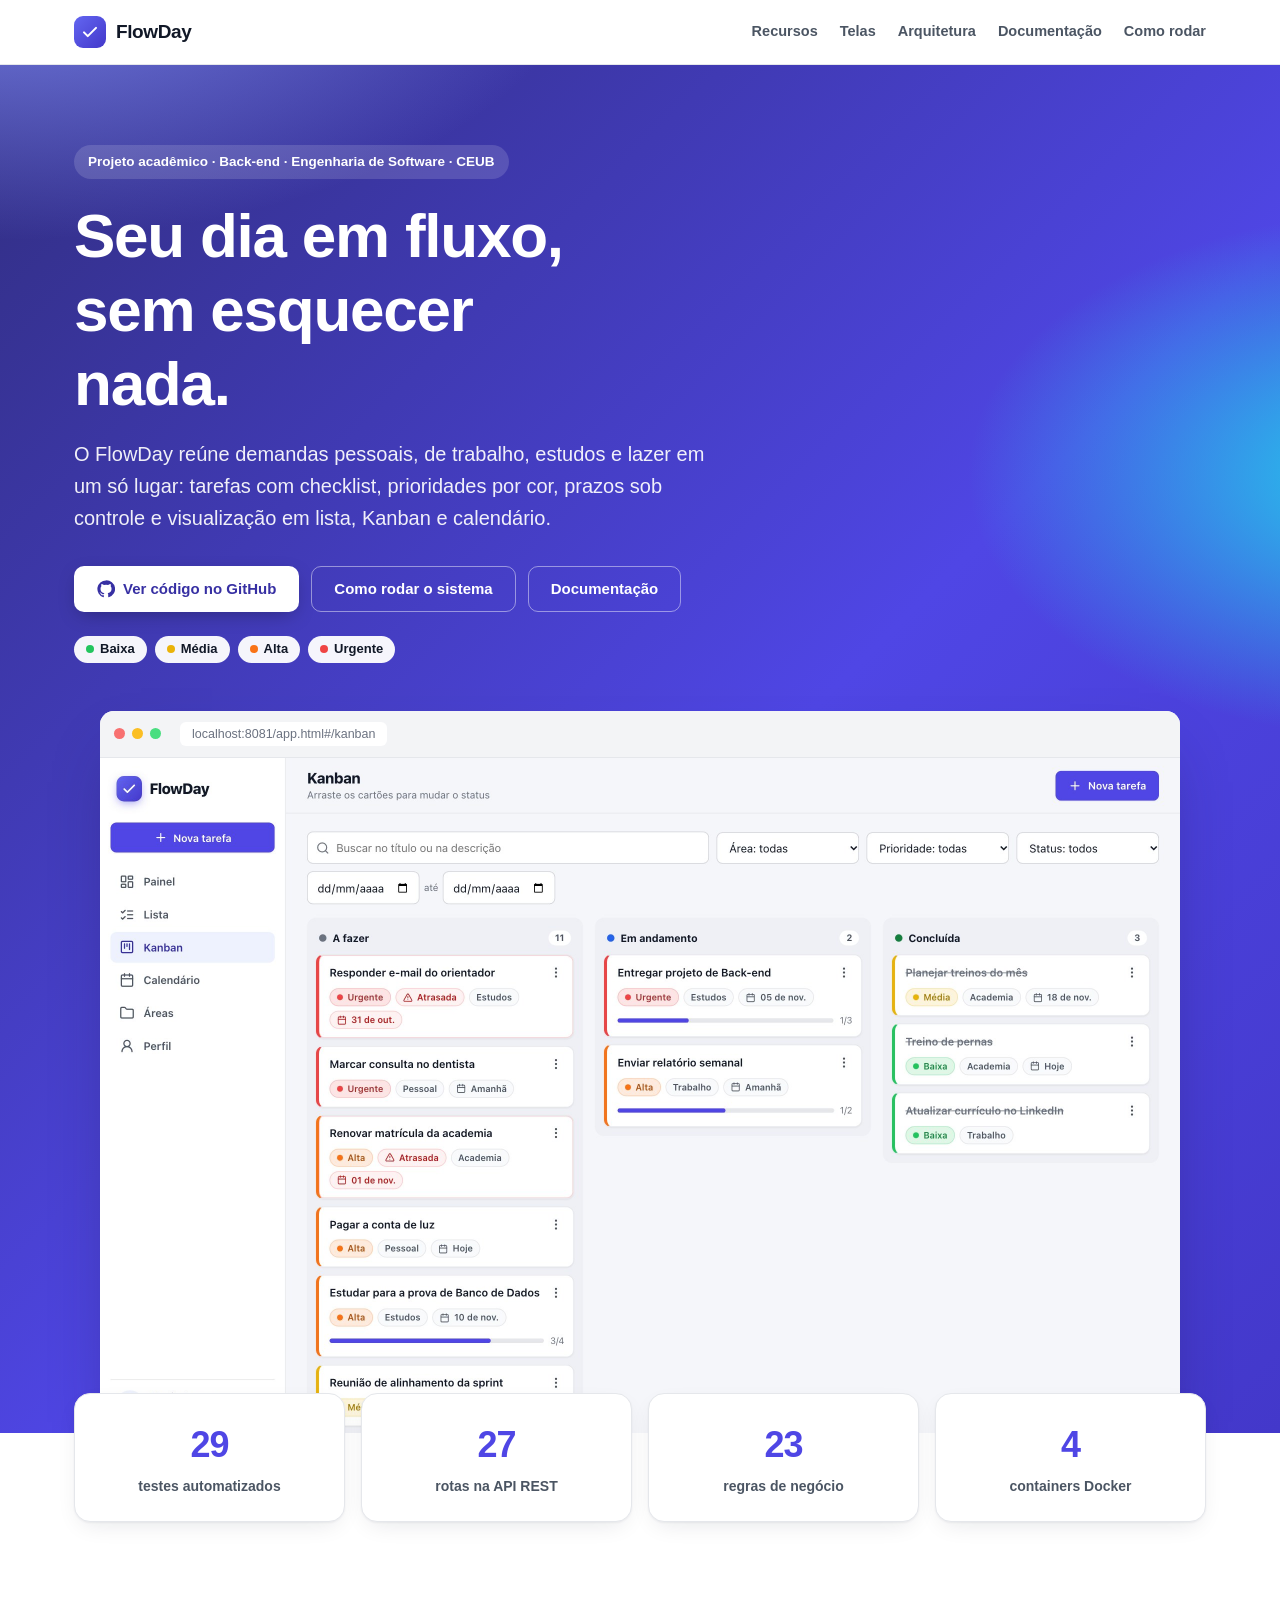
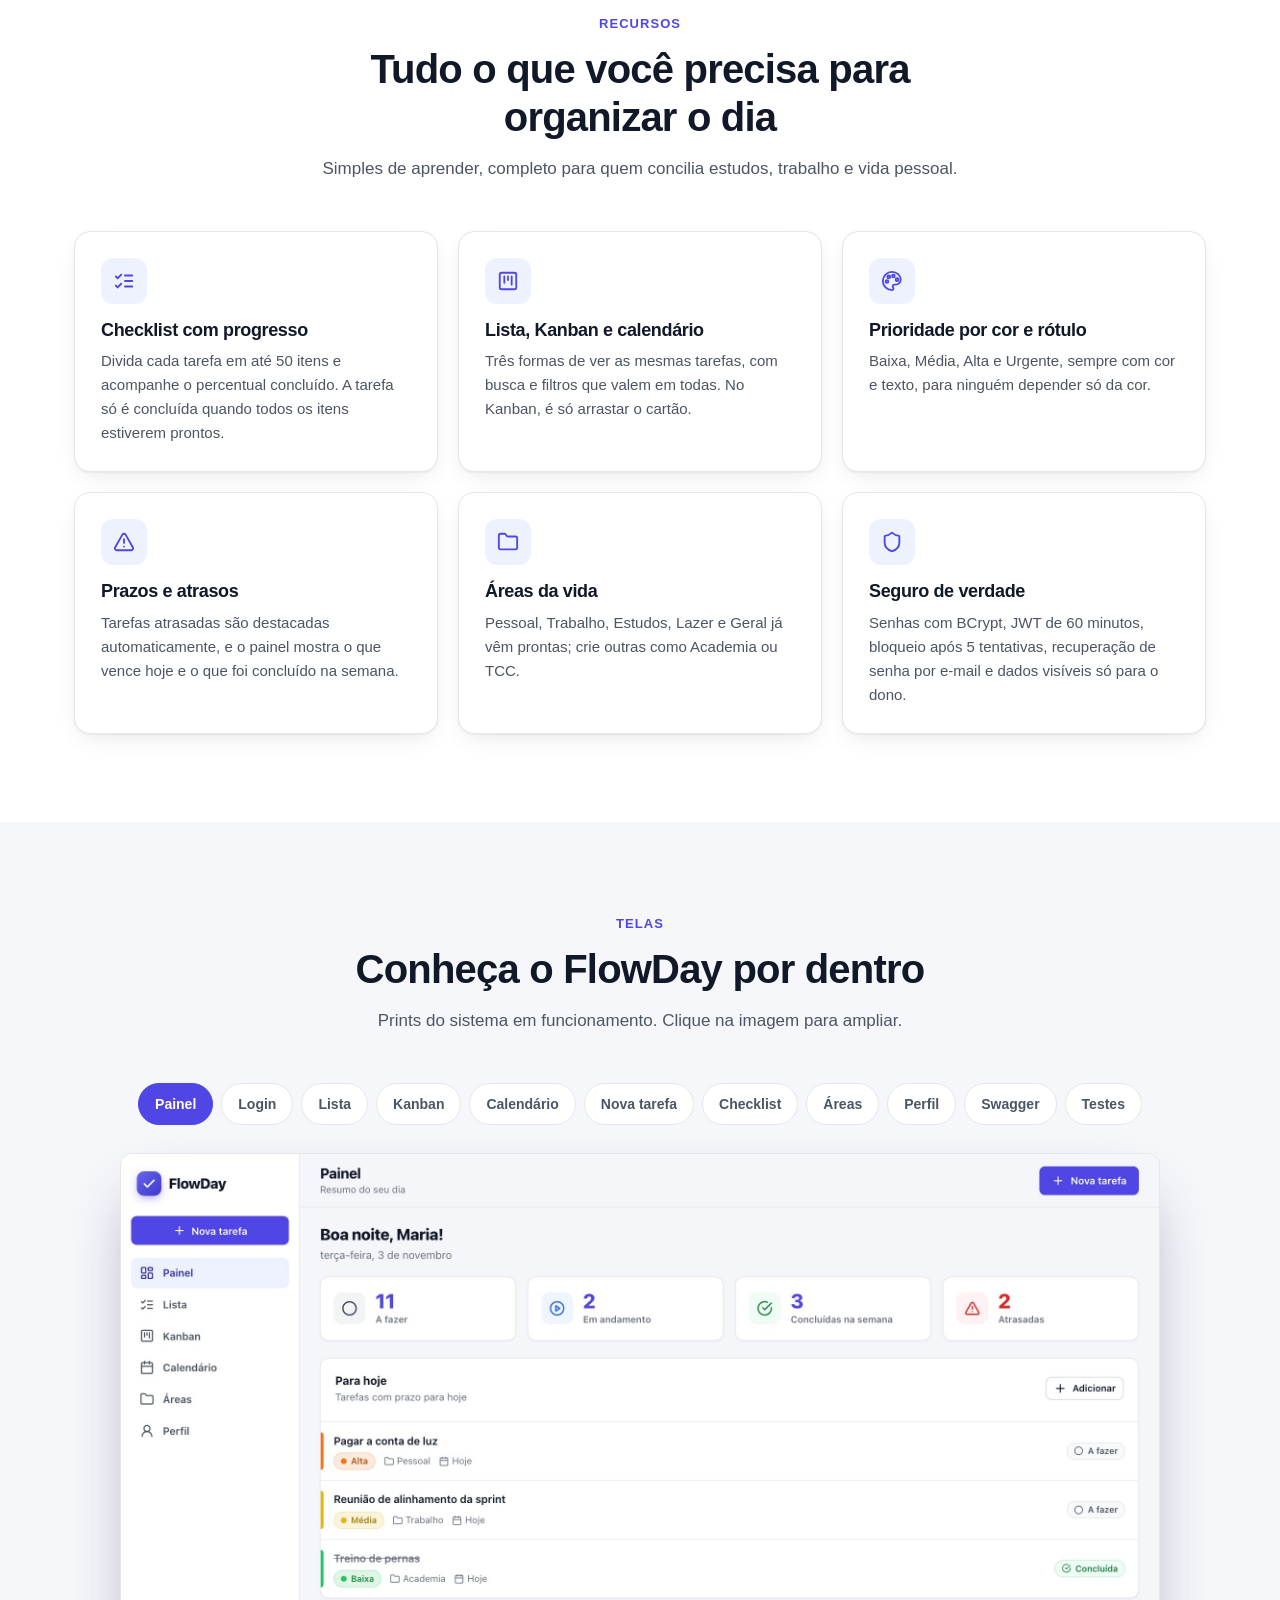
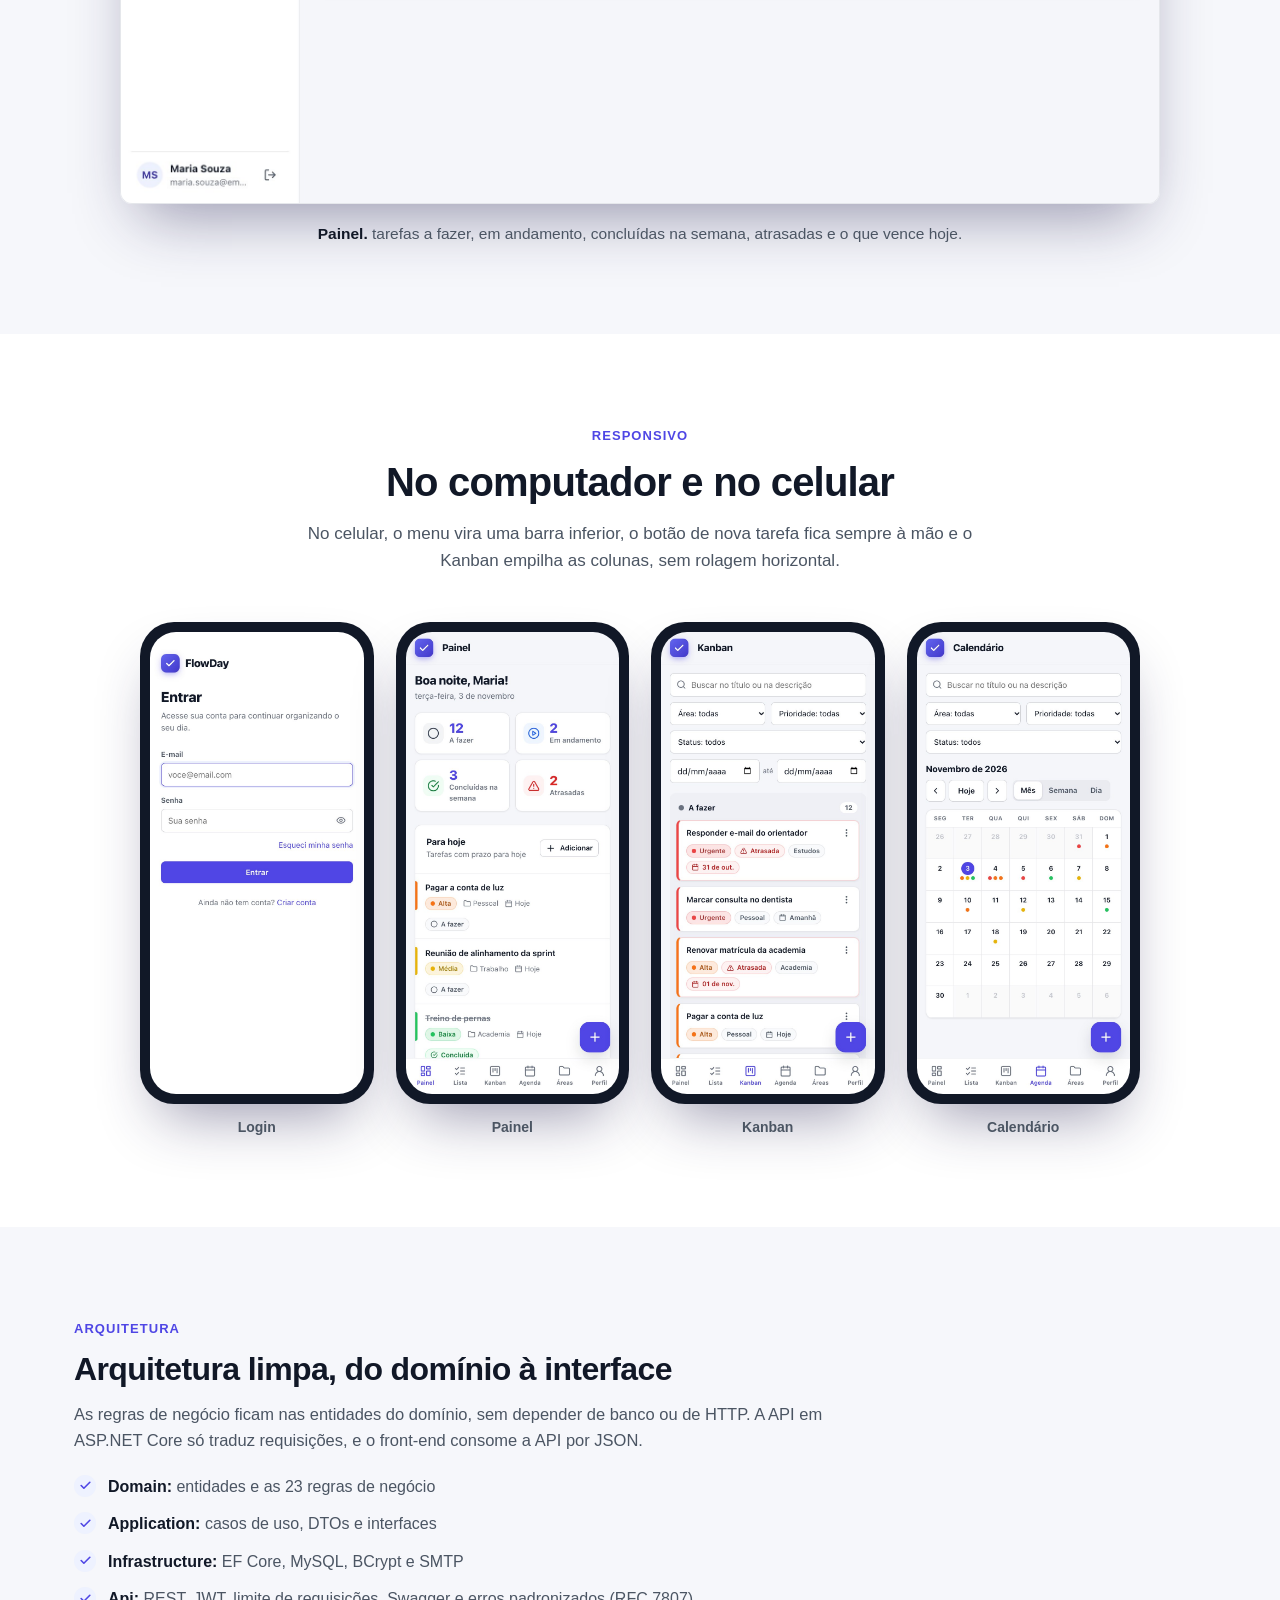
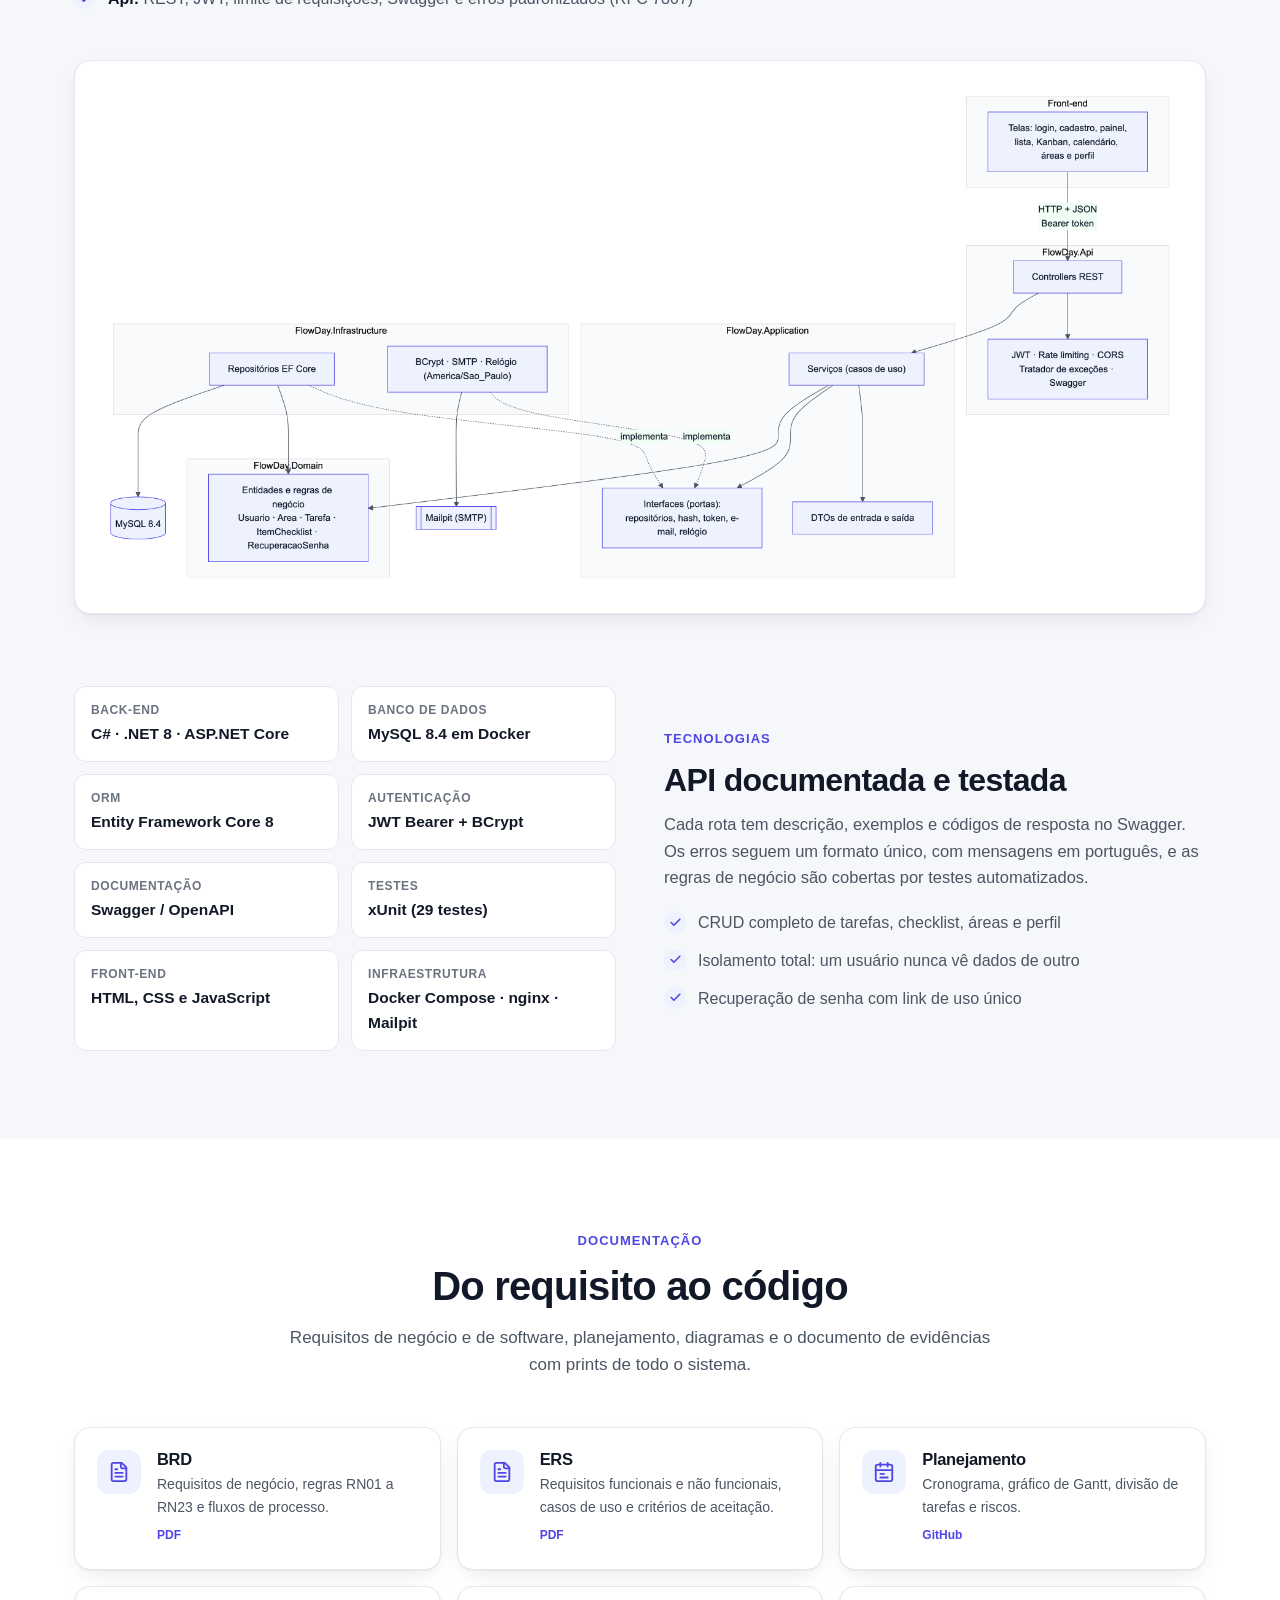
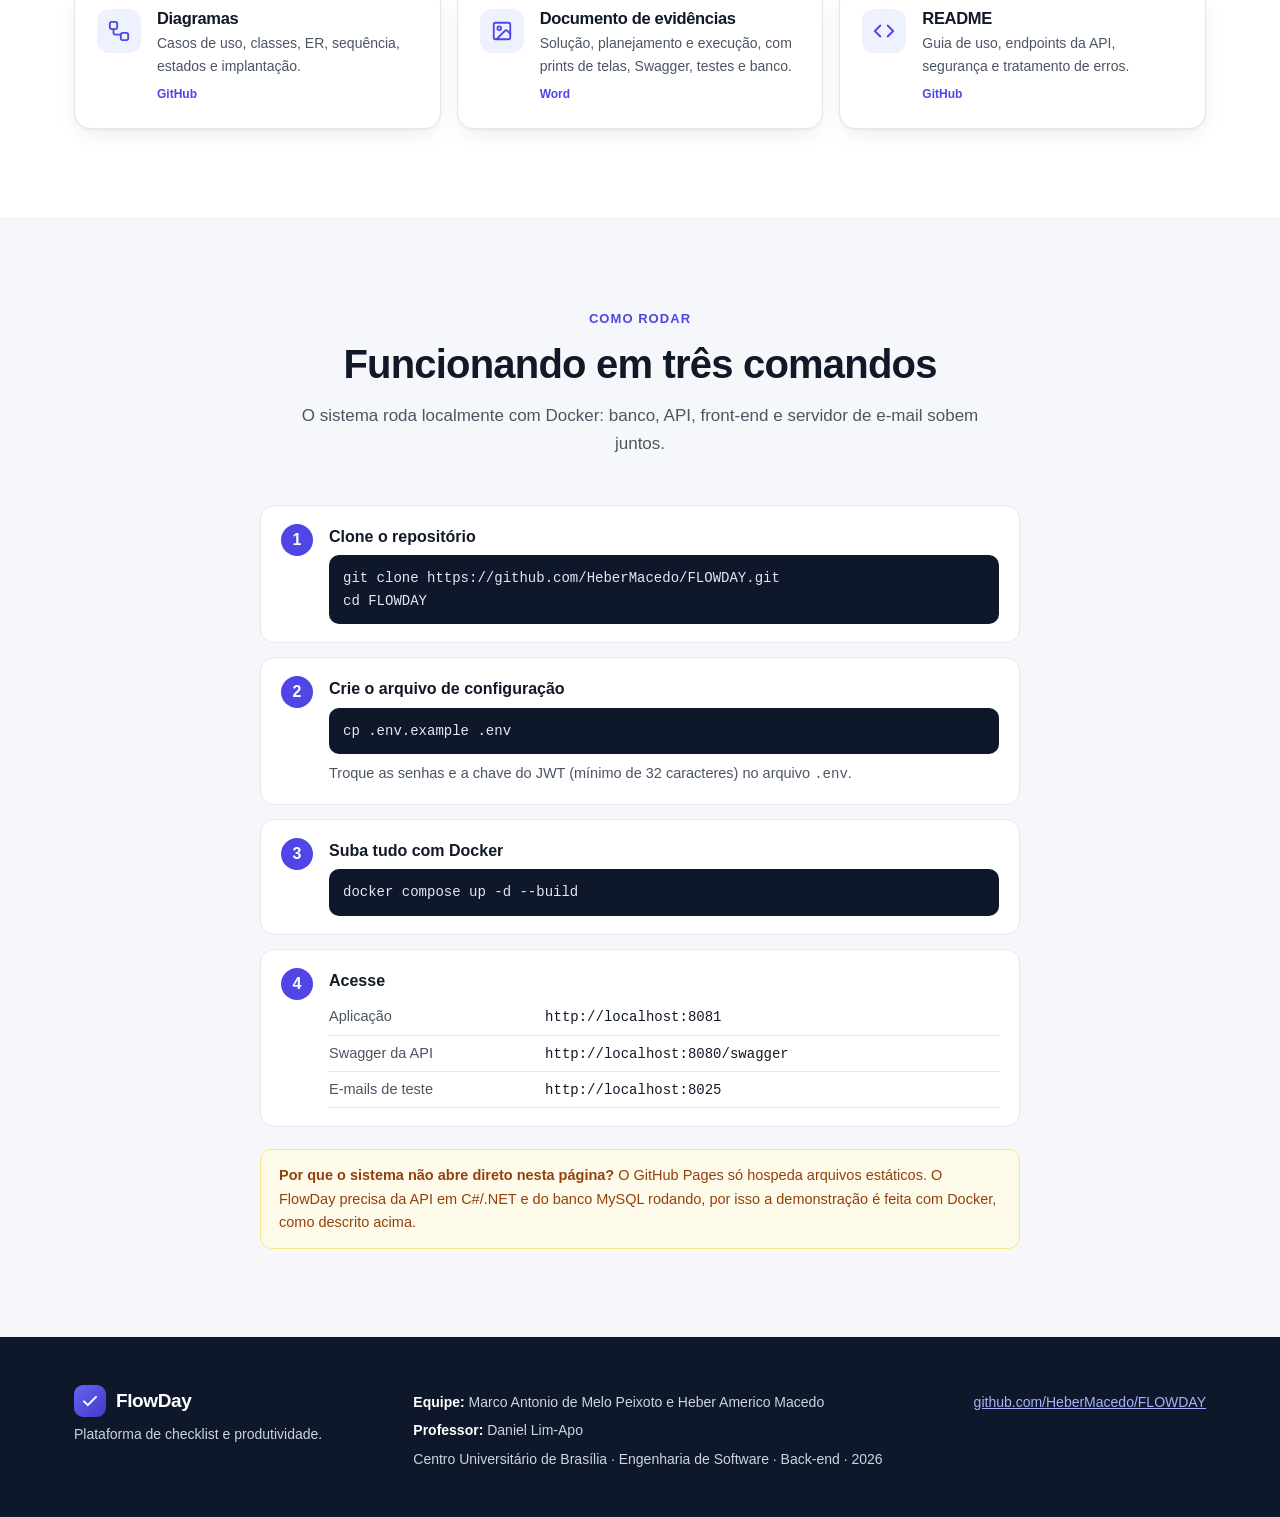
==== index.html @ db38f955 "Adiciona página de apresentação no GitHub Pages - index.html na raiz com a vitrine do projeto: recur" ====
<!doctype html>
<html lang="pt-BR">
<head>
  <meta charset="utf-8">
  <meta name="viewport" content="width=device-width, initial-scale=1">
  <title>FlowDay · Plataforma de checklist e produtividade</title>
  <meta name="description" content="FlowDay: plataforma de checklist e produtividade com API REST em C#/.NET 8, front-end responsivo, MySQL em Docker e testes automatizados. Projeto acadêmico de Back-end do CEUB.">
  <meta property="og:title" content="FlowDay · Plataforma de checklist e produtividade">
  <meta property="og:description" content="Tarefas com checklist, prioridades por cor, prazos e visualização em lista, Kanban e calendário.">
  <meta property="og:image" content="docs/imagens/tela-04-painel.jpg">
  <link rel="icon" href="frontend/img/favicon.svg" type="image/svg+xml">
  <style>
    :root {
      --primaria: #4f46e5; --primaria-escura: #4338ca; --primaria-clara: #eef2ff; --primaria-texto: #3730a3;
      --fundo: #ffffff; --fundo-2: #f6f7fb; --borda: #e5e7eb; --texto: #111827; --texto-2: #4b5563; --texto-3: #6b7280;
      --sucesso: #15803d; --raio: 16px;
      --sombra: 0 1px 2px rgba(16,24,40,.05), 0 8px 24px -8px rgba(16,24,40,.12);
      --sombra-forte: 0 30px 60px -20px rgba(30,27,75,.45);
      --fonte: -apple-system, BlinkMacSystemFont, "Segoe UI", Inter, Roboto, "Helvetica Neue", Arial, sans-serif;
      --mono: ui-monospace, SFMono-Regular, Menlo, Consolas, monospace;
    }
    *, *::before, *::after { box-sizing: border-box; }
    html { scroll-behavior: smooth; -webkit-text-size-adjust: 100%; }
    body { margin: 0; font-family: var(--fonte); color: var(--texto); background: var(--fundo); line-height: 1.6; -webkit-font-smoothing: antialiased; }
    img { max-width: 100%; height: auto; display: block; }
    a { color: var(--primaria); }
    h1, h2, h3 { line-height: 1.2; margin: 0; letter-spacing: -.02em; }
    p { margin: 0; }
    .container { width: 100%; max-width: 1180px; margin: 0 auto; padding: 0 24px; }
    .icone { width: 22px; height: 22px; flex: none; }

    /* Topo */
    .topo { position: sticky; top: 0; z-index: 20; background: rgba(255,255,255,.85); backdrop-filter: blur(10px); border-bottom: 1px solid var(--borda); }
    .topo .container { display: flex; align-items: center; gap: 24px; height: 64px; }
    .logo { display: inline-flex; align-items: center; gap: 10px; font-weight: 800; font-size: 19px; color: var(--texto); text-decoration: none; letter-spacing: -.02em; }
    .logo .marca { width: 32px; height: 32px; border-radius: 9px; display: grid; place-items: center; background: linear-gradient(135deg, #6366f1, #4338ca); color: #fff; }
    .topo nav { display: flex; gap: 22px; margin-left: auto; }
    .topo nav a { color: var(--texto-2); text-decoration: none; font-weight: 600; font-size: 14.5px; }
    .topo nav a:hover { color: var(--primaria); }

    .btn { display: inline-flex; align-items: center; justify-content: center; gap: 8px; min-height: 46px; padding: 0 22px; border-radius: 10px; font-weight: 700; font-size: 15px; text-decoration: none; border: 1px solid transparent; transition: transform .15s, background .15s, box-shadow .15s; }
    .btn:hover { transform: translateY(-1px); }
    .btn-primario { background: #fff; color: var(--primaria-texto); box-shadow: 0 6px 20px -6px rgba(0,0,0,.35); }
    .btn-contorno { color: #fff; border-color: rgba(255,255,255,.45); }
    .btn-contorno:hover { background: rgba(255,255,255,.1); }
    .btn-escuro { background: var(--primaria); color: #fff; }
    .btn-escuro:hover { background: var(--primaria-escura); }
    .btn .icone { width: 18px; height: 18px; }

    /* Hero */
    .hero { position: relative; overflow: hidden; color: #fff; padding: 80px 0 0;
      background: radial-gradient(1000px 520px at 0% -10%, #818cf8 0%, transparent 60%),
                  radial-gradient(800px 480px at 110% 30%, #22d3ee 0%, transparent 55%),
                  linear-gradient(135deg, #312e81 0%, #4f46e5 55%, #4338ca 100%); }
    .hero .selo-topo { display: inline-flex; align-items: center; gap: 8px; padding: 6px 14px; border-radius: 99px; background: rgba(255,255,255,.14); font-size: 13.5px; font-weight: 600; }
    .hero h1 { font-size: clamp(36px, 6vw, 62px); font-weight: 850; margin: 20px 0 16px; max-width: 16ch; }
    .hero .lema { font-size: clamp(17px, 2.2vw, 20px); opacity: .92; max-width: 58ch; }
    .hero .acoes { display: flex; flex-wrap: wrap; gap: 12px; margin: 32px 0 48px; }
    .prioridades { display: flex; flex-wrap: wrap; gap: 8px; margin-top: -24px; margin-bottom: 48px; }
    .prioridade { display: inline-flex; align-items: center; gap: 6px; padding: 3px 12px; border-radius: 99px; background: rgba(255,255,255,.95); color: #111827; font-size: 13px; font-weight: 700; }
    .prioridade::before { content: ""; width: 8px; height: 8px; border-radius: 50%; background: var(--cor); }
    .janela { border-radius: 14px 14px 0 0; overflow: hidden; box-shadow: var(--sombra-forte); background: #fff; max-width: 1080px; margin: 0 auto; }
    .janela .barra { display: flex; align-items: center; gap: 7px; padding: 11px 14px; background: #f3f4f6; border-bottom: 1px solid var(--borda); }
    .janela .barra i { width: 11px; height: 11px; border-radius: 50%; background: #d1d5db; }
    .janela .barra i:nth-child(1) { background: #f87171; } .janela .barra i:nth-child(2) { background: #fbbf24; } .janela .barra i:nth-child(3) { background: #4ade80; }
    .janela .barra span { margin-left: 12px; font-size: 12.5px; color: var(--texto-3); background: #fff; border-radius: 6px; padding: 2px 12px; }

    /* Seções */
    section { padding: 88px 0; }
    .secao-cinza { background: var(--fundo-2); }
    .titulo-secao { text-align: center; max-width: 720px; margin: 0 auto 48px; }
    .titulo-secao .sobre { color: var(--primaria); font-weight: 800; font-size: 13px; text-transform: uppercase; letter-spacing: .08em; }
    .titulo-secao h2 { font-size: clamp(28px, 4vw, 40px); font-weight: 800; margin: 10px 0 14px; }
    .titulo-secao p { color: var(--texto-2); font-size: 17px; }

    .numeros { display: grid; grid-template-columns: repeat(4, minmax(0, 1fr)); gap: 16px; margin-top: -40px; position: relative; z-index: 2; }
    .numero { background: #fff; border: 1px solid var(--borda); border-radius: var(--raio); padding: 22px; box-shadow: var(--sombra); text-align: center; }
    .numero strong { display: block; font-size: 36px; font-weight: 850; color: var(--primaria); letter-spacing: -.03em; }
    .numero span { color: var(--texto-2); font-size: 14px; font-weight: 600; }

    .grade-recursos { display: grid; grid-template-columns: repeat(3, minmax(0, 1fr)); gap: 20px; }
    .recurso { background: #fff; border: 1px solid var(--borda); border-radius: var(--raio); padding: 26px; box-shadow: var(--sombra); }
    .recurso .ic { width: 46px; height: 46px; border-radius: 12px; display: grid; place-items: center; background: var(--primaria-clara); color: var(--primaria); margin-bottom: 16px; }
    .recurso h3 { font-size: 18px; margin-bottom: 8px; }
    .recurso p { color: var(--texto-2); font-size: 15px; }

    /* Galeria */
    .abas { display: flex; flex-wrap: wrap; justify-content: center; gap: 8px; margin-bottom: 28px; }
    .abas button { border: 1px solid var(--borda); background: #fff; color: var(--texto-2); font: inherit; font-weight: 700; font-size: 14px; padding: 9px 16px; border-radius: 99px; cursor: pointer; }
    .abas button[aria-selected="true"] { background: var(--primaria); border-color: var(--primaria); color: #fff; }
    .vitrine { max-width: 1040px; margin: 0 auto; }
    .vitrine figure { margin: 0; }
    .vitrine img { border-radius: 12px; border: 1px solid var(--borda); box-shadow: var(--sombra-forte); cursor: zoom-in; width: 100%; }
    .vitrine figcaption { text-align: center; color: var(--texto-2); margin-top: 18px; font-size: 15.5px; }
    .vitrine figcaption strong { color: var(--texto); }

    .celulares { display: grid; grid-template-columns: repeat(4, minmax(0, 1fr)); gap: 22px; max-width: 1000px; margin: 0 auto; }
    .celular { background: #111827; border-radius: 34px; padding: 10px; box-shadow: var(--sombra-forte); }
    .celular img { border-radius: 26px; cursor: zoom-in; }
    .celular-legenda { text-align: center; color: var(--texto-2); font-weight: 600; font-size: 14px; margin-top: 12px; }

    /* Tecnologias e arquitetura */
    .duas-colunas { display: grid; grid-template-columns: minmax(0, 1fr) minmax(0, 1fr); gap: 48px; align-items: center; }
    .lista-check { list-style: none; padding: 0; margin: 20px 0 0; display: grid; gap: 12px; }
    .lista-check li { display: flex; gap: 12px; color: var(--texto-2); }
    .lista-check li::before { content: ""; flex: none; width: 22px; height: 22px; margin-top: 1px; border-radius: 50%; background: var(--primaria-clara) url("data:image/svg+xml,%3Csvg xmlns='http://www.w3.org/2000/svg' viewBox='0 0 24 24' fill='none' stroke='%234f46e5' stroke-width='3' stroke-linecap='round' stroke-linejoin='round'%3E%3Cpath d='M20 6 9 17l-5-5'/%3E%3C/svg%3E") center/13px no-repeat; }
    .lista-check strong { color: var(--texto); }
    .tecnologias { display: grid; grid-template-columns: repeat(2, minmax(0, 1fr)); gap: 12px; }
    .tec { display: flex; flex-direction: column; gap: 2px; padding: 14px 16px; border: 1px solid var(--borda); border-radius: 12px; background: #fff; }
    .tec span { font-size: 12px; font-weight: 700; color: var(--texto-3); text-transform: uppercase; letter-spacing: .05em; }
    .tec strong { font-size: 15.5px; }
    .diagrama { background: #fff; border: 1px solid var(--borda); border-radius: var(--raio); padding: 16px; box-shadow: var(--sombra); }
    .diagrama img { cursor: zoom-in; margin: 0 auto; }
    .h3-esq { font-size: clamp(24px, 3vw, 32px); font-weight: 800; }
    .texto-esq { color: var(--texto-2); margin-top: 12px; font-size: 16.5px; }

    /* Documentação */
    .grade-docs { display: grid; grid-template-columns: repeat(3, minmax(0, 1fr)); gap: 16px; }
    .doc { display: flex; gap: 16px; align-items: flex-start; padding: 22px; border: 1px solid var(--borda); border-radius: var(--raio); background: #fff; text-decoration: none; color: inherit; box-shadow: var(--sombra); transition: transform .15s, border-color .15s; }
    .doc:hover { transform: translateY(-2px); border-color: var(--primaria); }
    .doc .ic { width: 44px; height: 44px; border-radius: 12px; display: grid; place-items: center; background: var(--primaria-clara); color: var(--primaria); flex: none; }
    .doc h3 { font-size: 16.5px; margin-bottom: 4px; }
    .doc p { color: var(--texto-2); font-size: 14px; }
    .doc .tipo { display: inline-block; margin-top: 8px; font-size: 12px; font-weight: 700; color: var(--primaria); }

    /* Como rodar */
    .passos { display: grid; gap: 14px; max-width: 760px; margin: 0 auto; counter-reset: passo; }
    .passo { min-width: 0; display: flex; gap: 16px; align-items: flex-start; background: #fff; border: 1px solid var(--borda); border-radius: 14px; padding: 18px 20px; }
    .passo::before { counter-increment: passo; content: counter(passo); flex: none; width: 32px; height: 32px; border-radius: 50%; display: grid; place-items: center; background: var(--primaria); color: #fff; font-weight: 800; }
    .passo div { min-width: 0; flex: 1; }
    .passo strong { display: block; margin-bottom: 6px; }
    code, pre { font-family: var(--mono); font-size: 14px; }
    pre { margin: 0; background: #0f172a; color: #e2e8f0; padding: 12px 14px; border-radius: 10px; overflow-x: auto; }
    .tabela-urls { width: 100%; border-collapse: collapse; font-size: 14.5px; }
    .tabela-urls td { padding: 6px 0; border-bottom: 1px solid var(--borda); vertical-align: top; }
    .tabela-urls code { word-break: break-all; }
    @media (max-width: 600px) { .tabela-urls td { display: block; padding: 2px 0; } .tabela-urls td:first-child { border-bottom: 0; padding-top: 8px; font-weight: 600; } }
    .tabela-urls td:first-child { color: var(--texto-2); padding-right: 12px; }
    .aviso { max-width: 760px; margin: 22px auto 0; padding: 14px 18px; border-radius: 12px; background: #fffbeb; border: 1px solid #fde68a; color: #92400e; font-size: 14.5px; }

    /* Rodapé */
    footer { background: #0f172a; color: #cbd5e1; padding: 48px 0; }
    footer .container { display: flex; flex-wrap: wrap; gap: 24px 48px; justify-content: space-between; align-items: flex-start; }
    footer .logo { color: #fff; }
    footer p { font-size: 14px; margin-top: 6px; }
    footer a { color: #a5b4fc; }

    /* Ampliar imagem */
    dialog { border: 0; padding: 0; background: transparent; max-width: 96vw; max-height: 94vh; }
    dialog::backdrop { background: rgba(15, 23, 42, .85); }
    dialog img { max-width: 96vw; max-height: 90vh; border-radius: 10px; margin: 0 auto; }
    dialog button { position: fixed; top: 16px; right: 16px; width: 44px; height: 44px; border-radius: 50%; border: 0; background: #fff; font-size: 22px; cursor: pointer; }

    @media (max-width: 960px) {
      .grade-recursos, .grade-docs { grid-template-columns: repeat(2, minmax(0, 1fr)); }
      .duas-colunas { grid-template-columns: minmax(0, 1fr); gap: 32px; }
      .celulares { grid-template-columns: repeat(2, minmax(0, 1fr)); }
      .numeros { grid-template-columns: repeat(2, minmax(0, 1fr)); }
      .topo nav { display: none; }
    }
    @media (max-width: 600px) {
      .container { padding: 0 16px; }
      section { padding: 64px 0; }
      .hero { padding-top: 56px; }
      .grade-recursos, .grade-docs, .tecnologias { grid-template-columns: minmax(0, 1fr); }
      .celulares { gap: 14px; }
      .celular { border-radius: 24px; padding: 6px; }
      .celular img { border-radius: 19px; }
      .numero { padding: 16px; }
      .numero strong { font-size: 28px; }
      .hero .acoes .btn { flex: 1 1 100%; }
    }
  </style>
</head>
<body>
  <svg width="0" height="0" style="position:absolute" aria-hidden="true">
    <symbol id="i-check" viewBox="0 0 24 24" fill="none" stroke="currentColor" stroke-width="2.8" stroke-linecap="round" stroke-linejoin="round"><path d="M4 12.5 9 17.5 20 6.5"/></symbol>
    <symbol id="i-github" viewBox="0 0 24 24" fill="currentColor"><path d="M12 .5a11.5 11.5 0 0 0-3.64 22.41c.58.1.79-.25.79-.56v-2c-3.2.7-3.88-1.37-3.88-1.37-.52-1.33-1.28-1.69-1.28-1.69-1.05-.71.08-.7.08-.7 1.16.08 1.77 1.19 1.77 1.19 1.03 1.77 2.7 1.26 3.36.96.1-.75.4-1.26.73-1.55-2.55-.29-5.24-1.28-5.24-5.68 0-1.26.45-2.28 1.19-3.09-.12-.29-.52-1.46.11-3.04 0 0 .97-.31 3.17 1.18a11 11 0 0 1 5.77 0c2.2-1.49 3.17-1.18 3.17-1.18.63 1.58.23 2.75.11 3.04.74.81 1.19 1.83 1.19 3.09 0 4.41-2.69 5.38-5.25 5.67.41.36.78 1.06.78 2.14v3.17c0 .31.21.67.8.56A11.5 11.5 0 0 0 12 .5Z"/></symbol>
    <symbol id="i-lista" viewBox="0 0 24 24" fill="none" stroke="currentColor" stroke-width="2" stroke-linecap="round" stroke-linejoin="round"><path d="m3 17 2 2 4-4"/><path d="m3 7 2 2 4-4"/><path d="M13 6h8"/><path d="M13 12h8"/><path d="M13 18h8"/></symbol>
    <symbol id="i-kanban" viewBox="0 0 24 24" fill="none" stroke="currentColor" stroke-width="2" stroke-linecap="round" stroke-linejoin="round"><rect width="18" height="18" x="3" y="3" rx="2"/><path d="M8 7v7"/><path d="M12 7v4"/><path d="M16 7v9"/></symbol>
    <symbol id="i-cor" viewBox="0 0 24 24" fill="none" stroke="currentColor" stroke-width="2" stroke-linecap="round" stroke-linejoin="round"><circle cx="13.5" cy="6.5" r="1.5"/><circle cx="17.5" cy="10.5" r="1.5"/><circle cx="8.5" cy="7.5" r="1.5"/><circle cx="6.5" cy="12.5" r="1.5"/><path d="M12 2C6.5 2 2 6.5 2 12s4.5 10 10 10c.93 0 1.65-.75 1.65-1.69 0-.44-.18-.83-.44-1.12-.29-.29-.44-.65-.44-1.13A1.64 1.64 0 0 1 14.44 16H16c3.05 0 5.56-2.5 5.56-5.56C21.56 6.01 17.06 2 12 2Z"/></symbol>
    <symbol id="i-alerta" viewBox="0 0 24 24" fill="none" stroke="currentColor" stroke-width="2" stroke-linecap="round" stroke-linejoin="round"><path d="m21.73 18-8-14a2 2 0 0 0-3.48 0l-8 14A2 2 0 0 0 4 21h16a2 2 0 0 0 1.73-3Z"/><path d="M12 9v4"/><path d="M12 17h.01"/></symbol>
    <symbol id="i-pasta" viewBox="0 0 24 24" fill="none" stroke="currentColor" stroke-width="2" stroke-linecap="round" stroke-linejoin="round"><path d="M20 20a2 2 0 0 0 2-2V8a2 2 0 0 0-2-2h-7.9a2 2 0 0 1-1.69-.9L9.6 3.9A2 2 0 0 0 7.93 3H4a2 2 0 0 0-2 2v13a2 2 0 0 0 2 2Z"/></symbol>
    <symbol id="i-escudo" viewBox="0 0 24 24" fill="none" stroke="currentColor" stroke-width="2" stroke-linecap="round" stroke-linejoin="round"><path d="M20 13c0 5-3.5 7.5-7.66 8.95a1 1 0 0 1-.67-.01C7.5 20.5 4 18 4 13V6a1 1 0 0 1 1-1c2 0 4.5-1.2 6.24-2.72a1.17 1.17 0 0 1 1.52 0C14.51 3.81 17 5 19 5a1 1 0 0 1 1 1z"/></symbol>
    <symbol id="i-doc" viewBox="0 0 24 24" fill="none" stroke="currentColor" stroke-width="2" stroke-linecap="round" stroke-linejoin="round"><path d="M15 2H6a2 2 0 0 0-2 2v16a2 2 0 0 0 2 2h12a2 2 0 0 0 2-2V7Z"/><path d="M14 2v4a2 2 0 0 0 2 2h4"/><path d="M10 9H8"/><path d="M16 13H8"/><path d="M16 17H8"/></symbol>
    <symbol id="i-cronograma" viewBox="0 0 24 24" fill="none" stroke="currentColor" stroke-width="2" stroke-linecap="round" stroke-linejoin="round"><rect width="18" height="18" x="3" y="4" rx="2"/><path d="M16 2v4"/><path d="M8 2v4"/><path d="M3 10h18"/><path d="M8 14h4"/><path d="M8 18h8"/></symbol>
    <symbol id="i-diagrama" viewBox="0 0 24 24" fill="none" stroke="currentColor" stroke-width="2" stroke-linecap="round" stroke-linejoin="round"><rect width="8" height="8" x="2" y="2" rx="2"/><rect width="8" height="8" x="14" y="14" rx="2"/><path d="M6 10v4a2 2 0 0 0 2 2h6"/></symbol>
    <symbol id="i-evidencia" viewBox="0 0 24 24" fill="none" stroke="currentColor" stroke-width="2" stroke-linecap="round" stroke-linejoin="round"><rect width="18" height="18" x="3" y="3" rx="2"/><circle cx="9" cy="9" r="2"/><path d="m21 15-3.09-3.09a2 2 0 0 0-2.82 0L6 21"/></symbol>
    <symbol id="i-codigo" viewBox="0 0 24 24" fill="none" stroke="currentColor" stroke-width="2" stroke-linecap="round" stroke-linejoin="round"><path d="m16 18 6-6-6-6"/><path d="m8 6-6 6 6 6"/></symbol>
  </svg>

  <header class="topo">
    <div class="container">
      <a class="logo" href="#"><span class="marca"><svg class="icone" style="width:18px;height:18px"><use href="#i-check"/></svg></span>FlowDay</a>
      <nav aria-label="Seções">
        <a href="#recursos">Recursos</a>
        <a href="#telas">Telas</a>
        <a href="#arquitetura">Arquitetura</a>
        <a href="#documentacao">Documentação</a>
        <a href="#executar">Como rodar</a>
      </nav>
    </div>
  </header>

  <main>
    <div class="hero">
      <div class="container">
        <span class="selo-topo">Projeto acadêmico · Back-end · Engenharia de Software · CEUB</span>
        <h1>Seu dia em fluxo, sem esquecer nada.</h1>
        <p class="lema">O FlowDay reúne demandas pessoais, de trabalho, estudos e lazer em um só lugar: tarefas com checklist, prioridades por cor, prazos sob controle e visualização em lista, Kanban e calendário.</p>
        <div class="acoes">
          <a class="btn btn-primario" href="https://github.com/HeberMacedo/FLOWDAY"><svg class="icone"><use href="#i-github"/></svg>Ver código no GitHub</a>
          <a class="btn btn-contorno" href="#executar">Como rodar o sistema</a>
          <a class="btn btn-contorno" href="#documentacao">Documentação</a>
        </div>
        <div class="prioridades" aria-label="Prioridades">
          <span class="prioridade" style="--cor:#22C55E">Baixa</span>
          <span class="prioridade" style="--cor:#EAB308">Média</span>
          <span class="prioridade" style="--cor:#F97316">Alta</span>
          <span class="prioridade" style="--cor:#EF4444">Urgente</span>
        </div>
        <div class="janela">
          <div class="barra"><i></i><i></i><i></i><span>localhost:8081/app.html#/kanban</span></div>
          <img src="docs/imagens/tela-07-kanban.jpg" alt="Quadro Kanban do FlowDay com as colunas A fazer, Em andamento e Concluída" width="2160" height="1350" data-ampliar>
        </div>
      </div>
    </div>

    <div class="container">
      <div class="numeros">
        <div class="numero"><strong>29</strong><span>testes automatizados</span></div>
        <div class="numero"><strong>27</strong><span>rotas na API REST</span></div>
        <div class="numero"><strong>23</strong><span>regras de negócio</span></div>
        <div class="numero"><strong>4</strong><span>containers Docker</span></div>
      </div>
    </div>

    <section id="recursos">
      <div class="container">
        <div class="titulo-secao">
          <span class="sobre">Recursos</span>
          <h2>Tudo o que você precisa para organizar o dia</h2>
          <p>Simples de aprender, completo para quem concilia estudos, trabalho e vida pessoal.</p>
        </div>
        <div class="grade-recursos">
          <div class="recurso"><div class="ic"><svg class="icone"><use href="#i-lista"/></svg></div><h3>Checklist com progresso</h3><p>Divida cada tarefa em até 50 itens e acompanhe o percentual concluído. A tarefa só é concluída quando todos os itens estiverem prontos.</p></div>
          <div class="recurso"><div class="ic"><svg class="icone"><use href="#i-kanban"/></svg></div><h3>Lista, Kanban e calendário</h3><p>Três formas de ver as mesmas tarefas, com busca e filtros que valem em todas. No Kanban, é só arrastar o cartão.</p></div>
          <div class="recurso"><div class="ic"><svg class="icone"><use href="#i-cor"/></svg></div><h3>Prioridade por cor e rótulo</h3><p>Baixa, Média, Alta e Urgente, sempre com cor e texto, para ninguém depender só da cor.</p></div>
          <div class="recurso"><div class="ic"><svg class="icone"><use href="#i-alerta"/></svg></div><h3>Prazos e atrasos</h3><p>Tarefas atrasadas são destacadas automaticamente, e o painel mostra o que vence hoje e o que foi concluído na semana.</p></div>
          <div class="recurso"><div class="ic"><svg class="icone"><use href="#i-pasta"/></svg></div><h3>Áreas da vida</h3><p>Pessoal, Trabalho, Estudos, Lazer e Geral já vêm prontas; crie outras como Academia ou TCC.</p></div>
          <div class="recurso"><div class="ic"><svg class="icone"><use href="#i-escudo"/></svg></div><h3>Seguro de verdade</h3><p>Senhas com BCrypt, JWT de 60 minutos, bloqueio após 5 tentativas, recuperação de senha por e-mail e dados visíveis só para o dono.</p></div>
        </div>
      </div>
    </section>

    <section id="telas" class="secao-cinza">
      <div class="container">
        <div class="titulo-secao">
          <span class="sobre">Telas</span>
          <h2>Conheça o FlowDay por dentro</h2>
          <p>Prints do sistema em funcionamento. Clique na imagem para ampliar.</p>
        </div>
        <div class="abas" role="tablist" aria-label="Telas do sistema"></div>
        <div class="vitrine">
          <figure>
            <img id="tela-atual" src="docs/imagens/tela-04-painel.jpg" alt="" width="2160" height="1350" data-ampliar>
            <figcaption id="legenda-atual"></figcaption>
          </figure>
        </div>
      </div>
    </section>

    <section>
      <div class="container">
        <div class="titulo-secao">
          <span class="sobre">Responsivo</span>
          <h2>No computador e no celular</h2>
          <p>No celular, o menu vira uma barra inferior, o botão de nova tarefa fica sempre à mão e o Kanban empilha as colunas, sem rolagem horizontal.</p>
        </div>
        <div class="celulares">
          <div><div class="celular"><img src="docs/imagens/celular-01-login.jpg" alt="Login no celular" width="780" height="1688" data-ampliar></div><p class="celular-legenda">Login</p></div>
          <div><div class="celular"><img src="docs/imagens/celular-02-painel.jpg" alt="Painel no celular" width="780" height="1688" data-ampliar></div><p class="celular-legenda">Painel</p></div>
          <div><div class="celular"><img src="docs/imagens/celular-03-kanban.jpg" alt="Kanban no celular" width="780" height="1688" data-ampliar></div><p class="celular-legenda">Kanban</p></div>
          <div><div class="celular"><img src="docs/imagens/celular-04-calendario.jpg" alt="Calendário no celular" width="780" height="1688" data-ampliar></div><p class="celular-legenda">Calendário</p></div>
        </div>
      </div>
    </section>

    <section id="arquitetura" class="secao-cinza">
      <div class="container">
        <div class="duas-colunas" style="grid-template-columns:minmax(0,1fr)">
          <div style="max-width:760px">
            <span class="titulo-secao" style="display:block;text-align:left;margin:0"><span class="sobre">Arquitetura</span></span>
            <h3 class="h3-esq" style="margin-top:10px">Arquitetura limpa, do domínio à interface</h3>
            <p class="texto-esq">As regras de negócio ficam nas entidades do domínio, sem depender de banco ou de HTTP. A API em ASP.NET Core só traduz requisições, e o front-end consome a API por JSON.</p>
            <ul class="lista-check">
              <li><span><strong>Domain:</strong> entidades e as 23 regras de negócio</span></li>
              <li><span><strong>Application:</strong> casos de uso, DTOs e interfaces</span></li>
              <li><span><strong>Infrastructure:</strong> EF Core, MySQL, BCrypt e SMTP</span></li>
              <li><span><strong>Api:</strong> REST, JWT, limite de requisições, Swagger e erros padronizados (RFC 7807)</span></li>
            </ul>
          </div>
          <div class="diagrama"><img src="docs/imagens/diagrama-02-arquitetura-em-camadas.png" alt="Diagrama da arquitetura em camadas do FlowDay" data-ampliar></div>
        </div>

        <div class="duas-colunas" style="margin-top:72px">
          <div class="tecnologias">
            <div class="tec"><span>Back-end</span><strong>C# · .NET 8 · ASP.NET Core</strong></div>
            <div class="tec"><span>Banco de dados</span><strong>MySQL 8.4 em Docker</strong></div>
            <div class="tec"><span>ORM</span><strong>Entity Framework Core 8</strong></div>
            <div class="tec"><span>Autenticação</span><strong>JWT Bearer + BCrypt</strong></div>
            <div class="tec"><span>Documentação</span><strong>Swagger / OpenAPI</strong></div>
            <div class="tec"><span>Testes</span><strong>xUnit (29 testes)</strong></div>
            <div class="tec"><span>Front-end</span><strong>HTML, CSS e JavaScript</strong></div>
            <div class="tec"><span>Infraestrutura</span><strong>Docker Compose · nginx · Mailpit</strong></div>
          </div>
          <div>
            <span class="titulo-secao" style="display:block;text-align:left;margin:0"><span class="sobre">Tecnologias</span></span>
            <h3 class="h3-esq" style="margin-top:10px">API documentada e testada</h3>
            <p class="texto-esq">Cada rota tem descrição, exemplos e códigos de resposta no Swagger. Os erros seguem um formato único, com mensagens em português, e as regras de negócio são cobertas por testes automatizados.</p>
            <ul class="lista-check">
              <li><span>CRUD completo de tarefas, checklist, áreas e perfil</span></li>
              <li><span>Isolamento total: um usuário nunca vê dados de outro</span></li>
              <li><span>Recuperação de senha com link de uso único</span></li>
            </ul>
          </div>
        </div>
      </div>
    </section>

    <section id="documentacao">
      <div class="container">
        <div class="titulo-secao">
          <span class="sobre">Documentação</span>
          <h2>Do requisito ao código</h2>
          <p>Requisitos de negócio e de software, planejamento, diagramas e o documento de evidências com prints de todo o sistema.</p>
        </div>
        <div class="grade-docs">
          <a class="doc" href="docs/BRD_FlowDay.pdf"><span class="ic"><svg class="icone"><use href="#i-doc"/></svg></span><span><h3>BRD</h3><p>Requisitos de negócio, regras RN01 a RN23 e fluxos de processo.</p><span class="tipo">PDF</span></span></a>
          <a class="doc" href="docs/ERS_FlowDay.pdf"><span class="ic"><svg class="icone"><use href="#i-doc"/></svg></span><span><h3>ERS</h3><p>Requisitos funcionais e não funcionais, casos de uso e critérios de aceitação.</p><span class="tipo">PDF</span></span></a>
          <a class="doc" href="https://github.com/HeberMacedo/FLOWDAY/blob/main/docs/planejamento.md"><span class="ic"><svg class="icone"><use href="#i-cronograma"/></svg></span><span><h3>Planejamento</h3><p>Cronograma, gráfico de Gantt, divisão de tarefas e riscos.</p><span class="tipo">GitHub</span></span></a>
          <a class="doc" href="https://github.com/HeberMacedo/FLOWDAY/blob/main/docs/diagramas.md"><span class="ic"><svg class="icone"><use href="#i-diagrama"/></svg></span><span><h3>Diagramas</h3><p>Casos de uso, classes, ER, sequência, estados e implantação.</p><span class="tipo">GitHub</span></span></a>
          <a class="doc" href="docs/Evidencias_FlowDay.docx"><span class="ic"><svg class="icone"><use href="#i-evidencia"/></svg></span><span><h3>Documento de evidências</h3><p>Solução, planejamento e execução, com prints de telas, Swagger, testes e banco.</p><span class="tipo">Word</span></span></a>
          <a class="doc" href="https://github.com/HeberMacedo/FLOWDAY#readme"><span class="ic"><svg class="icone"><use href="#i-codigo"/></svg></span><span><h3>README</h3><p>Guia de uso, endpoints da API, segurança e tratamento de erros.</p><span class="tipo">GitHub</span></span></a>
        </div>
      </div>
    </section>

    <section id="executar" class="secao-cinza">
      <div class="container">
        <div class="titulo-secao">
          <span class="sobre">Como rodar</span>
          <h2>Funcionando em três comandos</h2>
          <p>O sistema roda localmente com Docker: banco, API, front-end e servidor de e-mail sobem juntos.</p>
        </div>
        <div class="passos">
          <div class="passo"><div><strong>Clone o repositório</strong><pre>git clone https://github.com/HeberMacedo/FLOWDAY.git
cd FLOWDAY</pre></div></div>
          <div class="passo"><div><strong>Crie o arquivo de configuração</strong><pre>cp .env.example .env</pre><p style="margin-top:8px;color:var(--texto-2);font-size:14.5px">Troque as senhas e a chave do JWT (mínimo de 32 caracteres) no arquivo <code>.env</code>.</p></div></div>
          <div class="passo"><div><strong>Suba tudo com Docker</strong><pre>docker compose up -d --build</pre></div></div>
          <div class="passo"><div><strong>Acesse</strong>
            <table class="tabela-urls">
              <tr><td>Aplicação</td><td><code>http://localhost:8081</code></td></tr>
              <tr><td>Swagger da API</td><td><code>http://localhost:8080/swagger</code></td></tr>
              <tr><td>E-mails de teste</td><td><code>http://localhost:8025</code></td></tr>
            </table></div></div>
        </div>
        <p class="aviso"><strong>Por que o sistema não abre direto nesta página?</strong> O GitHub Pages só hospeda arquivos estáticos. O FlowDay precisa da API em C#/.NET e do banco MySQL rodando, por isso a demonstração é feita com Docker, como descrito acima.</p>
      </div>
    </section>
  </main>

  <footer>
    <div class="container">
      <div>
        <a class="logo" href="#"><span class="marca"><svg class="icone" style="width:18px;height:18px"><use href="#i-check"/></svg></span>FlowDay</a>
        <p>Plataforma de checklist e produtividade.</p>
      </div>
      <div>
        <p><strong style="color:#fff">Equipe:</strong> Marco Antonio de Melo Peixoto e Heber Americo Macedo</p>
        <p><strong style="color:#fff">Professor:</strong> Daniel Lim-Apo</p>
        <p>Centro Universitário de Brasília · Engenharia de Software · Back-end · 2026</p>
      </div>
      <div>
        <p><a href="https://github.com/HeberMacedo/FLOWDAY">github.com/HeberMacedo/FLOWDAY</a></p>
      </div>
    </div>
  </footer>

  <dialog id="ampliar" aria-label="Imagem ampliada">
    <button type="button" aria-label="Fechar">×</button>
    <img alt="">
  </dialog>

  <script>
    // Galeria de telas com abas.
    const telas = [
      ['Painel', 'tela-04-painel.jpg', 'Painel: tarefas a fazer, em andamento, concluídas na semana, atrasadas e o que vence hoje.'],
      ['Login', 'tela-01-login.jpg', 'Login: formulário curto, opção de mostrar a senha e mensagem genérica em caso de erro.'],
      ['Lista', 'tela-05-lista.jpg', 'Lista: paginada e ordenável por prazo, prioridade ou criação, com busca e filtros combinados.'],
      ['Kanban', 'tela-09-kanban-rn10.jpg', 'Kanban: concluir uma tarefa com itens pendentes é recusado, e o cartão permanece onde estava.'],
      ['Calendário', 'tela-10-calendario-mes.jpg', 'Calendário: visões de mês, semana e dia; concluídas riscadas e atrasadas sinalizadas.'],
      ['Nova tarefa', 'tela-12-nova-tarefa.jpg', 'Nova tarefa: área, prazo, prioridade por cor e checklist em um único formulário.'],
      ['Checklist', 'tela-13-detalhes-tarefa.jpg', 'Detalhes da tarefa: edição, status, checklist com progresso e exclusão.'],
      ['Áreas', 'tela-15-areas.jpg', 'Áreas: padrão e personalizadas; a área Geral é fixa.'],
      ['Perfil', 'tela-17-perfil.jpg', 'Perfil: dados pessoais, troca de senha e exclusão da conta.'],
      ['Swagger', 'swagger-03-endpoint-status.jpg', 'Swagger: documentação online de cada rota, com descrição, exemplos e códigos de resposta.'],
      ['Testes', 'terminal-01-testes.jpg', 'Testes: 29 testes automatizados aprovados.']
    ];
    const abas = document.querySelector('.abas');
    const img = document.getElementById('tela-atual');
    const legenda = document.getElementById('legenda-atual');
    function mostrar(i) {
      const [nome, arquivo, texto] = telas[i];
      img.src = 'docs/imagens/' + arquivo;
      img.alt = texto;
      img.removeAttribute('width');
      img.removeAttribute('height');
      legenda.innerHTML = '<strong>' + nome + '.</strong> ' + texto.split(': ').slice(1).join(': ');
      abas.querySelectorAll('button').forEach((b, j) => b.setAttribute('aria-selected', String(i === j)));
    }
    telas.forEach(([nome], i) => {
      const b = document.createElement('button');
      b.type = 'button';
      b.setAttribute('role', 'tab');
      b.textContent = nome;
      b.addEventListener('click', () => mostrar(i));
      abas.appendChild(b);
    });
    mostrar(0);

    // Ampliar imagens.
    const dialogo = document.getElementById('ampliar');
    document.addEventListener('click', (e) => {
      const alvo = e.target.closest('[data-ampliar]');
      if (alvo && dialogo.showModal) {
        dialogo.querySelector('img').src = alvo.src;
        dialogo.querySelector('img').alt = alvo.alt;
        dialogo.showModal();
      }
    });
    dialogo.addEventListener('click', () => dialogo.close());
  </script>
</body>
</html>
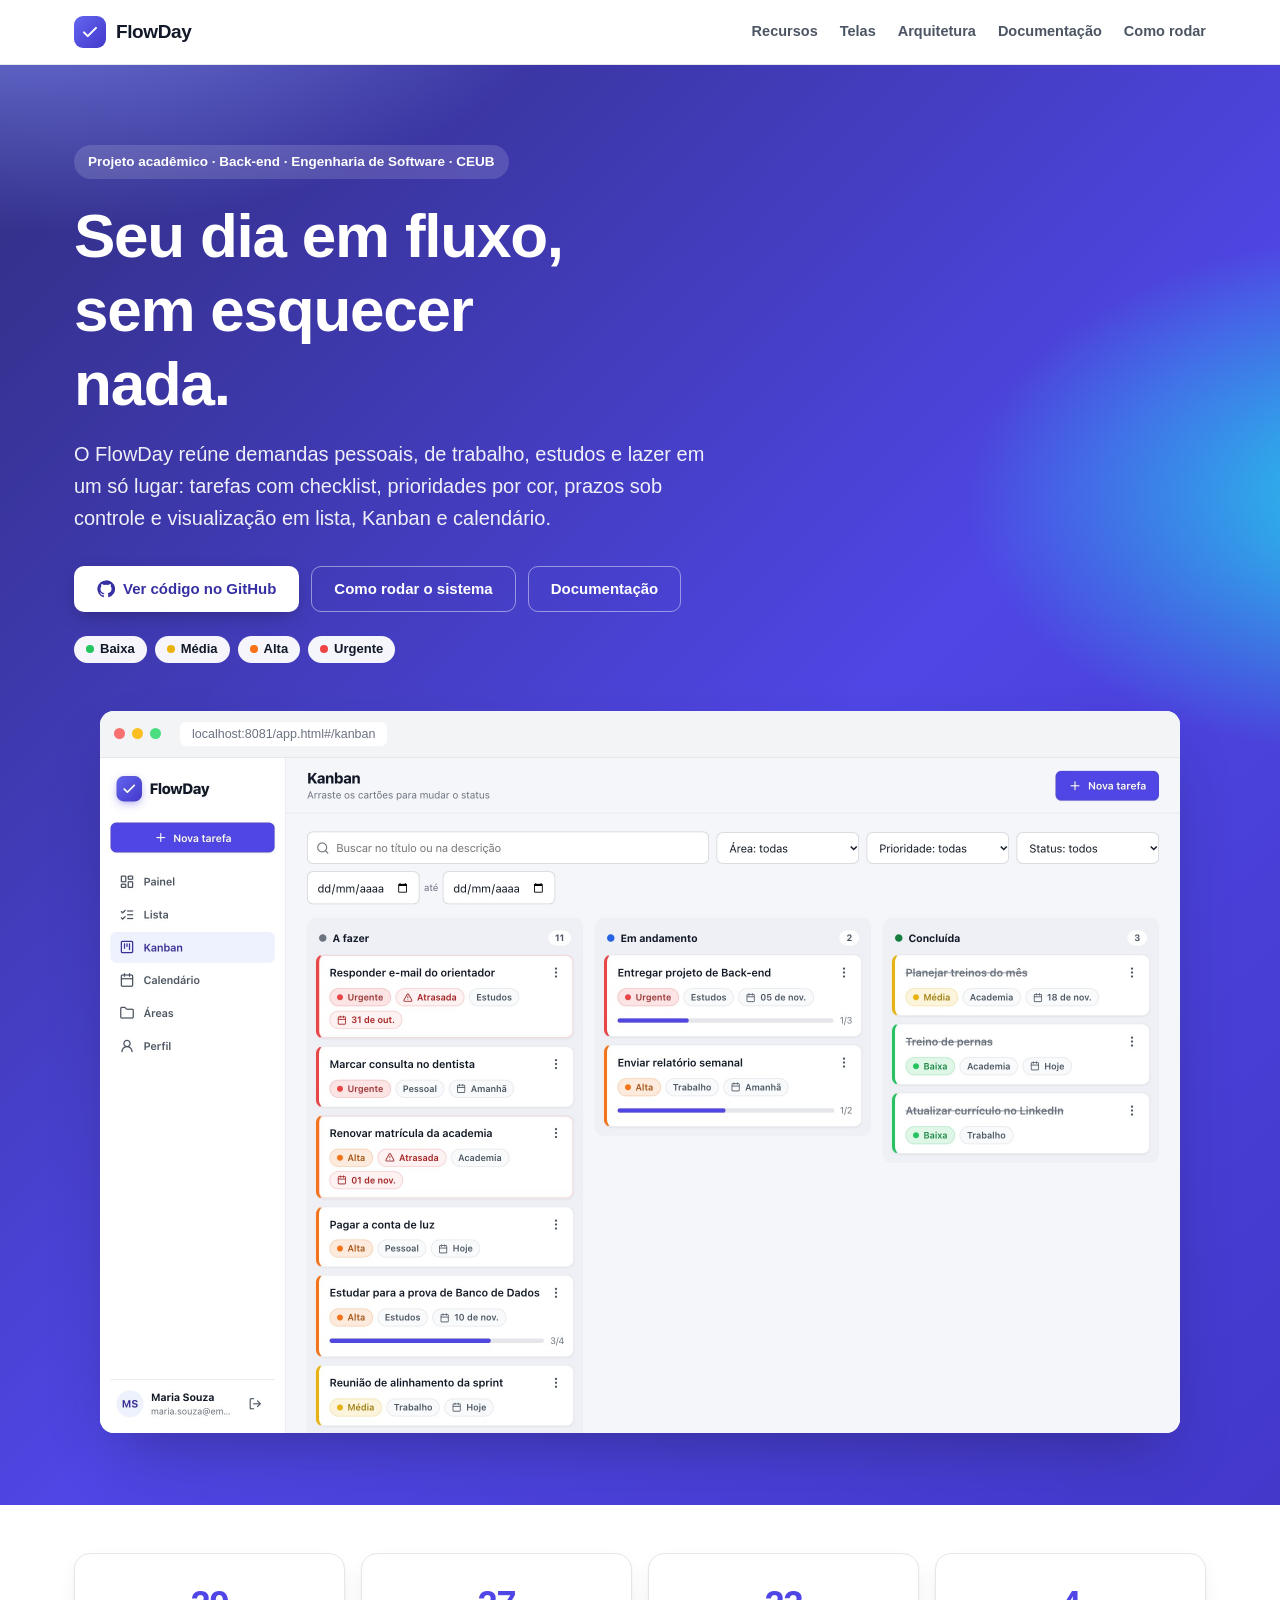
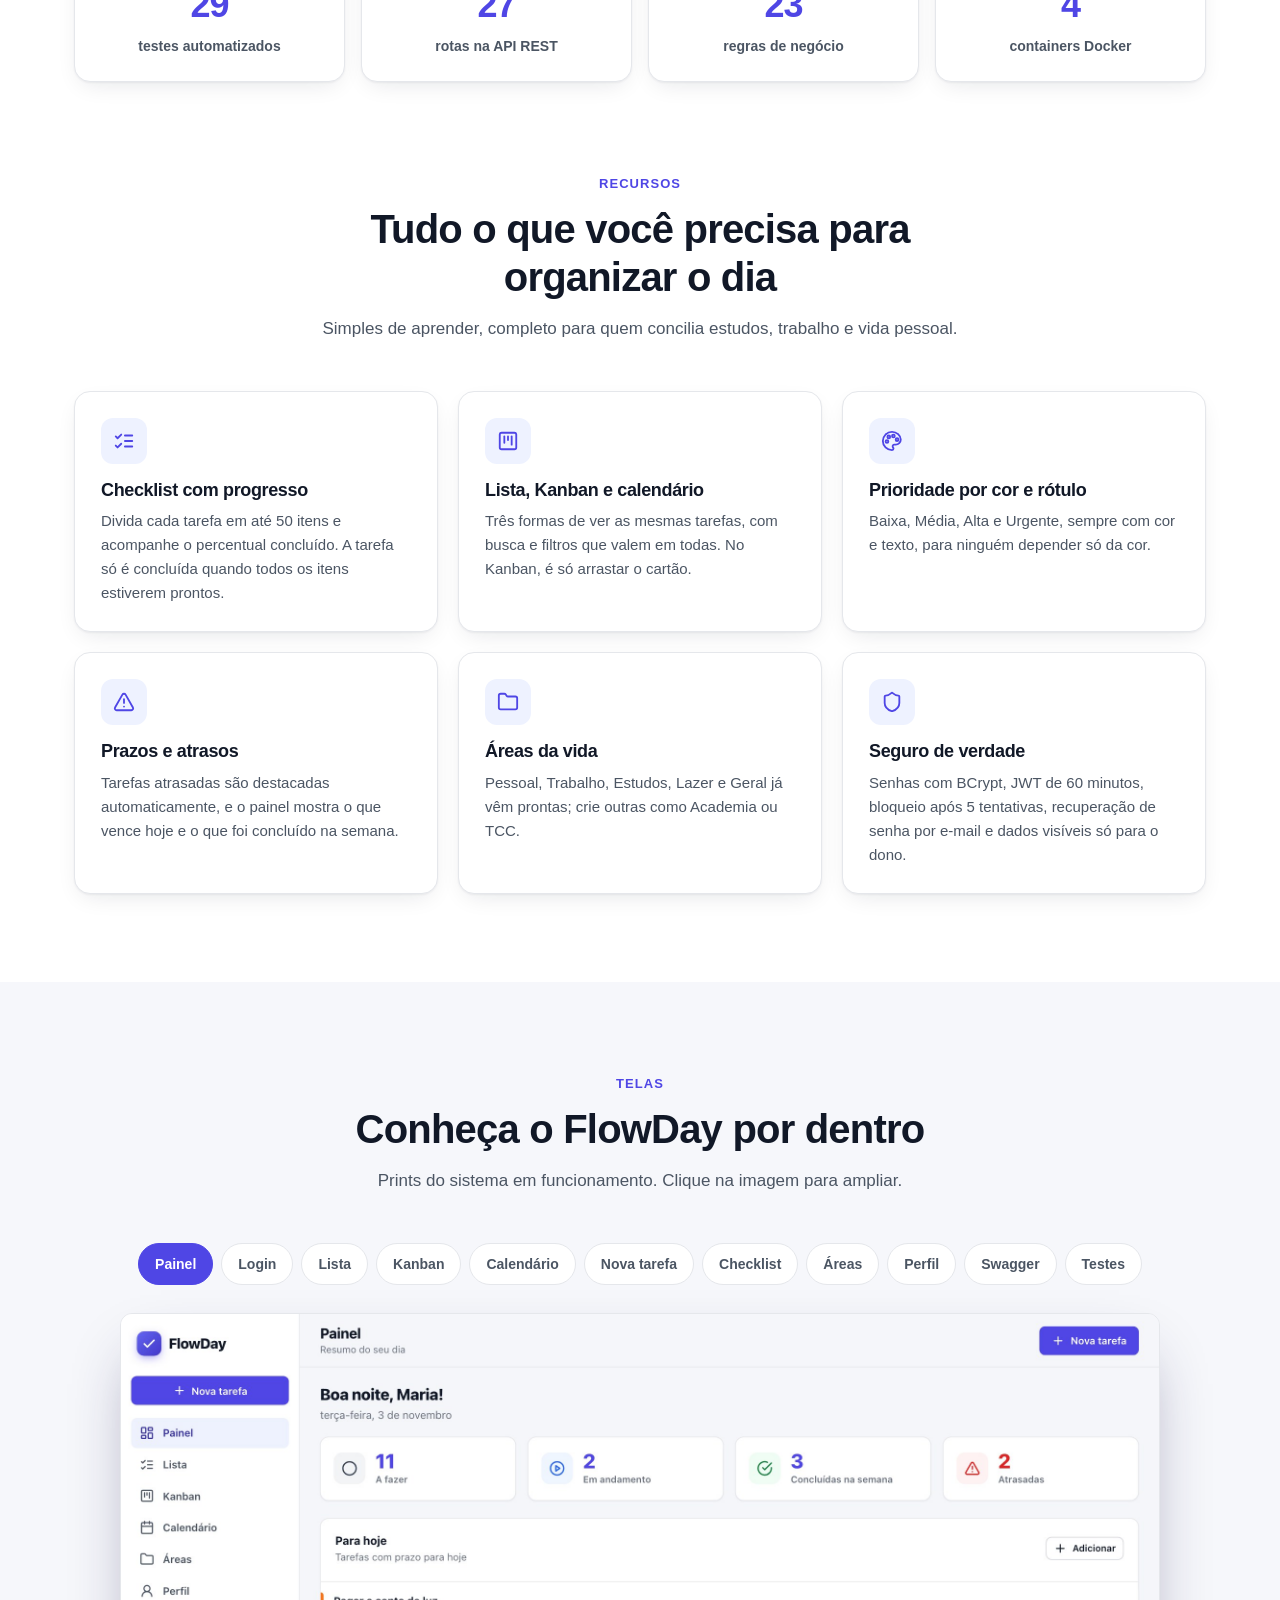
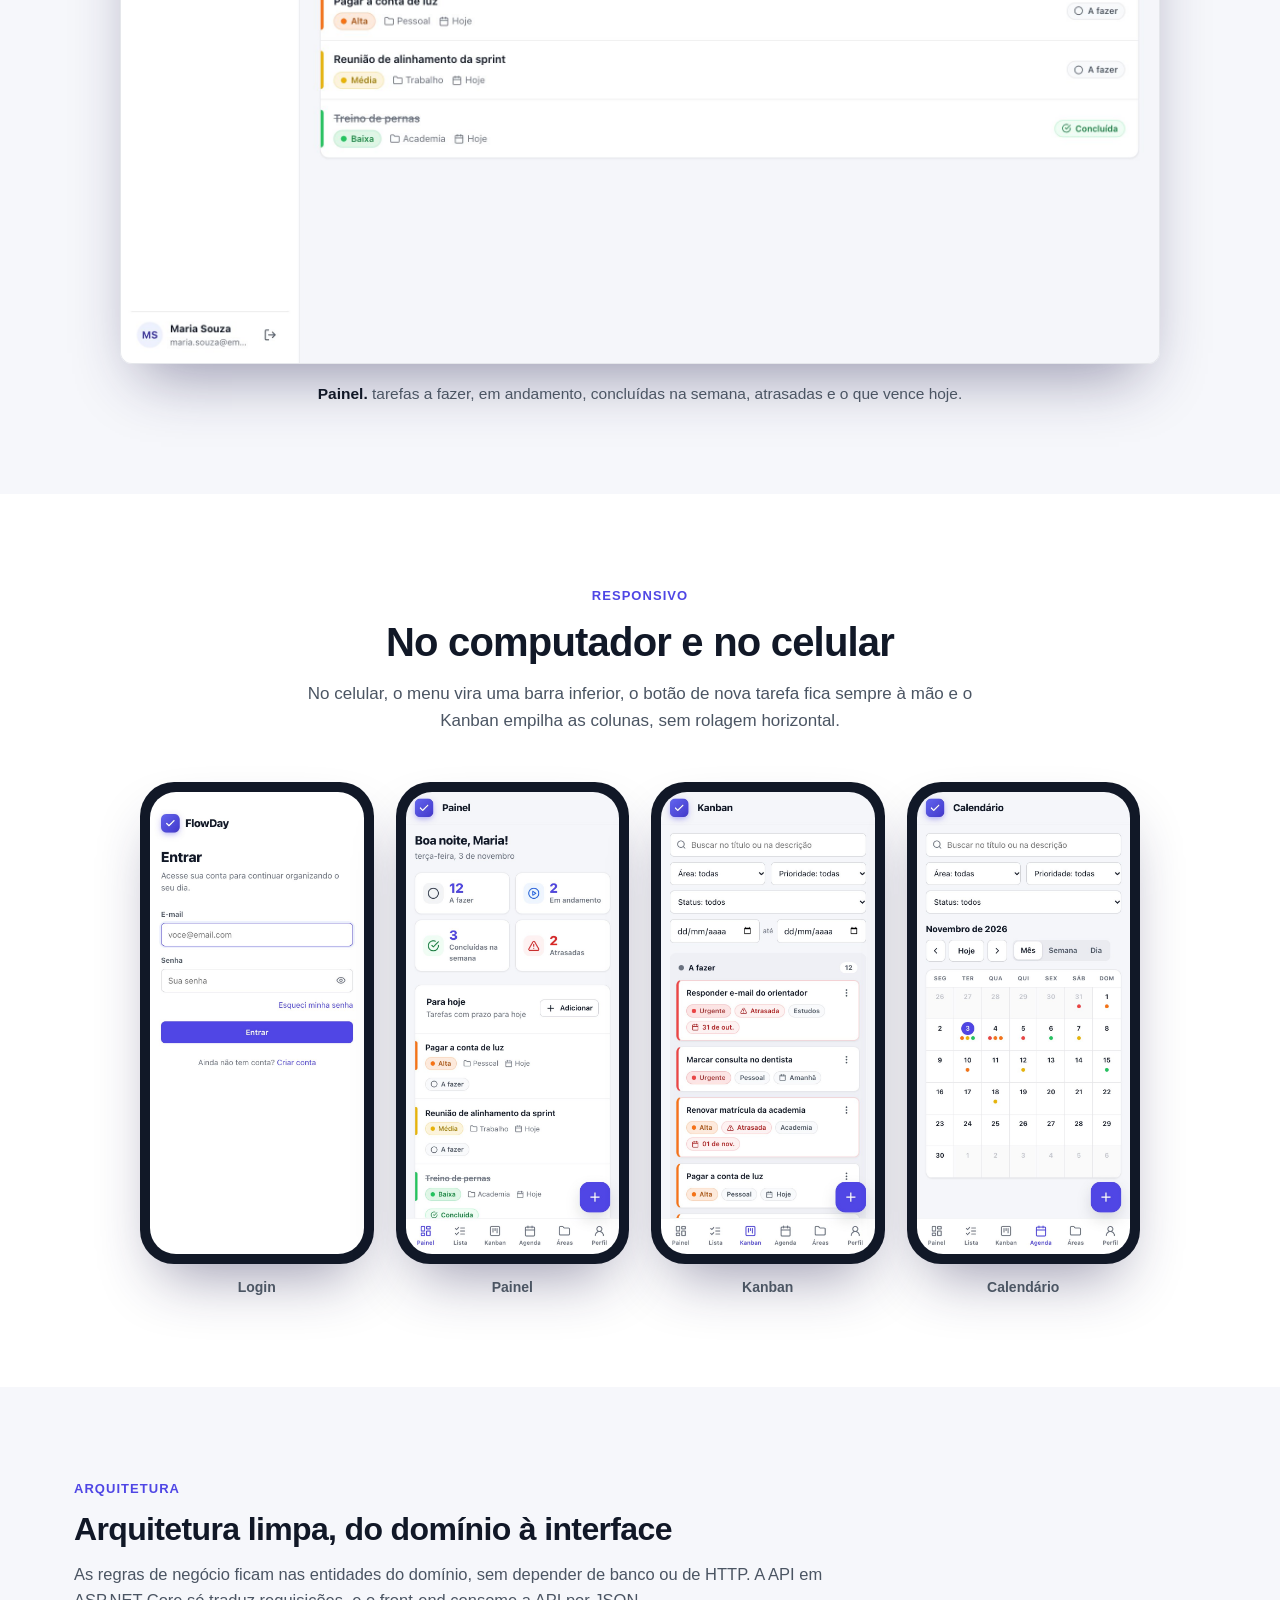
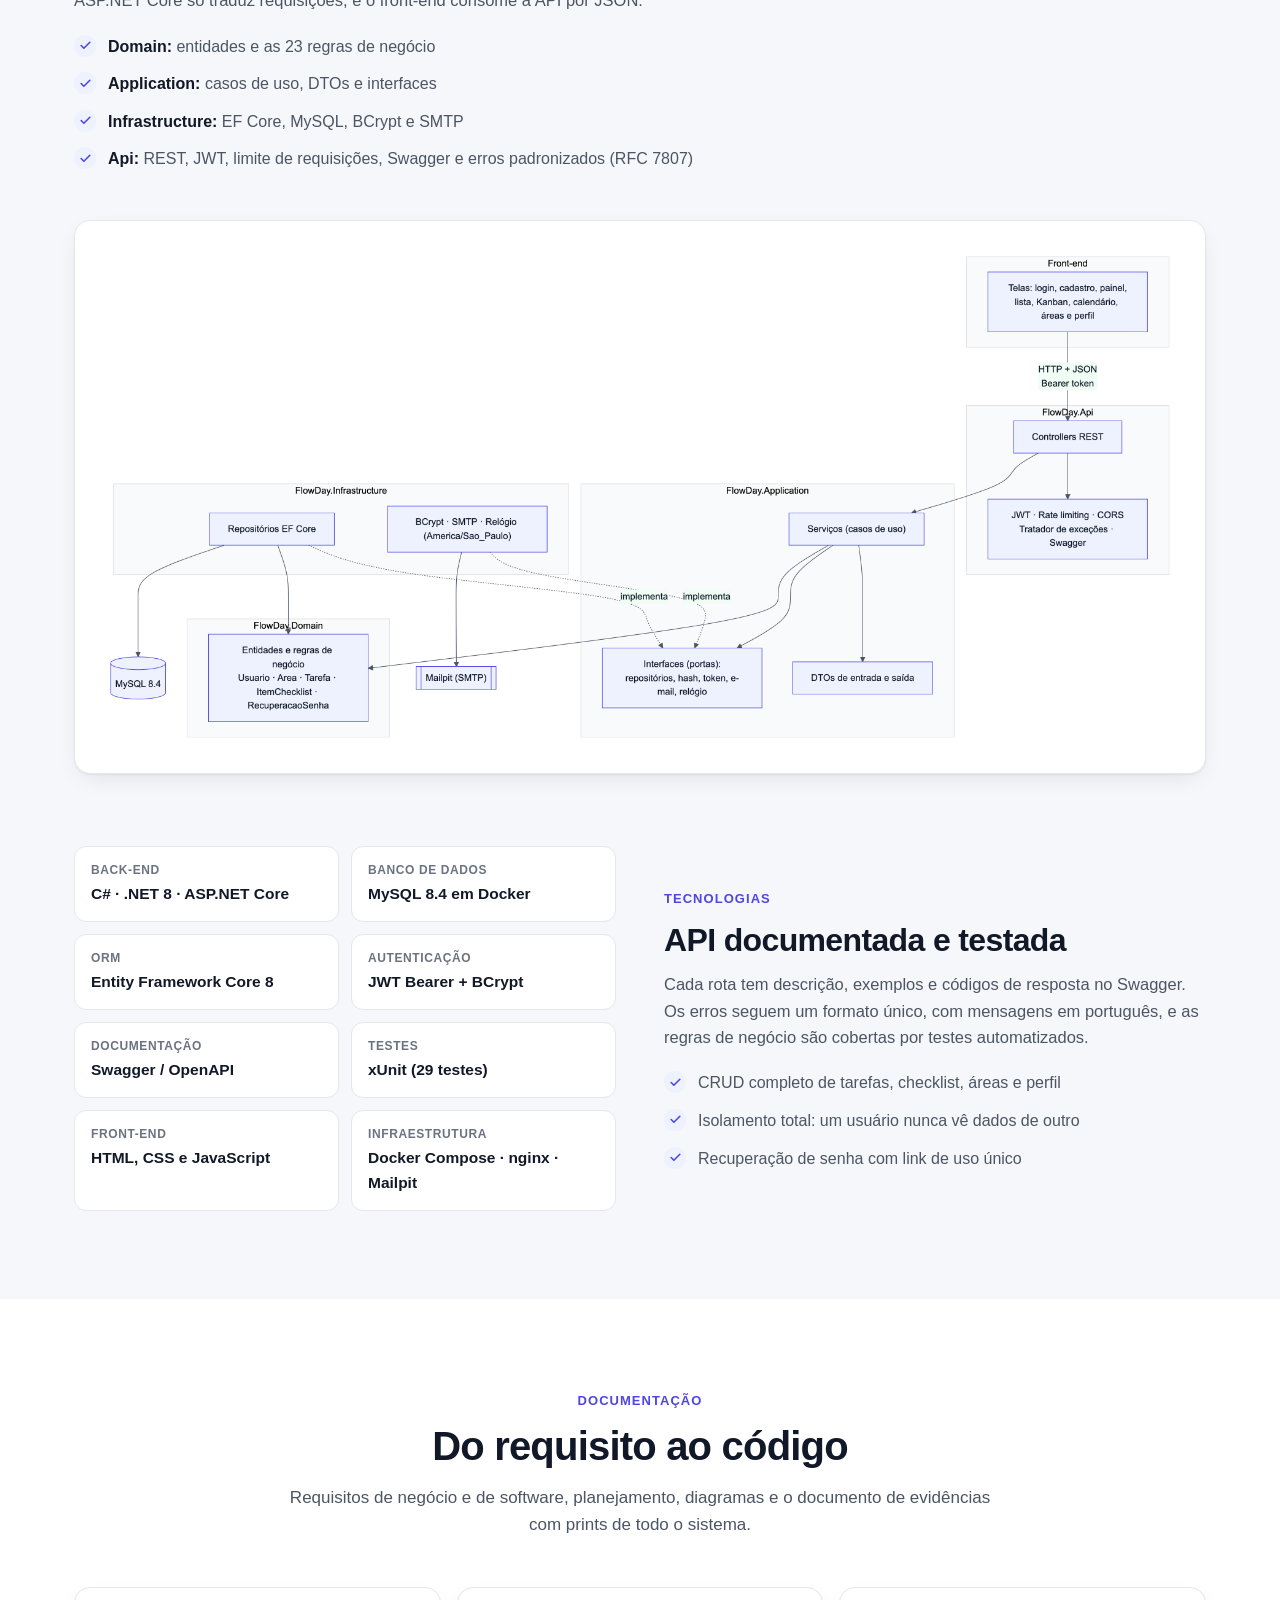
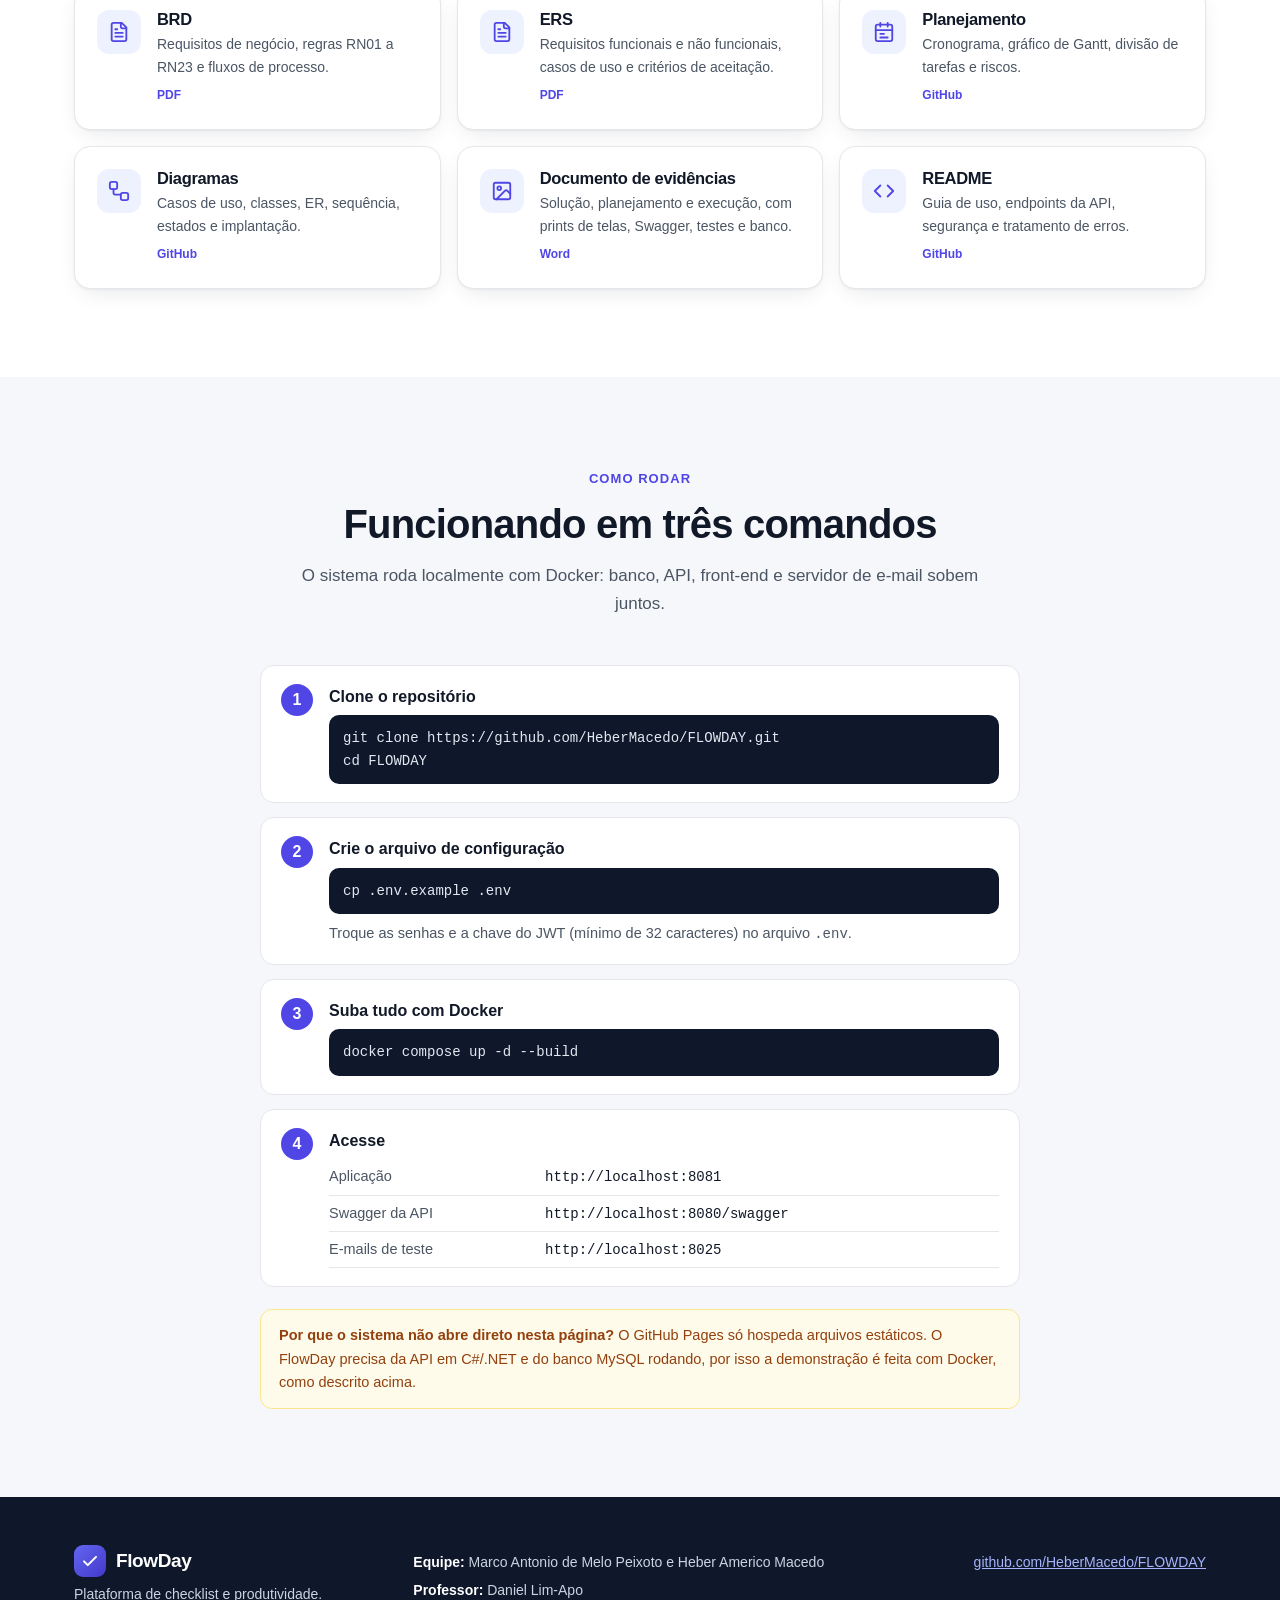
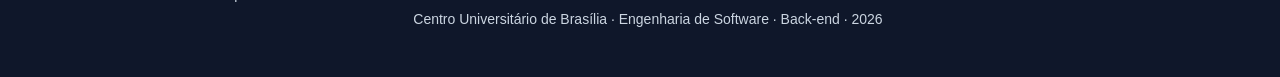
==== commit 216ade3f: "finalização do projeto final" ====
--- a/index.html
+++ b/index.html
@@ -48,7 +48,7 @@
     .btn .icone { width: 18px; height: 18px; }
 
     /* Hero */
-    .hero { position: relative; overflow: hidden; color: #fff; padding: 80px 0 0;
+    .hero { position: relative; overflow: hidden; color: #fff; padding: 80px 0 72px;
       background: radial-gradient(1000px 520px at 0% -10%, #818cf8 0%, transparent 60%),
                   radial-gradient(800px 480px at 110% 30%, #22d3ee 0%, transparent 55%),
                   linear-gradient(135deg, #312e81 0%, #4f46e5 55%, #4338ca 100%); }
@@ -59,7 +59,7 @@
     .prioridades { display: flex; flex-wrap: wrap; gap: 8px; margin-top: -24px; margin-bottom: 48px; }
     .prioridade { display: inline-flex; align-items: center; gap: 6px; padding: 3px 12px; border-radius: 99px; background: rgba(255,255,255,.95); color: #111827; font-size: 13px; font-weight: 700; }
     .prioridade::before { content: ""; width: 8px; height: 8px; border-radius: 50%; background: var(--cor); }
-    .janela { border-radius: 14px 14px 0 0; overflow: hidden; box-shadow: var(--sombra-forte); background: #fff; max-width: 1080px; margin: 0 auto; }
+    .janela { border-radius: 14px; overflow: hidden; box-shadow: var(--sombra-forte); background: #fff; max-width: 1080px; margin: 0 auto; }
     .janela .barra { display: flex; align-items: center; gap: 7px; padding: 11px 14px; background: #f3f4f6; border-bottom: 1px solid var(--borda); }
     .janela .barra i { width: 11px; height: 11px; border-radius: 50%; background: #d1d5db; }
     .janela .barra i:nth-child(1) { background: #f87171; } .janela .barra i:nth-child(2) { background: #fbbf24; } .janela .barra i:nth-child(3) { background: #4ade80; }
@@ -73,7 +73,7 @@
     .titulo-secao h2 { font-size: clamp(28px, 4vw, 40px); font-weight: 800; margin: 10px 0 14px; }
     .titulo-secao p { color: var(--texto-2); font-size: 17px; }
 
-    .numeros { display: grid; grid-template-columns: repeat(4, minmax(0, 1fr)); gap: 16px; margin-top: -40px; position: relative; z-index: 2; }
+    .numeros { display: grid; grid-template-columns: repeat(4, minmax(0, 1fr)); gap: 16px; margin-top: 48px; }
     .numero { background: #fff; border: 1px solid var(--borda); border-radius: var(--raio); padding: 22px; box-shadow: var(--sombra); text-align: center; }
     .numero strong { display: block; font-size: 36px; font-weight: 850; color: var(--primaria); letter-spacing: -.03em; }
     .numero span { color: var(--texto-2); font-size: 14px; font-weight: 600; }
@@ -154,6 +154,7 @@
     @media (max-width: 960px) {
       .grade-recursos, .grade-docs { grid-template-columns: repeat(2, minmax(0, 1fr)); }
       .duas-colunas { grid-template-columns: minmax(0, 1fr); gap: 32px; }
+      .duas-colunas .tecnologias { order: 2; }
       .celulares { grid-template-columns: repeat(2, minmax(0, 1fr)); }
       .numeros { grid-template-columns: repeat(2, minmax(0, 1fr)); }
       .topo nav { display: none; }
@@ -161,7 +162,8 @@
     @media (max-width: 600px) {
       .container { padding: 0 16px; }
       section { padding: 64px 0; }
-      .hero { padding-top: 56px; }
+      .hero { padding-top: 56px; padding-bottom: 48px; }
+      .numeros { margin-top: 32px; }
       .grade-recursos, .grade-docs, .tecnologias { grid-template-columns: minmax(0, 1fr); }
       .celulares { gap: 14px; }
       .celular { border-radius: 24px; padding: 6px; }
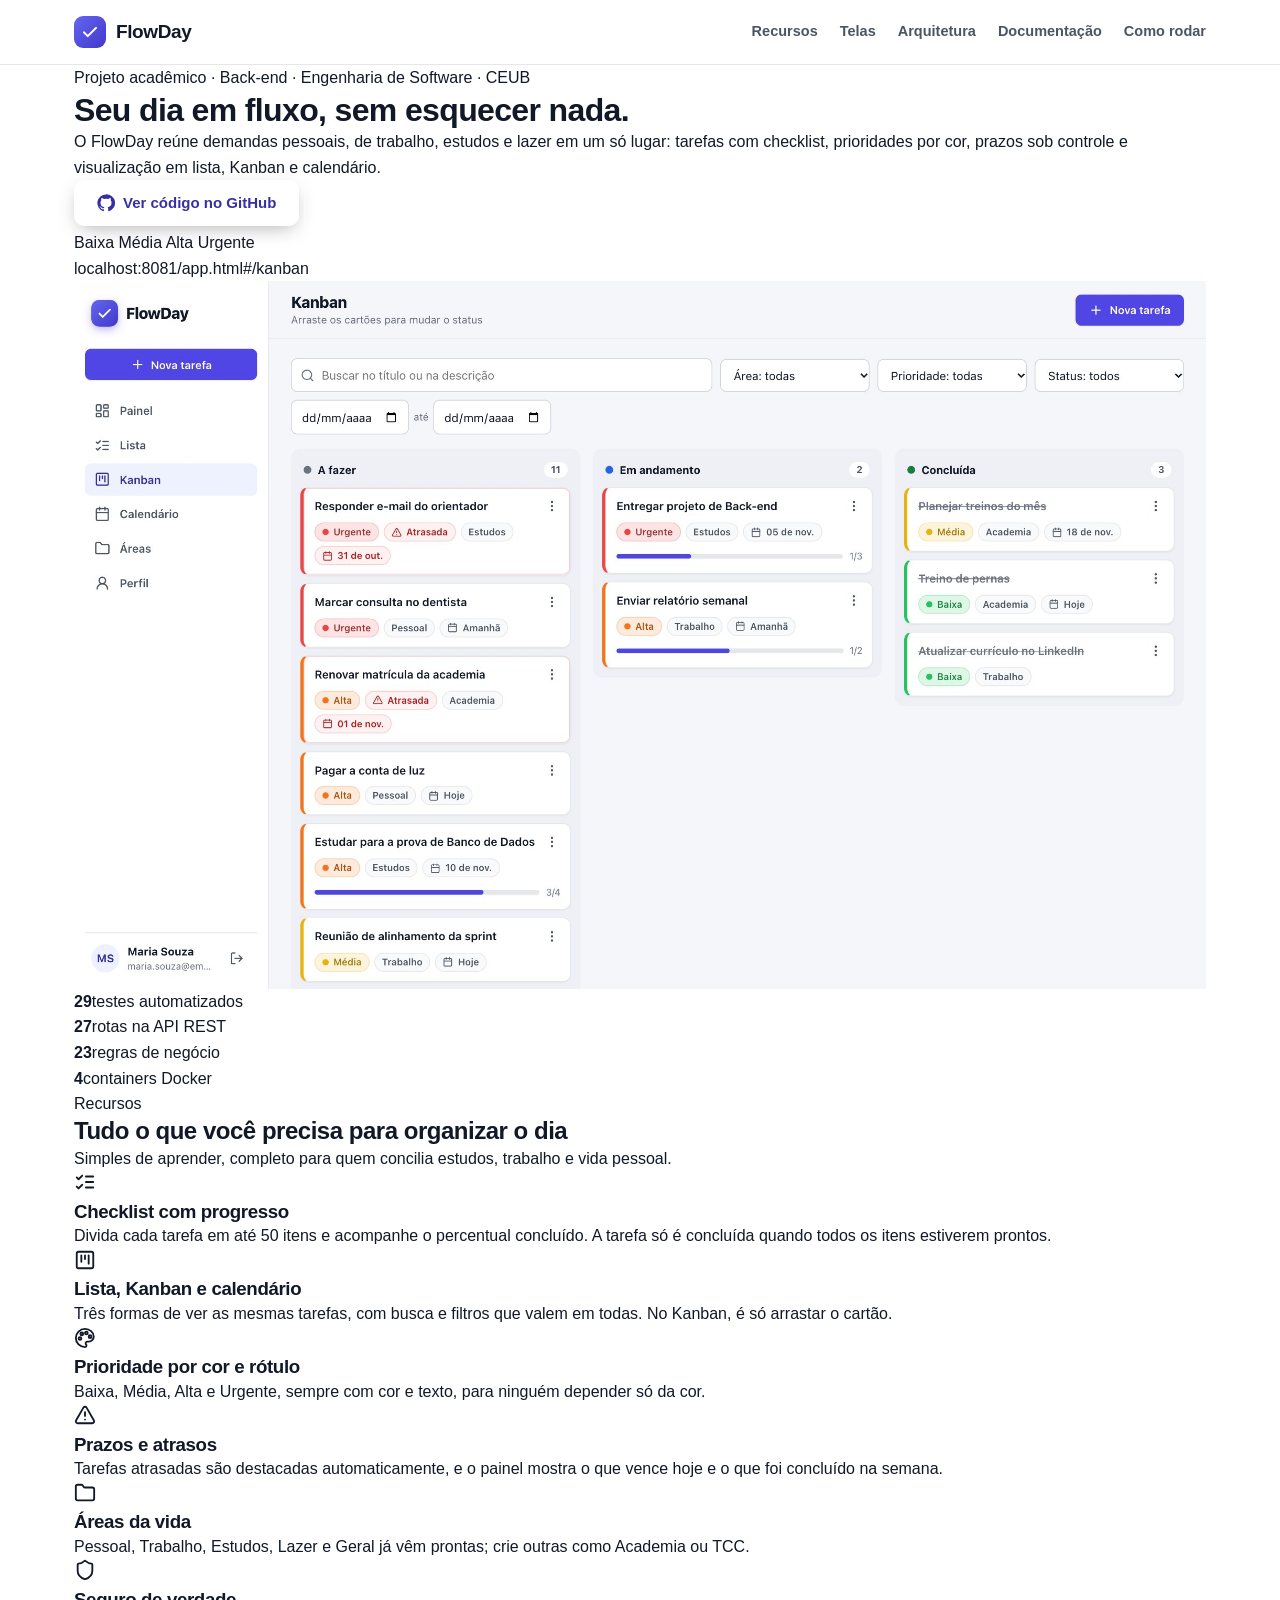
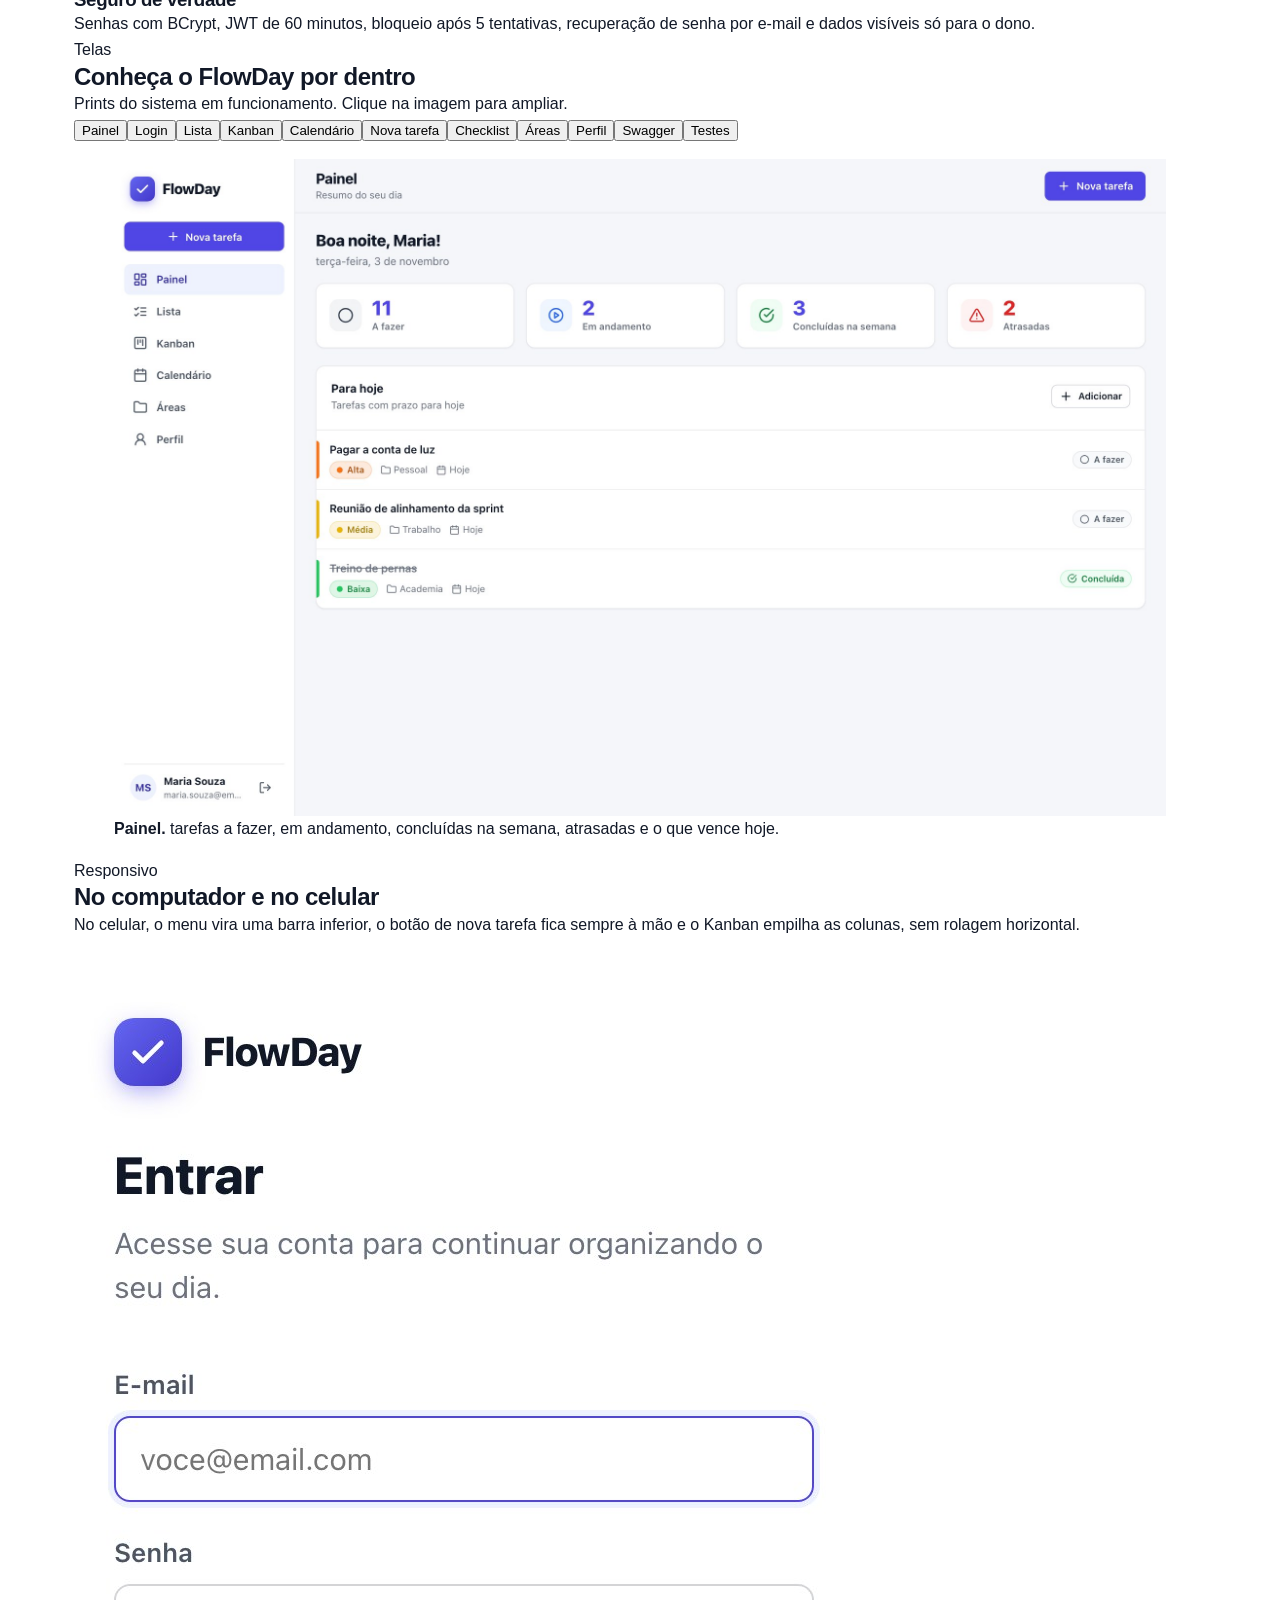
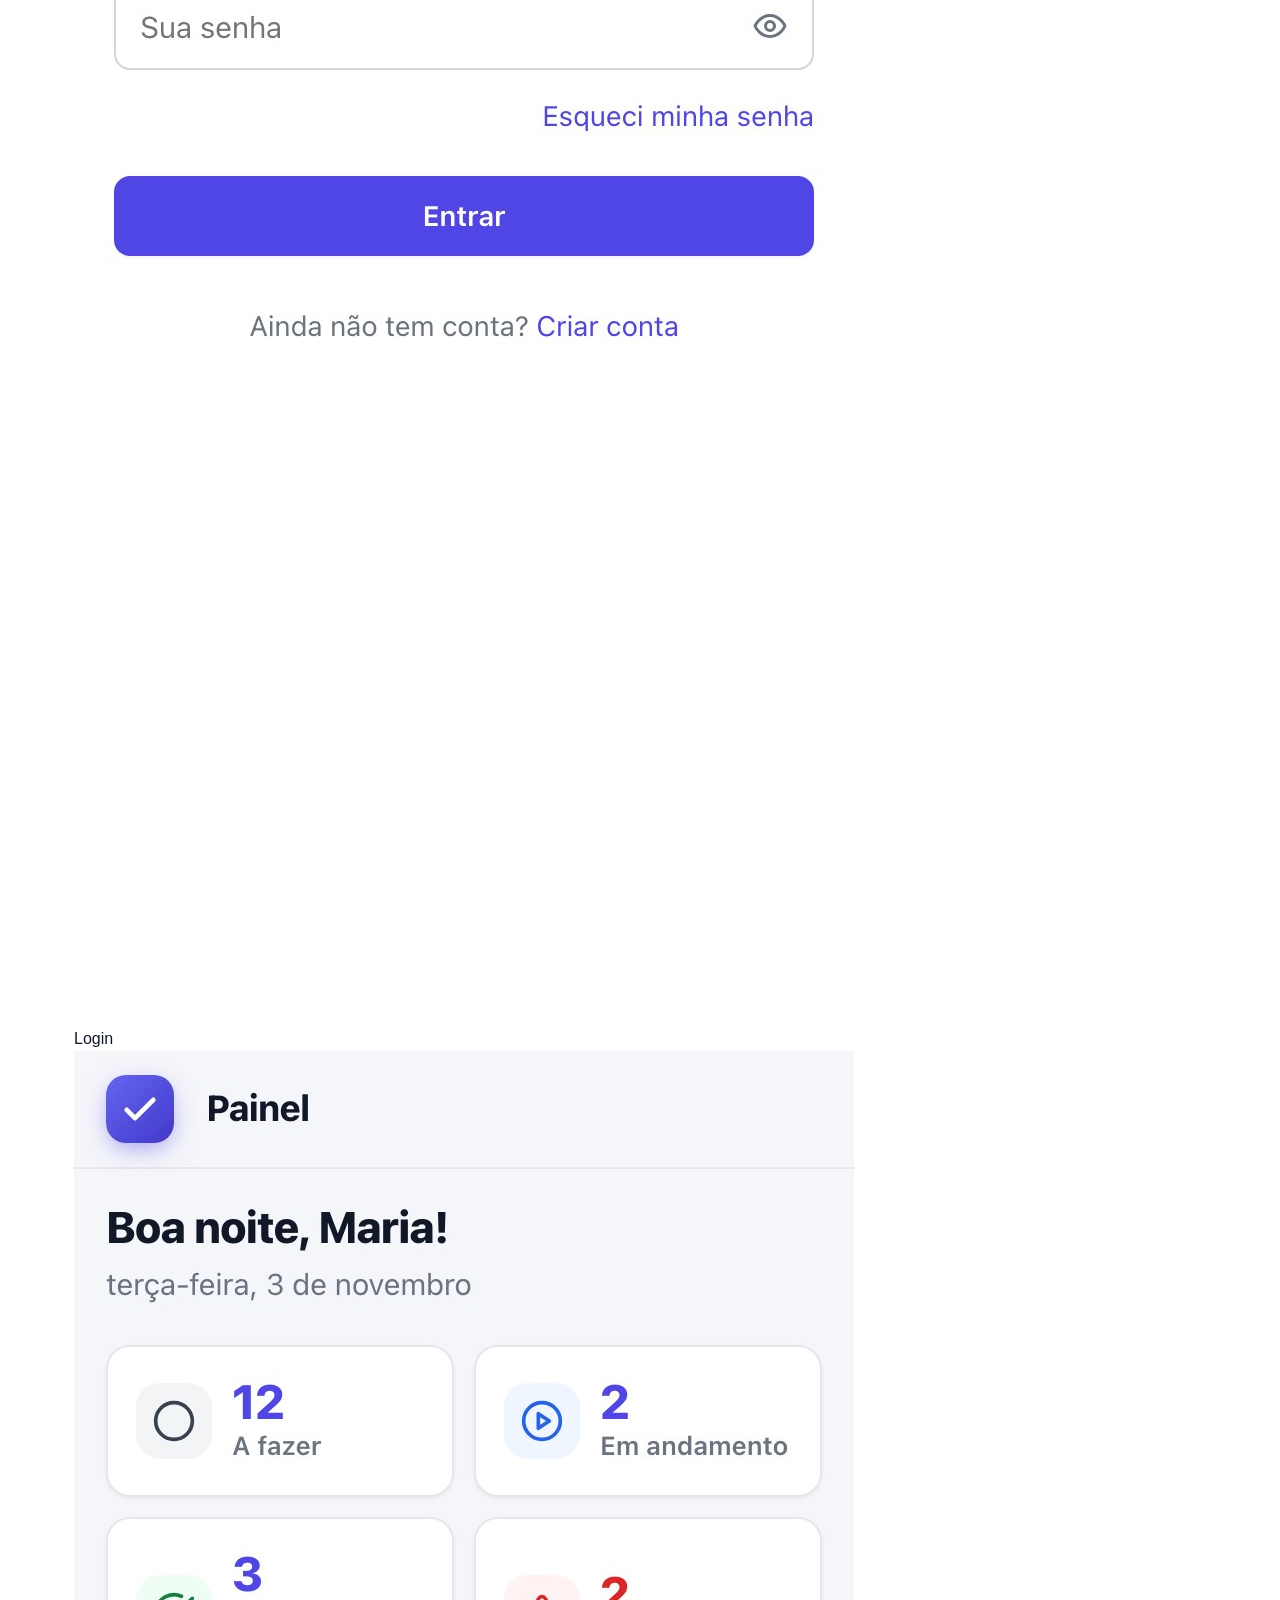
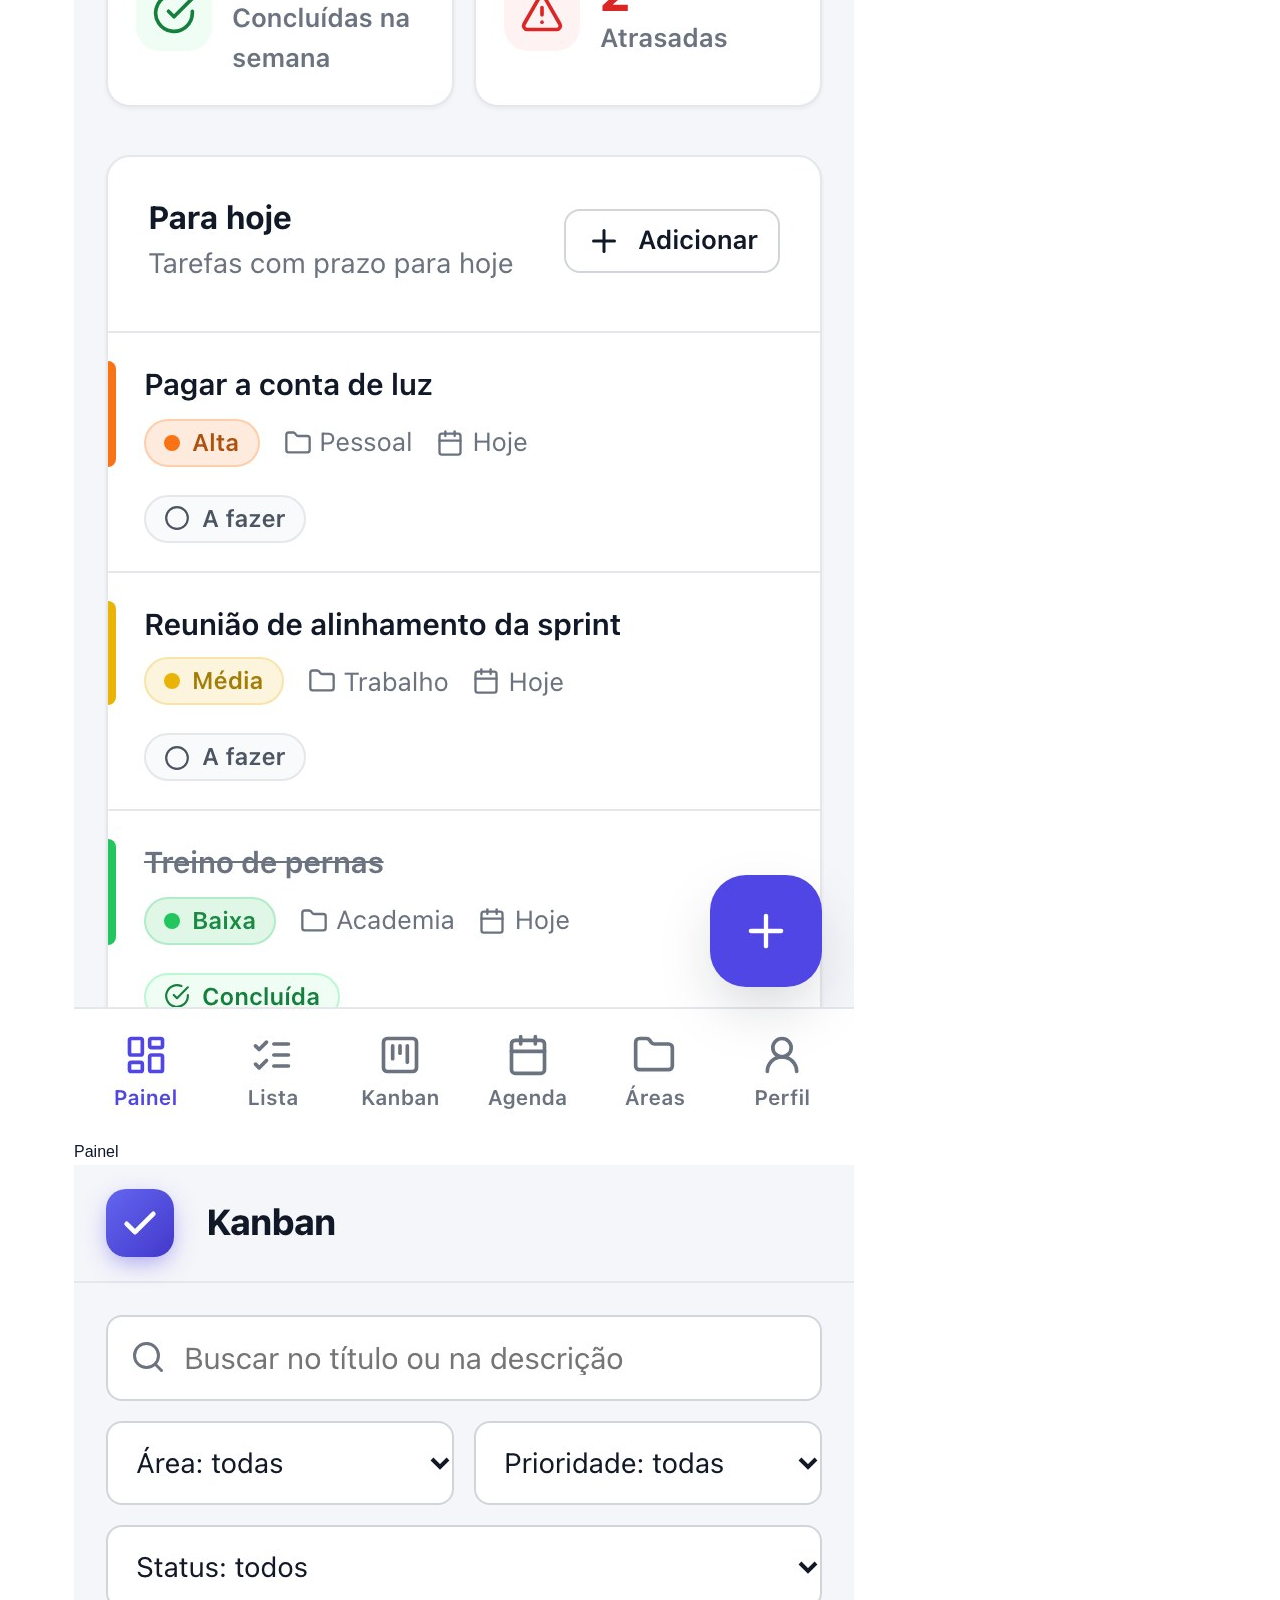
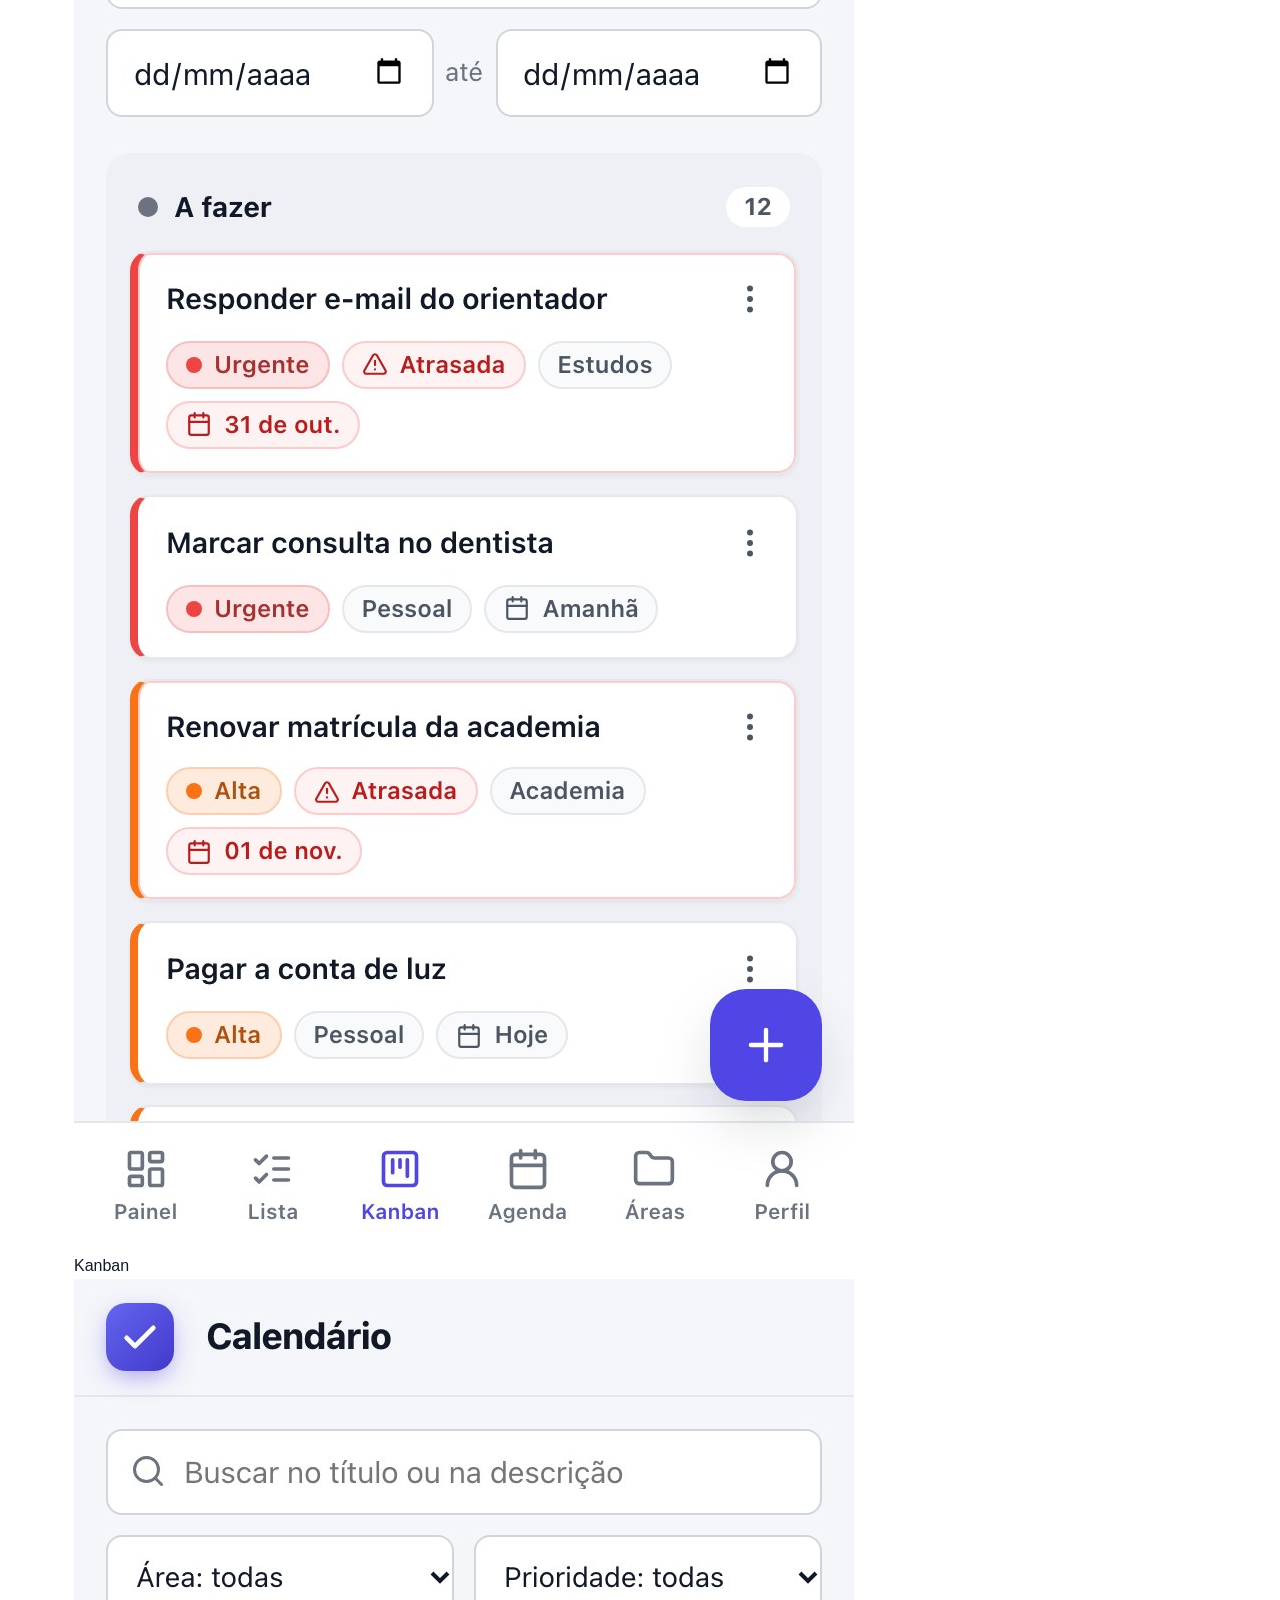
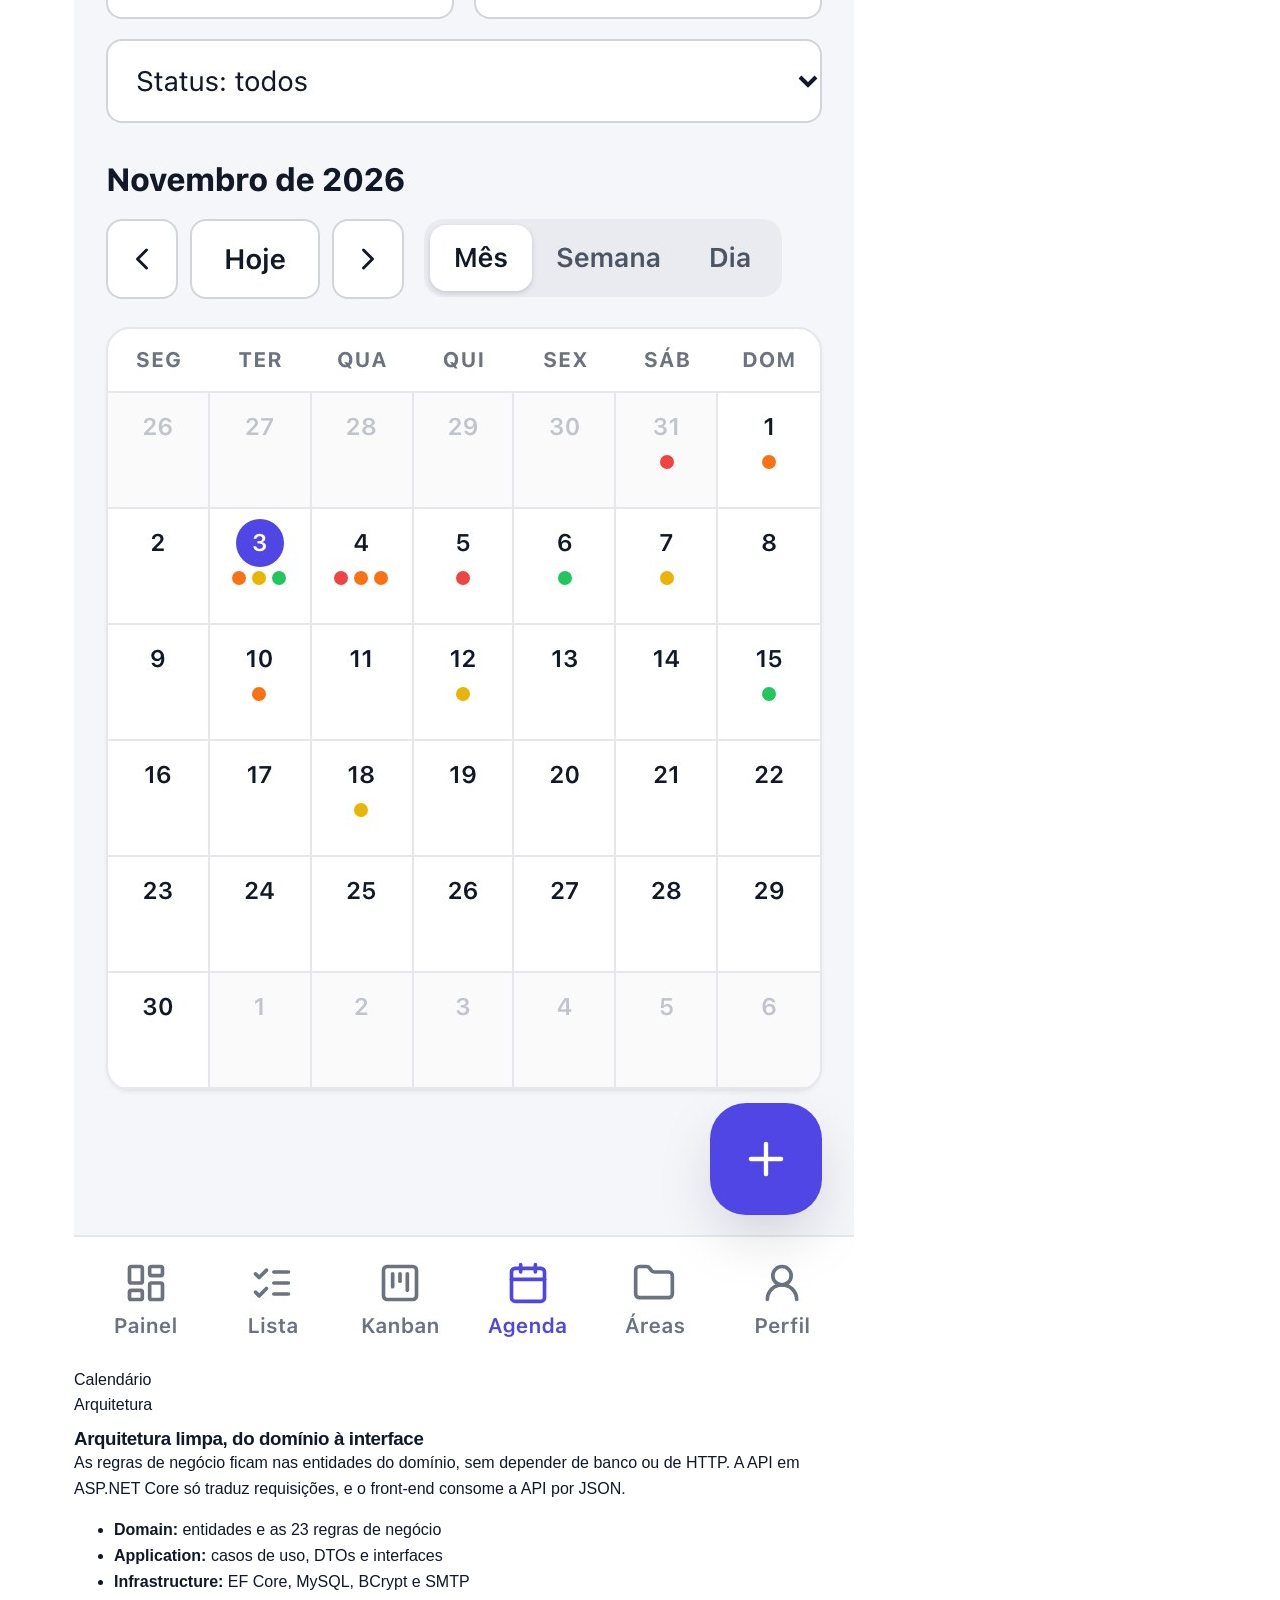
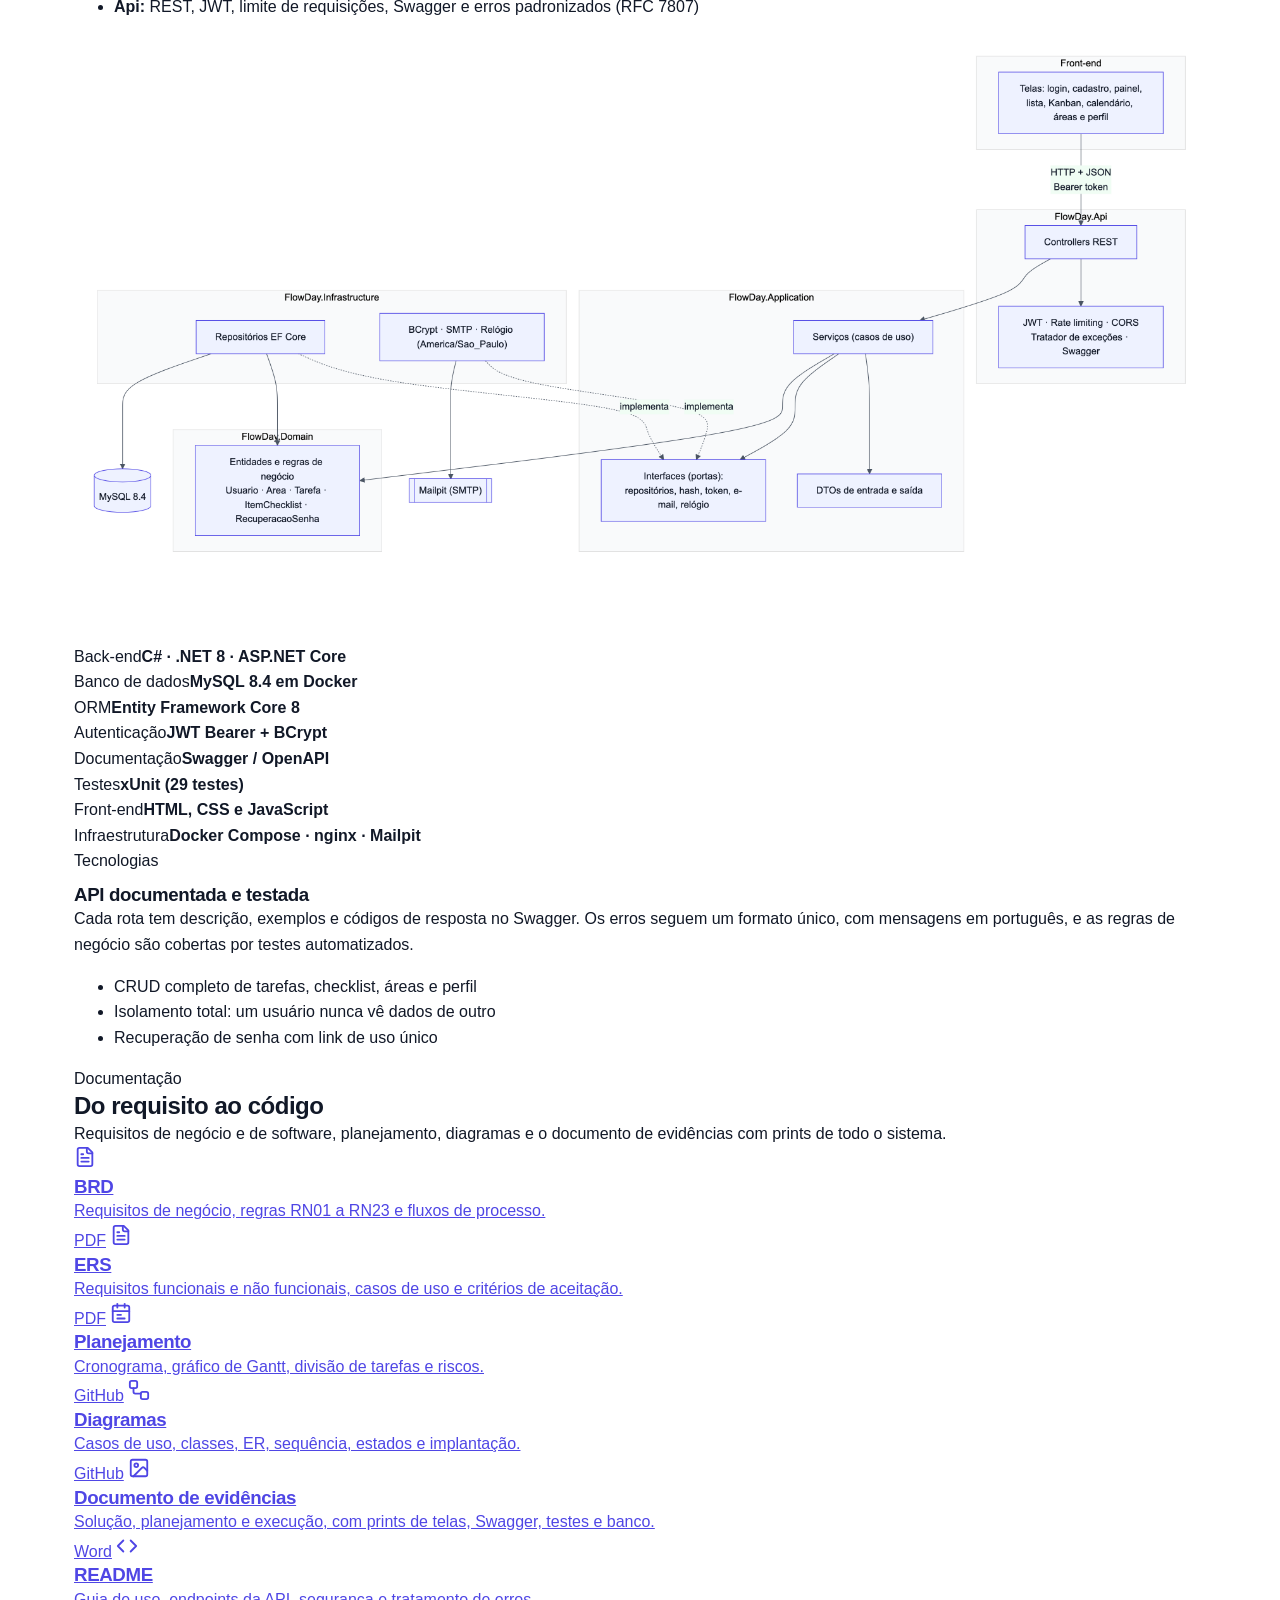
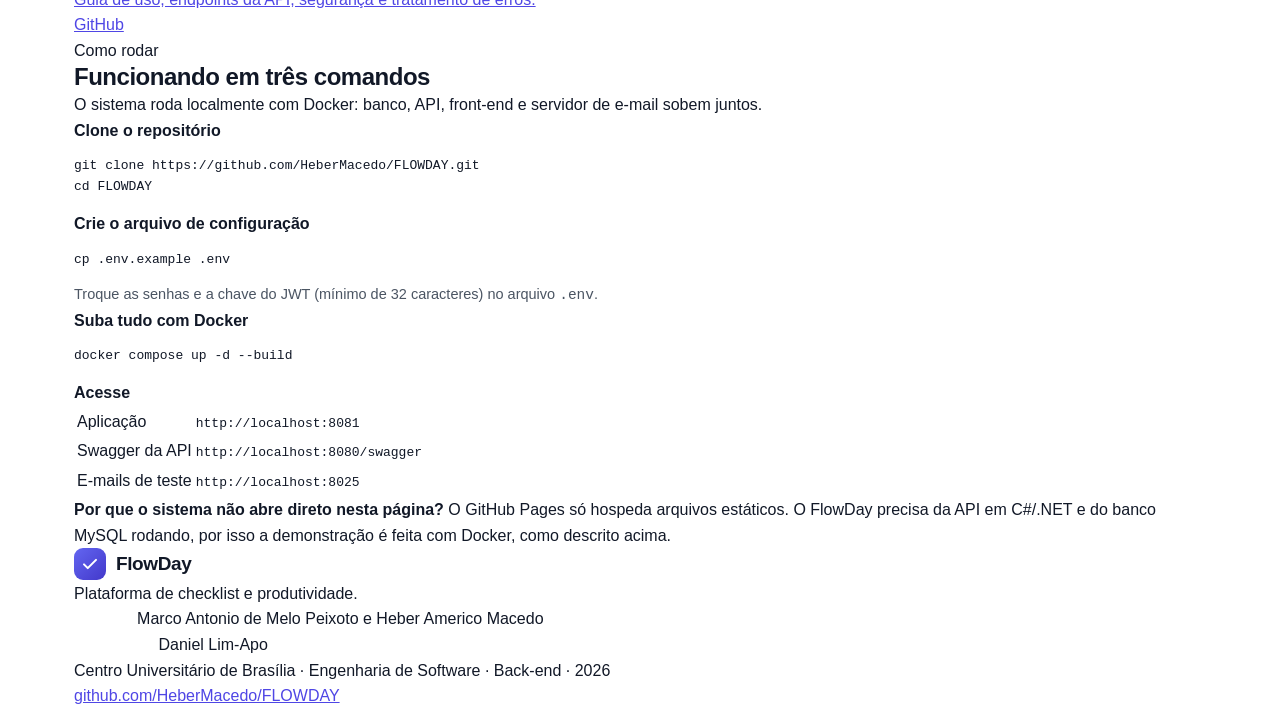
==== commit c7bbf1ea: "resolvendo problema" ====
--- a/index.html
+++ b/index.html
@@ -48,7 +48,11 @@
     .btn .icone { width: 18px; height: 18px; }
 
     /* Hero */
+<<<<<<< HEAD
     .hero { position: relative; overflow: hidden; color: #fff; padding: 80px 0 72px;
+=======
+    .hero { position: relative; overflow: hidden; color: #fff; padding: 80px 0 0;
+>>>>>>> 84d54b4546a9fb6bd9ca9887ce5e4dff16fb97d5
       background: radial-gradient(1000px 520px at 0% -10%, #818cf8 0%, transparent 60%),
                   radial-gradient(800px 480px at 110% 30%, #22d3ee 0%, transparent 55%),
                   linear-gradient(135deg, #312e81 0%, #4f46e5 55%, #4338ca 100%); }
@@ -59,7 +63,11 @@
     .prioridades { display: flex; flex-wrap: wrap; gap: 8px; margin-top: -24px; margin-bottom: 48px; }
     .prioridade { display: inline-flex; align-items: center; gap: 6px; padding: 3px 12px; border-radius: 99px; background: rgba(255,255,255,.95); color: #111827; font-size: 13px; font-weight: 700; }
     .prioridade::before { content: ""; width: 8px; height: 8px; border-radius: 50%; background: var(--cor); }
+<<<<<<< HEAD
     .janela { border-radius: 14px; overflow: hidden; box-shadow: var(--sombra-forte); background: #fff; max-width: 1080px; margin: 0 auto; }
+=======
+    .janela { border-radius: 14px 14px 0 0; overflow: hidden; box-shadow: var(--sombra-forte); background: #fff; max-width: 1080px; margin: 0 auto; }
+>>>>>>> 84d54b4546a9fb6bd9ca9887ce5e4dff16fb97d5
     .janela .barra { display: flex; align-items: center; gap: 7px; padding: 11px 14px; background: #f3f4f6; border-bottom: 1px solid var(--borda); }
     .janela .barra i { width: 11px; height: 11px; border-radius: 50%; background: #d1d5db; }
     .janela .barra i:nth-child(1) { background: #f87171; } .janela .barra i:nth-child(2) { background: #fbbf24; } .janela .barra i:nth-child(3) { background: #4ade80; }
@@ -73,7 +81,11 @@
     .titulo-secao h2 { font-size: clamp(28px, 4vw, 40px); font-weight: 800; margin: 10px 0 14px; }
     .titulo-secao p { color: var(--texto-2); font-size: 17px; }
 
+<<<<<<< HEAD
     .numeros { display: grid; grid-template-columns: repeat(4, minmax(0, 1fr)); gap: 16px; margin-top: 48px; }
+=======
+    .numeros { display: grid; grid-template-columns: repeat(4, minmax(0, 1fr)); gap: 16px; margin-top: -40px; position: relative; z-index: 2; }
+>>>>>>> 84d54b4546a9fb6bd9ca9887ce5e4dff16fb97d5
     .numero { background: #fff; border: 1px solid var(--borda); border-radius: var(--raio); padding: 22px; box-shadow: var(--sombra); text-align: center; }
     .numero strong { display: block; font-size: 36px; font-weight: 850; color: var(--primaria); letter-spacing: -.03em; }
     .numero span { color: var(--texto-2); font-size: 14px; font-weight: 600; }
@@ -154,7 +166,10 @@
     @media (max-width: 960px) {
       .grade-recursos, .grade-docs { grid-template-columns: repeat(2, minmax(0, 1fr)); }
       .duas-colunas { grid-template-columns: minmax(0, 1fr); gap: 32px; }
+<<<<<<< HEAD
       .duas-colunas .tecnologias { order: 2; }
+=======
+>>>>>>> 84d54b4546a9fb6bd9ca9887ce5e4dff16fb97d5
       .celulares { grid-template-columns: repeat(2, minmax(0, 1fr)); }
       .numeros { grid-template-columns: repeat(2, minmax(0, 1fr)); }
       .topo nav { display: none; }
@@ -162,8 +177,12 @@
     @media (max-width: 600px) {
       .container { padding: 0 16px; }
       section { padding: 64px 0; }
+<<<<<<< HEAD
       .hero { padding-top: 56px; padding-bottom: 48px; }
       .numeros { margin-top: 32px; }
+=======
+      .hero { padding-top: 56px; }
+>>>>>>> 84d54b4546a9fb6bd9ca9887ce5e4dff16fb97d5
       .grade-recursos, .grade-docs, .tecnologias { grid-template-columns: minmax(0, 1fr); }
       .celulares { gap: 14px; }
       .celular { border-radius: 24px; padding: 6px; }
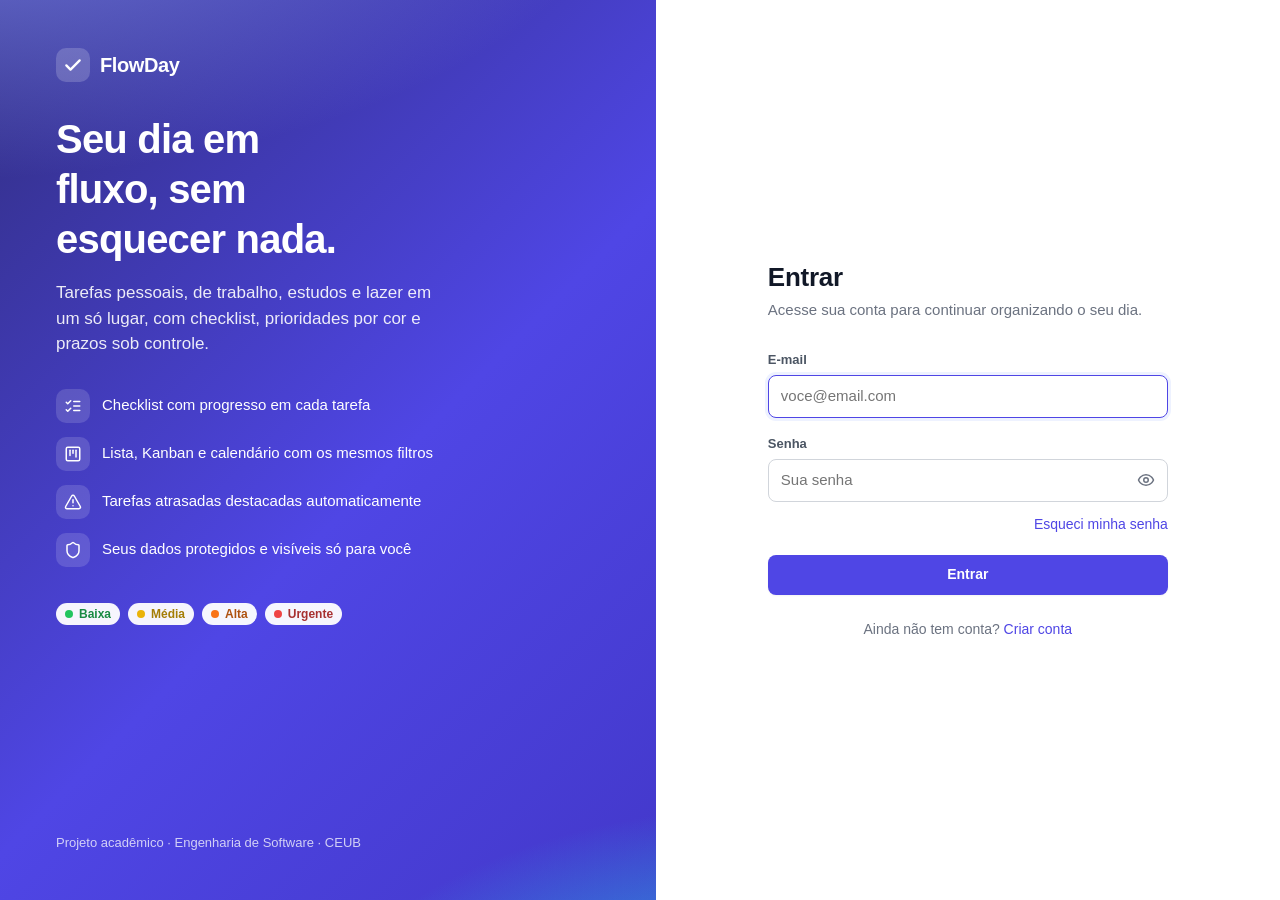
==== commit a9c8621f: "resolvendo problema" ====
--- a/index.html
+++ b/index.html
@@ -3,464 +3,13 @@
 <head>
   <meta charset="utf-8">
   <meta name="viewport" content="width=device-width, initial-scale=1">
-  <title>FlowDay · Plataforma de checklist e produtividade</title>
-  <meta name="description" content="FlowDay: plataforma de checklist e produtividade com API REST em C#/.NET 8, front-end responsivo, MySQL em Docker e testes automatizados. Projeto acadêmico de Back-end do CEUB.">
-  <meta property="og:title" content="FlowDay · Plataforma de checklist e produtividade">
-  <meta property="og:description" content="Tarefas com checklist, prioridades por cor, prazos e visualização em lista, Kanban e calendário.">
-  <meta property="og:image" content="docs/imagens/tela-04-painel.jpg">
+  <title>FlowDay</title>
+  <meta http-equiv="refresh" content="0; url=frontend/index.html">
+  <link rel="canonical" href="frontend/index.html">
   <link rel="icon" href="frontend/img/favicon.svg" type="image/svg+xml">
-  <style>
-    :root {
-      --primaria: #4f46e5; --primaria-escura: #4338ca; --primaria-clara: #eef2ff; --primaria-texto: #3730a3;
-      --fundo: #ffffff; --fundo-2: #f6f7fb; --borda: #e5e7eb; --texto: #111827; --texto-2: #4b5563; --texto-3: #6b7280;
-      --sucesso: #15803d; --raio: 16px;
-      --sombra: 0 1px 2px rgba(16,24,40,.05), 0 8px 24px -8px rgba(16,24,40,.12);
-      --sombra-forte: 0 30px 60px -20px rgba(30,27,75,.45);
-      --fonte: -apple-system, BlinkMacSystemFont, "Segoe UI", Inter, Roboto, "Helvetica Neue", Arial, sans-serif;
-      --mono: ui-monospace, SFMono-Regular, Menlo, Consolas, monospace;
-    }
-    *, *::before, *::after { box-sizing: border-box; }
-    html { scroll-behavior: smooth; -webkit-text-size-adjust: 100%; }
-    body { margin: 0; font-family: var(--fonte); color: var(--texto); background: var(--fundo); line-height: 1.6; -webkit-font-smoothing: antialiased; }
-    img { max-width: 100%; height: auto; display: block; }
-    a { color: var(--primaria); }
-    h1, h2, h3 { line-height: 1.2; margin: 0; letter-spacing: -.02em; }
-    p { margin: 0; }
-    .container { width: 100%; max-width: 1180px; margin: 0 auto; padding: 0 24px; }
-    .icone { width: 22px; height: 22px; flex: none; }
-
-    /* Topo */
-    .topo { position: sticky; top: 0; z-index: 20; background: rgba(255,255,255,.85); backdrop-filter: blur(10px); border-bottom: 1px solid var(--borda); }
-    .topo .container { display: flex; align-items: center; gap: 24px; height: 64px; }
-    .logo { display: inline-flex; align-items: center; gap: 10px; font-weight: 800; font-size: 19px; color: var(--texto); text-decoration: none; letter-spacing: -.02em; }
-    .logo .marca { width: 32px; height: 32px; border-radius: 9px; display: grid; place-items: center; background: linear-gradient(135deg, #6366f1, #4338ca); color: #fff; }
-    .topo nav { display: flex; gap: 22px; margin-left: auto; }
-    .topo nav a { color: var(--texto-2); text-decoration: none; font-weight: 600; font-size: 14.5px; }
-    .topo nav a:hover { color: var(--primaria); }
-
-    .btn { display: inline-flex; align-items: center; justify-content: center; gap: 8px; min-height: 46px; padding: 0 22px; border-radius: 10px; font-weight: 700; font-size: 15px; text-decoration: none; border: 1px solid transparent; transition: transform .15s, background .15s, box-shadow .15s; }
-    .btn:hover { transform: translateY(-1px); }
-    .btn-primario { background: #fff; color: var(--primaria-texto); box-shadow: 0 6px 20px -6px rgba(0,0,0,.35); }
-    .btn-contorno { color: #fff; border-color: rgba(255,255,255,.45); }
-    .btn-contorno:hover { background: rgba(255,255,255,.1); }
-    .btn-escuro { background: var(--primaria); color: #fff; }
-    .btn-escuro:hover { background: var(--primaria-escura); }
-    .btn .icone { width: 18px; height: 18px; }
-
-    /* Hero */
-<<<<<<< HEAD
-    .hero { position: relative; overflow: hidden; color: #fff; padding: 80px 0 72px;
-=======
-    .hero { position: relative; overflow: hidden; color: #fff; padding: 80px 0 0;
->>>>>>> 84d54b4546a9fb6bd9ca9887ce5e4dff16fb97d5
-      background: radial-gradient(1000px 520px at 0% -10%, #818cf8 0%, transparent 60%),
-                  radial-gradient(800px 480px at 110% 30%, #22d3ee 0%, transparent 55%),
-                  linear-gradient(135deg, #312e81 0%, #4f46e5 55%, #4338ca 100%); }
-    .hero .selo-topo { display: inline-flex; align-items: center; gap: 8px; padding: 6px 14px; border-radius: 99px; background: rgba(255,255,255,.14); font-size: 13.5px; font-weight: 600; }
-    .hero h1 { font-size: clamp(36px, 6vw, 62px); font-weight: 850; margin: 20px 0 16px; max-width: 16ch; }
-    .hero .lema { font-size: clamp(17px, 2.2vw, 20px); opacity: .92; max-width: 58ch; }
-    .hero .acoes { display: flex; flex-wrap: wrap; gap: 12px; margin: 32px 0 48px; }
-    .prioridades { display: flex; flex-wrap: wrap; gap: 8px; margin-top: -24px; margin-bottom: 48px; }
-    .prioridade { display: inline-flex; align-items: center; gap: 6px; padding: 3px 12px; border-radius: 99px; background: rgba(255,255,255,.95); color: #111827; font-size: 13px; font-weight: 700; }
-    .prioridade::before { content: ""; width: 8px; height: 8px; border-radius: 50%; background: var(--cor); }
-<<<<<<< HEAD
-    .janela { border-radius: 14px; overflow: hidden; box-shadow: var(--sombra-forte); background: #fff; max-width: 1080px; margin: 0 auto; }
-=======
-    .janela { border-radius: 14px 14px 0 0; overflow: hidden; box-shadow: var(--sombra-forte); background: #fff; max-width: 1080px; margin: 0 auto; }
->>>>>>> 84d54b4546a9fb6bd9ca9887ce5e4dff16fb97d5
-    .janela .barra { display: flex; align-items: center; gap: 7px; padding: 11px 14px; background: #f3f4f6; border-bottom: 1px solid var(--borda); }
-    .janela .barra i { width: 11px; height: 11px; border-radius: 50%; background: #d1d5db; }
-    .janela .barra i:nth-child(1) { background: #f87171; } .janela .barra i:nth-child(2) { background: #fbbf24; } .janela .barra i:nth-child(3) { background: #4ade80; }
-    .janela .barra span { margin-left: 12px; font-size: 12.5px; color: var(--texto-3); background: #fff; border-radius: 6px; padding: 2px 12px; }
-
-    /* Seções */
-    section { padding: 88px 0; }
-    .secao-cinza { background: var(--fundo-2); }
-    .titulo-secao { text-align: center; max-width: 720px; margin: 0 auto 48px; }
-    .titulo-secao .sobre { color: var(--primaria); font-weight: 800; font-size: 13px; text-transform: uppercase; letter-spacing: .08em; }
-    .titulo-secao h2 { font-size: clamp(28px, 4vw, 40px); font-weight: 800; margin: 10px 0 14px; }
-    .titulo-secao p { color: var(--texto-2); font-size: 17px; }
-
-<<<<<<< HEAD
-    .numeros { display: grid; grid-template-columns: repeat(4, minmax(0, 1fr)); gap: 16px; margin-top: 48px; }
-=======
-    .numeros { display: grid; grid-template-columns: repeat(4, minmax(0, 1fr)); gap: 16px; margin-top: -40px; position: relative; z-index: 2; }
->>>>>>> 84d54b4546a9fb6bd9ca9887ce5e4dff16fb97d5
-    .numero { background: #fff; border: 1px solid var(--borda); border-radius: var(--raio); padding: 22px; box-shadow: var(--sombra); text-align: center; }
-    .numero strong { display: block; font-size: 36px; font-weight: 850; color: var(--primaria); letter-spacing: -.03em; }
-    .numero span { color: var(--texto-2); font-size: 14px; font-weight: 600; }
-
-    .grade-recursos { display: grid; grid-template-columns: repeat(3, minmax(0, 1fr)); gap: 20px; }
-    .recurso { background: #fff; border: 1px solid var(--borda); border-radius: var(--raio); padding: 26px; box-shadow: var(--sombra); }
-    .recurso .ic { width: 46px; height: 46px; border-radius: 12px; display: grid; place-items: center; background: var(--primaria-clara); color: var(--primaria); margin-bottom: 16px; }
-    .recurso h3 { font-size: 18px; margin-bottom: 8px; }
-    .recurso p { color: var(--texto-2); font-size: 15px; }
-
-    /* Galeria */
-    .abas { display: flex; flex-wrap: wrap; justify-content: center; gap: 8px; margin-bottom: 28px; }
-    .abas button { border: 1px solid var(--borda); background: #fff; color: var(--texto-2); font: inherit; font-weight: 700; font-size: 14px; padding: 9px 16px; border-radius: 99px; cursor: pointer; }
-    .abas button[aria-selected="true"] { background: var(--primaria); border-color: var(--primaria); color: #fff; }
-    .vitrine { max-width: 1040px; margin: 0 auto; }
-    .vitrine figure { margin: 0; }
-    .vitrine img { border-radius: 12px; border: 1px solid var(--borda); box-shadow: var(--sombra-forte); cursor: zoom-in; width: 100%; }
-    .vitrine figcaption { text-align: center; color: var(--texto-2); margin-top: 18px; font-size: 15.5px; }
-    .vitrine figcaption strong { color: var(--texto); }
-
-    .celulares { display: grid; grid-template-columns: repeat(4, minmax(0, 1fr)); gap: 22px; max-width: 1000px; margin: 0 auto; }
-    .celular { background: #111827; border-radius: 34px; padding: 10px; box-shadow: var(--sombra-forte); }
-    .celular img { border-radius: 26px; cursor: zoom-in; }
-    .celular-legenda { text-align: center; color: var(--texto-2); font-weight: 600; font-size: 14px; margin-top: 12px; }
-
-    /* Tecnologias e arquitetura */
-    .duas-colunas { display: grid; grid-template-columns: minmax(0, 1fr) minmax(0, 1fr); gap: 48px; align-items: center; }
-    .lista-check { list-style: none; padding: 0; margin: 20px 0 0; display: grid; gap: 12px; }
-    .lista-check li { display: flex; gap: 12px; color: var(--texto-2); }
-    .lista-check li::before { content: ""; flex: none; width: 22px; height: 22px; margin-top: 1px; border-radius: 50%; background: var(--primaria-clara) url("data:image/svg+xml,%3Csvg xmlns='http://www.w3.org/2000/svg' viewBox='0 0 24 24' fill='none' stroke='%234f46e5' stroke-width='3' stroke-linecap='round' stroke-linejoin='round'%3E%3Cpath d='M20 6 9 17l-5-5'/%3E%3C/svg%3E") center/13px no-repeat; }
-    .lista-check strong { color: var(--texto); }
-    .tecnologias { display: grid; grid-template-columns: repeat(2, minmax(0, 1fr)); gap: 12px; }
-    .tec { display: flex; flex-direction: column; gap: 2px; padding: 14px 16px; border: 1px solid var(--borda); border-radius: 12px; background: #fff; }
-    .tec span { font-size: 12px; font-weight: 700; color: var(--texto-3); text-transform: uppercase; letter-spacing: .05em; }
-    .tec strong { font-size: 15.5px; }
-    .diagrama { background: #fff; border: 1px solid var(--borda); border-radius: var(--raio); padding: 16px; box-shadow: var(--sombra); }
-    .diagrama img { cursor: zoom-in; margin: 0 auto; }
-    .h3-esq { font-size: clamp(24px, 3vw, 32px); font-weight: 800; }
-    .texto-esq { color: var(--texto-2); margin-top: 12px; font-size: 16.5px; }
-
-    /* Documentação */
-    .grade-docs { display: grid; grid-template-columns: repeat(3, minmax(0, 1fr)); gap: 16px; }
-    .doc { display: flex; gap: 16px; align-items: flex-start; padding: 22px; border: 1px solid var(--borda); border-radius: var(--raio); background: #fff; text-decoration: none; color: inherit; box-shadow: var(--sombra); transition: transform .15s, border-color .15s; }
-    .doc:hover { transform: translateY(-2px); border-color: var(--primaria); }
-    .doc .ic { width: 44px; height: 44px; border-radius: 12px; display: grid; place-items: center; background: var(--primaria-clara); color: var(--primaria); flex: none; }
-    .doc h3 { font-size: 16.5px; margin-bottom: 4px; }
-    .doc p { color: var(--texto-2); font-size: 14px; }
-    .doc .tipo { display: inline-block; margin-top: 8px; font-size: 12px; font-weight: 700; color: var(--primaria); }
-
-    /* Como rodar */
-    .passos { display: grid; gap: 14px; max-width: 760px; margin: 0 auto; counter-reset: passo; }
-    .passo { min-width: 0; display: flex; gap: 16px; align-items: flex-start; background: #fff; border: 1px solid var(--borda); border-radius: 14px; padding: 18px 20px; }
-    .passo::before { counter-increment: passo; content: counter(passo); flex: none; width: 32px; height: 32px; border-radius: 50%; display: grid; place-items: center; background: var(--primaria); color: #fff; font-weight: 800; }
-    .passo div { min-width: 0; flex: 1; }
-    .passo strong { display: block; margin-bottom: 6px; }
-    code, pre { font-family: var(--mono); font-size: 14px; }
-    pre { margin: 0; background: #0f172a; color: #e2e8f0; padding: 12px 14px; border-radius: 10px; overflow-x: auto; }
-    .tabela-urls { width: 100%; border-collapse: collapse; font-size: 14.5px; }
-    .tabela-urls td { padding: 6px 0; border-bottom: 1px solid var(--borda); vertical-align: top; }
-    .tabela-urls code { word-break: break-all; }
-    @media (max-width: 600px) { .tabela-urls td { display: block; padding: 2px 0; } .tabela-urls td:first-child { border-bottom: 0; padding-top: 8px; font-weight: 600; } }
-    .tabela-urls td:first-child { color: var(--texto-2); padding-right: 12px; }
-    .aviso { max-width: 760px; margin: 22px auto 0; padding: 14px 18px; border-radius: 12px; background: #fffbeb; border: 1px solid #fde68a; color: #92400e; font-size: 14.5px; }
-
-    /* Rodapé */
-    footer { background: #0f172a; color: #cbd5e1; padding: 48px 0; }
-    footer .container { display: flex; flex-wrap: wrap; gap: 24px 48px; justify-content: space-between; align-items: flex-start; }
-    footer .logo { color: #fff; }
-    footer p { font-size: 14px; margin-top: 6px; }
-    footer a { color: #a5b4fc; }
-
-    /* Ampliar imagem */
-    dialog { border: 0; padding: 0; background: transparent; max-width: 96vw; max-height: 94vh; }
-    dialog::backdrop { background: rgba(15, 23, 42, .85); }
-    dialog img { max-width: 96vw; max-height: 90vh; border-radius: 10px; margin: 0 auto; }
-    dialog button { position: fixed; top: 16px; right: 16px; width: 44px; height: 44px; border-radius: 50%; border: 0; background: #fff; font-size: 22px; cursor: pointer; }
-
-    @media (max-width: 960px) {
-      .grade-recursos, .grade-docs { grid-template-columns: repeat(2, minmax(0, 1fr)); }
-      .duas-colunas { grid-template-columns: minmax(0, 1fr); gap: 32px; }
-<<<<<<< HEAD
-      .duas-colunas .tecnologias { order: 2; }
-=======
->>>>>>> 84d54b4546a9fb6bd9ca9887ce5e4dff16fb97d5
-      .celulares { grid-template-columns: repeat(2, minmax(0, 1fr)); }
-      .numeros { grid-template-columns: repeat(2, minmax(0, 1fr)); }
-      .topo nav { display: none; }
-    }
-    @media (max-width: 600px) {
-      .container { padding: 0 16px; }
-      section { padding: 64px 0; }
-<<<<<<< HEAD
-      .hero { padding-top: 56px; padding-bottom: 48px; }
-      .numeros { margin-top: 32px; }
-=======
-      .hero { padding-top: 56px; }
->>>>>>> 84d54b4546a9fb6bd9ca9887ce5e4dff16fb97d5
-      .grade-recursos, .grade-docs, .tecnologias { grid-template-columns: minmax(0, 1fr); }
-      .celulares { gap: 14px; }
-      .celular { border-radius: 24px; padding: 6px; }
-      .celular img { border-radius: 19px; }
-      .numero { padding: 16px; }
-      .numero strong { font-size: 28px; }
-      .hero .acoes .btn { flex: 1 1 100%; }
-    }
-  </style>
+  <script>location.replace('frontend/index.html');</script>
 </head>
 <body>
-  <svg width="0" height="0" style="position:absolute" aria-hidden="true">
-    <symbol id="i-check" viewBox="0 0 24 24" fill="none" stroke="currentColor" stroke-width="2.8" stroke-linecap="round" stroke-linejoin="round"><path d="M4 12.5 9 17.5 20 6.5"/></symbol>
-    <symbol id="i-github" viewBox="0 0 24 24" fill="currentColor"><path d="M12 .5a11.5 11.5 0 0 0-3.64 22.41c.58.1.79-.25.79-.56v-2c-3.2.7-3.88-1.37-3.88-1.37-.52-1.33-1.28-1.69-1.28-1.69-1.05-.71.08-.7.08-.7 1.16.08 1.77 1.19 1.77 1.19 1.03 1.77 2.7 1.26 3.36.96.1-.75.4-1.26.73-1.55-2.55-.29-5.24-1.28-5.24-5.68 0-1.26.45-2.28 1.19-3.09-.12-.29-.52-1.46.11-3.04 0 0 .97-.31 3.17 1.18a11 11 0 0 1 5.77 0c2.2-1.49 3.17-1.18 3.17-1.18.63 1.58.23 2.75.11 3.04.74.81 1.19 1.83 1.19 3.09 0 4.41-2.69 5.38-5.25 5.67.41.36.78 1.06.78 2.14v3.17c0 .31.21.67.8.56A11.5 11.5 0 0 0 12 .5Z"/></symbol>
-    <symbol id="i-lista" viewBox="0 0 24 24" fill="none" stroke="currentColor" stroke-width="2" stroke-linecap="round" stroke-linejoin="round"><path d="m3 17 2 2 4-4"/><path d="m3 7 2 2 4-4"/><path d="M13 6h8"/><path d="M13 12h8"/><path d="M13 18h8"/></symbol>
-    <symbol id="i-kanban" viewBox="0 0 24 24" fill="none" stroke="currentColor" stroke-width="2" stroke-linecap="round" stroke-linejoin="round"><rect width="18" height="18" x="3" y="3" rx="2"/><path d="M8 7v7"/><path d="M12 7v4"/><path d="M16 7v9"/></symbol>
-    <symbol id="i-cor" viewBox="0 0 24 24" fill="none" stroke="currentColor" stroke-width="2" stroke-linecap="round" stroke-linejoin="round"><circle cx="13.5" cy="6.5" r="1.5"/><circle cx="17.5" cy="10.5" r="1.5"/><circle cx="8.5" cy="7.5" r="1.5"/><circle cx="6.5" cy="12.5" r="1.5"/><path d="M12 2C6.5 2 2 6.5 2 12s4.5 10 10 10c.93 0 1.65-.75 1.65-1.69 0-.44-.18-.83-.44-1.12-.29-.29-.44-.65-.44-1.13A1.64 1.64 0 0 1 14.44 16H16c3.05 0 5.56-2.5 5.56-5.56C21.56 6.01 17.06 2 12 2Z"/></symbol>
-    <symbol id="i-alerta" viewBox="0 0 24 24" fill="none" stroke="currentColor" stroke-width="2" stroke-linecap="round" stroke-linejoin="round"><path d="m21.73 18-8-14a2 2 0 0 0-3.48 0l-8 14A2 2 0 0 0 4 21h16a2 2 0 0 0 1.73-3Z"/><path d="M12 9v4"/><path d="M12 17h.01"/></symbol>
-    <symbol id="i-pasta" viewBox="0 0 24 24" fill="none" stroke="currentColor" stroke-width="2" stroke-linecap="round" stroke-linejoin="round"><path d="M20 20a2 2 0 0 0 2-2V8a2 2 0 0 0-2-2h-7.9a2 2 0 0 1-1.69-.9L9.6 3.9A2 2 0 0 0 7.93 3H4a2 2 0 0 0-2 2v13a2 2 0 0 0 2 2Z"/></symbol>
-    <symbol id="i-escudo" viewBox="0 0 24 24" fill="none" stroke="currentColor" stroke-width="2" stroke-linecap="round" stroke-linejoin="round"><path d="M20 13c0 5-3.5 7.5-7.66 8.95a1 1 0 0 1-.67-.01C7.5 20.5 4 18 4 13V6a1 1 0 0 1 1-1c2 0 4.5-1.2 6.24-2.72a1.17 1.17 0 0 1 1.52 0C14.51 3.81 17 5 19 5a1 1 0 0 1 1 1z"/></symbol>
-    <symbol id="i-doc" viewBox="0 0 24 24" fill="none" stroke="currentColor" stroke-width="2" stroke-linecap="round" stroke-linejoin="round"><path d="M15 2H6a2 2 0 0 0-2 2v16a2 2 0 0 0 2 2h12a2 2 0 0 0 2-2V7Z"/><path d="M14 2v4a2 2 0 0 0 2 2h4"/><path d="M10 9H8"/><path d="M16 13H8"/><path d="M16 17H8"/></symbol>
-    <symbol id="i-cronograma" viewBox="0 0 24 24" fill="none" stroke="currentColor" stroke-width="2" stroke-linecap="round" stroke-linejoin="round"><rect width="18" height="18" x="3" y="4" rx="2"/><path d="M16 2v4"/><path d="M8 2v4"/><path d="M3 10h18"/><path d="M8 14h4"/><path d="M8 18h8"/></symbol>
-    <symbol id="i-diagrama" viewBox="0 0 24 24" fill="none" stroke="currentColor" stroke-width="2" stroke-linecap="round" stroke-linejoin="round"><rect width="8" height="8" x="2" y="2" rx="2"/><rect width="8" height="8" x="14" y="14" rx="2"/><path d="M6 10v4a2 2 0 0 0 2 2h6"/></symbol>
-    <symbol id="i-evidencia" viewBox="0 0 24 24" fill="none" stroke="currentColor" stroke-width="2" stroke-linecap="round" stroke-linejoin="round"><rect width="18" height="18" x="3" y="3" rx="2"/><circle cx="9" cy="9" r="2"/><path d="m21 15-3.09-3.09a2 2 0 0 0-2.82 0L6 21"/></symbol>
-    <symbol id="i-codigo" viewBox="0 0 24 24" fill="none" stroke="currentColor" stroke-width="2" stroke-linecap="round" stroke-linejoin="round"><path d="m16 18 6-6-6-6"/><path d="m8 6-6 6 6 6"/></symbol>
-  </svg>
-
-  <header class="topo">
-    <div class="container">
-      <a class="logo" href="#"><span class="marca"><svg class="icone" style="width:18px;height:18px"><use href="#i-check"/></svg></span>FlowDay</a>
-      <nav aria-label="Seções">
-        <a href="#recursos">Recursos</a>
-        <a href="#telas">Telas</a>
-        <a href="#arquitetura">Arquitetura</a>
-        <a href="#documentacao">Documentação</a>
-        <a href="#executar">Como rodar</a>
-      </nav>
-    </div>
-  </header>
-
-  <main>
-    <div class="hero">
-      <div class="container">
-        <span class="selo-topo">Projeto acadêmico · Back-end · Engenharia de Software · CEUB</span>
-        <h1>Seu dia em fluxo, sem esquecer nada.</h1>
-        <p class="lema">O FlowDay reúne demandas pessoais, de trabalho, estudos e lazer em um só lugar: tarefas com checklist, prioridades por cor, prazos sob controle e visualização em lista, Kanban e calendário.</p>
-        <div class="acoes">
-          <a class="btn btn-primario" href="https://github.com/HeberMacedo/FLOWDAY"><svg class="icone"><use href="#i-github"/></svg>Ver código no GitHub</a>
-          <a class="btn btn-contorno" href="#executar">Como rodar o sistema</a>
-          <a class="btn btn-contorno" href="#documentacao">Documentação</a>
-        </div>
-        <div class="prioridades" aria-label="Prioridades">
-          <span class="prioridade" style="--cor:#22C55E">Baixa</span>
-          <span class="prioridade" style="--cor:#EAB308">Média</span>
-          <span class="prioridade" style="--cor:#F97316">Alta</span>
-          <span class="prioridade" style="--cor:#EF4444">Urgente</span>
-        </div>
-        <div class="janela">
-          <div class="barra"><i></i><i></i><i></i><span>localhost:8081/app.html#/kanban</span></div>
-          <img src="docs/imagens/tela-07-kanban.jpg" alt="Quadro Kanban do FlowDay com as colunas A fazer, Em andamento e Concluída" width="2160" height="1350" data-ampliar>
-        </div>
-      </div>
-    </div>
-
-    <div class="container">
-      <div class="numeros">
-        <div class="numero"><strong>29</strong><span>testes automatizados</span></div>
-        <div class="numero"><strong>27</strong><span>rotas na API REST</span></div>
-        <div class="numero"><strong>23</strong><span>regras de negócio</span></div>
-        <div class="numero"><strong>4</strong><span>containers Docker</span></div>
-      </div>
-    </div>
-
-    <section id="recursos">
-      <div class="container">
-        <div class="titulo-secao">
-          <span class="sobre">Recursos</span>
-          <h2>Tudo o que você precisa para organizar o dia</h2>
-          <p>Simples de aprender, completo para quem concilia estudos, trabalho e vida pessoal.</p>
-        </div>
-        <div class="grade-recursos">
-          <div class="recurso"><div class="ic"><svg class="icone"><use href="#i-lista"/></svg></div><h3>Checklist com progresso</h3><p>Divida cada tarefa em até 50 itens e acompanhe o percentual concluído. A tarefa só é concluída quando todos os itens estiverem prontos.</p></div>
-          <div class="recurso"><div class="ic"><svg class="icone"><use href="#i-kanban"/></svg></div><h3>Lista, Kanban e calendário</h3><p>Três formas de ver as mesmas tarefas, com busca e filtros que valem em todas. No Kanban, é só arrastar o cartão.</p></div>
-          <div class="recurso"><div class="ic"><svg class="icone"><use href="#i-cor"/></svg></div><h3>Prioridade por cor e rótulo</h3><p>Baixa, Média, Alta e Urgente, sempre com cor e texto, para ninguém depender só da cor.</p></div>
-          <div class="recurso"><div class="ic"><svg class="icone"><use href="#i-alerta"/></svg></div><h3>Prazos e atrasos</h3><p>Tarefas atrasadas são destacadas automaticamente, e o painel mostra o que vence hoje e o que foi concluído na semana.</p></div>
-          <div class="recurso"><div class="ic"><svg class="icone"><use href="#i-pasta"/></svg></div><h3>Áreas da vida</h3><p>Pessoal, Trabalho, Estudos, Lazer e Geral já vêm prontas; crie outras como Academia ou TCC.</p></div>
-          <div class="recurso"><div class="ic"><svg class="icone"><use href="#i-escudo"/></svg></div><h3>Seguro de verdade</h3><p>Senhas com BCrypt, JWT de 60 minutos, bloqueio após 5 tentativas, recuperação de senha por e-mail e dados visíveis só para o dono.</p></div>
-        </div>
-      </div>
-    </section>
-
-    <section id="telas" class="secao-cinza">
-      <div class="container">
-        <div class="titulo-secao">
-          <span class="sobre">Telas</span>
-          <h2>Conheça o FlowDay por dentro</h2>
-          <p>Prints do sistema em funcionamento. Clique na imagem para ampliar.</p>
-        </div>
-        <div class="abas" role="tablist" aria-label="Telas do sistema"></div>
-        <div class="vitrine">
-          <figure>
-            <img id="tela-atual" src="docs/imagens/tela-04-painel.jpg" alt="" width="2160" height="1350" data-ampliar>
-            <figcaption id="legenda-atual"></figcaption>
-          </figure>
-        </div>
-      </div>
-    </section>
-
-    <section>
-      <div class="container">
-        <div class="titulo-secao">
-          <span class="sobre">Responsivo</span>
-          <h2>No computador e no celular</h2>
-          <p>No celular, o menu vira uma barra inferior, o botão de nova tarefa fica sempre à mão e o Kanban empilha as colunas, sem rolagem horizontal.</p>
-        </div>
-        <div class="celulares">
-          <div><div class="celular"><img src="docs/imagens/celular-01-login.jpg" alt="Login no celular" width="780" height="1688" data-ampliar></div><p class="celular-legenda">Login</p></div>
-          <div><div class="celular"><img src="docs/imagens/celular-02-painel.jpg" alt="Painel no celular" width="780" height="1688" data-ampliar></div><p class="celular-legenda">Painel</p></div>
-          <div><div class="celular"><img src="docs/imagens/celular-03-kanban.jpg" alt="Kanban no celular" width="780" height="1688" data-ampliar></div><p class="celular-legenda">Kanban</p></div>
-          <div><div class="celular"><img src="docs/imagens/celular-04-calendario.jpg" alt="Calendário no celular" width="780" height="1688" data-ampliar></div><p class="celular-legenda">Calendário</p></div>
-        </div>
-      </div>
-    </section>
-
-    <section id="arquitetura" class="secao-cinza">
-      <div class="container">
-        <div class="duas-colunas" style="grid-template-columns:minmax(0,1fr)">
-          <div style="max-width:760px">
-            <span class="titulo-secao" style="display:block;text-align:left;margin:0"><span class="sobre">Arquitetura</span></span>
-            <h3 class="h3-esq" style="margin-top:10px">Arquitetura limpa, do domínio à interface</h3>
-            <p class="texto-esq">As regras de negócio ficam nas entidades do domínio, sem depender de banco ou de HTTP. A API em ASP.NET Core só traduz requisições, e o front-end consome a API por JSON.</p>
-            <ul class="lista-check">
-              <li><span><strong>Domain:</strong> entidades e as 23 regras de negócio</span></li>
-              <li><span><strong>Application:</strong> casos de uso, DTOs e interfaces</span></li>
-              <li><span><strong>Infrastructure:</strong> EF Core, MySQL, BCrypt e SMTP</span></li>
-              <li><span><strong>Api:</strong> REST, JWT, limite de requisições, Swagger e erros padronizados (RFC 7807)</span></li>
-            </ul>
-          </div>
-          <div class="diagrama"><img src="docs/imagens/diagrama-02-arquitetura-em-camadas.png" alt="Diagrama da arquitetura em camadas do FlowDay" data-ampliar></div>
-        </div>
-
-        <div class="duas-colunas" style="margin-top:72px">
-          <div class="tecnologias">
-            <div class="tec"><span>Back-end</span><strong>C# · .NET 8 · ASP.NET Core</strong></div>
-            <div class="tec"><span>Banco de dados</span><strong>MySQL 8.4 em Docker</strong></div>
-            <div class="tec"><span>ORM</span><strong>Entity Framework Core 8</strong></div>
-            <div class="tec"><span>Autenticação</span><strong>JWT Bearer + BCrypt</strong></div>
-            <div class="tec"><span>Documentação</span><strong>Swagger / OpenAPI</strong></div>
-            <div class="tec"><span>Testes</span><strong>xUnit (29 testes)</strong></div>
-            <div class="tec"><span>Front-end</span><strong>HTML, CSS e JavaScript</strong></div>
-            <div class="tec"><span>Infraestrutura</span><strong>Docker Compose · nginx · Mailpit</strong></div>
-          </div>
-          <div>
-            <span class="titulo-secao" style="display:block;text-align:left;margin:0"><span class="sobre">Tecnologias</span></span>
-            <h3 class="h3-esq" style="margin-top:10px">API documentada e testada</h3>
-            <p class="texto-esq">Cada rota tem descrição, exemplos e códigos de resposta no Swagger. Os erros seguem um formato único, com mensagens em português, e as regras de negócio são cobertas por testes automatizados.</p>
-            <ul class="lista-check">
-              <li><span>CRUD completo de tarefas, checklist, áreas e perfil</span></li>
-              <li><span>Isolamento total: um usuário nunca vê dados de outro</span></li>
-              <li><span>Recuperação de senha com link de uso único</span></li>
-            </ul>
-          </div>
-        </div>
-      </div>
-    </section>
-
-    <section id="documentacao">
-      <div class="container">
-        <div class="titulo-secao">
-          <span class="sobre">Documentação</span>
-          <h2>Do requisito ao código</h2>
-          <p>Requisitos de negócio e de software, planejamento, diagramas e o documento de evidências com prints de todo o sistema.</p>
-        </div>
-        <div class="grade-docs">
-          <a class="doc" href="docs/BRD_FlowDay.pdf"><span class="ic"><svg class="icone"><use href="#i-doc"/></svg></span><span><h3>BRD</h3><p>Requisitos de negócio, regras RN01 a RN23 e fluxos de processo.</p><span class="tipo">PDF</span></span></a>
-          <a class="doc" href="docs/ERS_FlowDay.pdf"><span class="ic"><svg class="icone"><use href="#i-doc"/></svg></span><span><h3>ERS</h3><p>Requisitos funcionais e não funcionais, casos de uso e critérios de aceitação.</p><span class="tipo">PDF</span></span></a>
-          <a class="doc" href="https://github.com/HeberMacedo/FLOWDAY/blob/main/docs/planejamento.md"><span class="ic"><svg class="icone"><use href="#i-cronograma"/></svg></span><span><h3>Planejamento</h3><p>Cronograma, gráfico de Gantt, divisão de tarefas e riscos.</p><span class="tipo">GitHub</span></span></a>
-          <a class="doc" href="https://github.com/HeberMacedo/FLOWDAY/blob/main/docs/diagramas.md"><span class="ic"><svg class="icone"><use href="#i-diagrama"/></svg></span><span><h3>Diagramas</h3><p>Casos de uso, classes, ER, sequência, estados e implantação.</p><span class="tipo">GitHub</span></span></a>
-          <a class="doc" href="docs/Evidencias_FlowDay.docx"><span class="ic"><svg class="icone"><use href="#i-evidencia"/></svg></span><span><h3>Documento de evidências</h3><p>Solução, planejamento e execução, com prints de telas, Swagger, testes e banco.</p><span class="tipo">Word</span></span></a>
-          <a class="doc" href="https://github.com/HeberMacedo/FLOWDAY#readme"><span class="ic"><svg class="icone"><use href="#i-codigo"/></svg></span><span><h3>README</h3><p>Guia de uso, endpoints da API, segurança e tratamento de erros.</p><span class="tipo">GitHub</span></span></a>
-        </div>
-      </div>
-    </section>
-
-    <section id="executar" class="secao-cinza">
-      <div class="container">
-        <div class="titulo-secao">
-          <span class="sobre">Como rodar</span>
-          <h2>Funcionando em três comandos</h2>
-          <p>O sistema roda localmente com Docker: banco, API, front-end e servidor de e-mail sobem juntos.</p>
-        </div>
-        <div class="passos">
-          <div class="passo"><div><strong>Clone o repositório</strong><pre>git clone https://github.com/HeberMacedo/FLOWDAY.git
-cd FLOWDAY</pre></div></div>
-          <div class="passo"><div><strong>Crie o arquivo de configuração</strong><pre>cp .env.example .env</pre><p style="margin-top:8px;color:var(--texto-2);font-size:14.5px">Troque as senhas e a chave do JWT (mínimo de 32 caracteres) no arquivo <code>.env</code>.</p></div></div>
-          <div class="passo"><div><strong>Suba tudo com Docker</strong><pre>docker compose up -d --build</pre></div></div>
-          <div class="passo"><div><strong>Acesse</strong>
-            <table class="tabela-urls">
-              <tr><td>Aplicação</td><td><code>http://localhost:8081</code></td></tr>
-              <tr><td>Swagger da API</td><td><code>http://localhost:8080/swagger</code></td></tr>
-              <tr><td>E-mails de teste</td><td><code>http://localhost:8025</code></td></tr>
-            </table></div></div>
-        </div>
-        <p class="aviso"><strong>Por que o sistema não abre direto nesta página?</strong> O GitHub Pages só hospeda arquivos estáticos. O FlowDay precisa da API em C#/.NET e do banco MySQL rodando, por isso a demonstração é feita com Docker, como descrito acima.</p>
-      </div>
-    </section>
-  </main>
-
-  <footer>
-    <div class="container">
-      <div>
-        <a class="logo" href="#"><span class="marca"><svg class="icone" style="width:18px;height:18px"><use href="#i-check"/></svg></span>FlowDay</a>
-        <p>Plataforma de checklist e produtividade.</p>
-      </div>
-      <div>
-        <p><strong style="color:#fff">Equipe:</strong> Marco Antonio de Melo Peixoto e Heber Americo Macedo</p>
-        <p><strong style="color:#fff">Professor:</strong> Daniel Lim-Apo</p>
-        <p>Centro Universitário de Brasília · Engenharia de Software · Back-end · 2026</p>
-      </div>
-      <div>
-        <p><a href="https://github.com/HeberMacedo/FLOWDAY">github.com/HeberMacedo/FLOWDAY</a></p>
-      </div>
-    </div>
-  </footer>
-
-  <dialog id="ampliar" aria-label="Imagem ampliada">
-    <button type="button" aria-label="Fechar">×</button>
-    <img alt="">
-  </dialog>
-
-  <script>
-    // Galeria de telas com abas.
-    const telas = [
-      ['Painel', 'tela-04-painel.jpg', 'Painel: tarefas a fazer, em andamento, concluídas na semana, atrasadas e o que vence hoje.'],
-      ['Login', 'tela-01-login.jpg', 'Login: formulário curto, opção de mostrar a senha e mensagem genérica em caso de erro.'],
-      ['Lista', 'tela-05-lista.jpg', 'Lista: paginada e ordenável por prazo, prioridade ou criação, com busca e filtros combinados.'],
-      ['Kanban', 'tela-09-kanban-rn10.jpg', 'Kanban: concluir uma tarefa com itens pendentes é recusado, e o cartão permanece onde estava.'],
-      ['Calendário', 'tela-10-calendario-mes.jpg', 'Calendário: visões de mês, semana e dia; concluídas riscadas e atrasadas sinalizadas.'],
-      ['Nova tarefa', 'tela-12-nova-tarefa.jpg', 'Nova tarefa: área, prazo, prioridade por cor e checklist em um único formulário.'],
-      ['Checklist', 'tela-13-detalhes-tarefa.jpg', 'Detalhes da tarefa: edição, status, checklist com progresso e exclusão.'],
-      ['Áreas', 'tela-15-areas.jpg', 'Áreas: padrão e personalizadas; a área Geral é fixa.'],
-      ['Perfil', 'tela-17-perfil.jpg', 'Perfil: dados pessoais, troca de senha e exclusão da conta.'],
-      ['Swagger', 'swagger-03-endpoint-status.jpg', 'Swagger: documentação online de cada rota, com descrição, exemplos e códigos de resposta.'],
-      ['Testes', 'terminal-01-testes.jpg', 'Testes: 29 testes automatizados aprovados.']
-    ];
-    const abas = document.querySelector('.abas');
-    const img = document.getElementById('tela-atual');
-    const legenda = document.getElementById('legenda-atual');
-    function mostrar(i) {
-      const [nome, arquivo, texto] = telas[i];
-      img.src = 'docs/imagens/' + arquivo;
-      img.alt = texto;
-      img.removeAttribute('width');
-      img.removeAttribute('height');
-      legenda.innerHTML = '<strong>' + nome + '.</strong> ' + texto.split(': ').slice(1).join(': ');
-      abas.querySelectorAll('button').forEach((b, j) => b.setAttribute('aria-selected', String(i === j)));
-    }
-    telas.forEach(([nome], i) => {
-      const b = document.createElement('button');
-      b.type = 'button';
-      b.setAttribute('role', 'tab');
-      b.textContent = nome;
-      b.addEventListener('click', () => mostrar(i));
-      abas.appendChild(b);
-    });
-    mostrar(0);
-
-    // Ampliar imagens.
-    const dialogo = document.getElementById('ampliar');
-    document.addEventListener('click', (e) => {
-      const alvo = e.target.closest('[data-ampliar]');
-      if (alvo && dialogo.showModal) {
-        dialogo.querySelector('img').src = alvo.src;
-        dialogo.querySelector('img').alt = alvo.alt;
-        dialogo.showModal();
-      }
-    });
-    dialogo.addEventListener('click', () => dialogo.close());
-  </script>
+  <p><a href="frontend/index.html">Abrir o FlowDay</a></p>
 </body>
 </html>
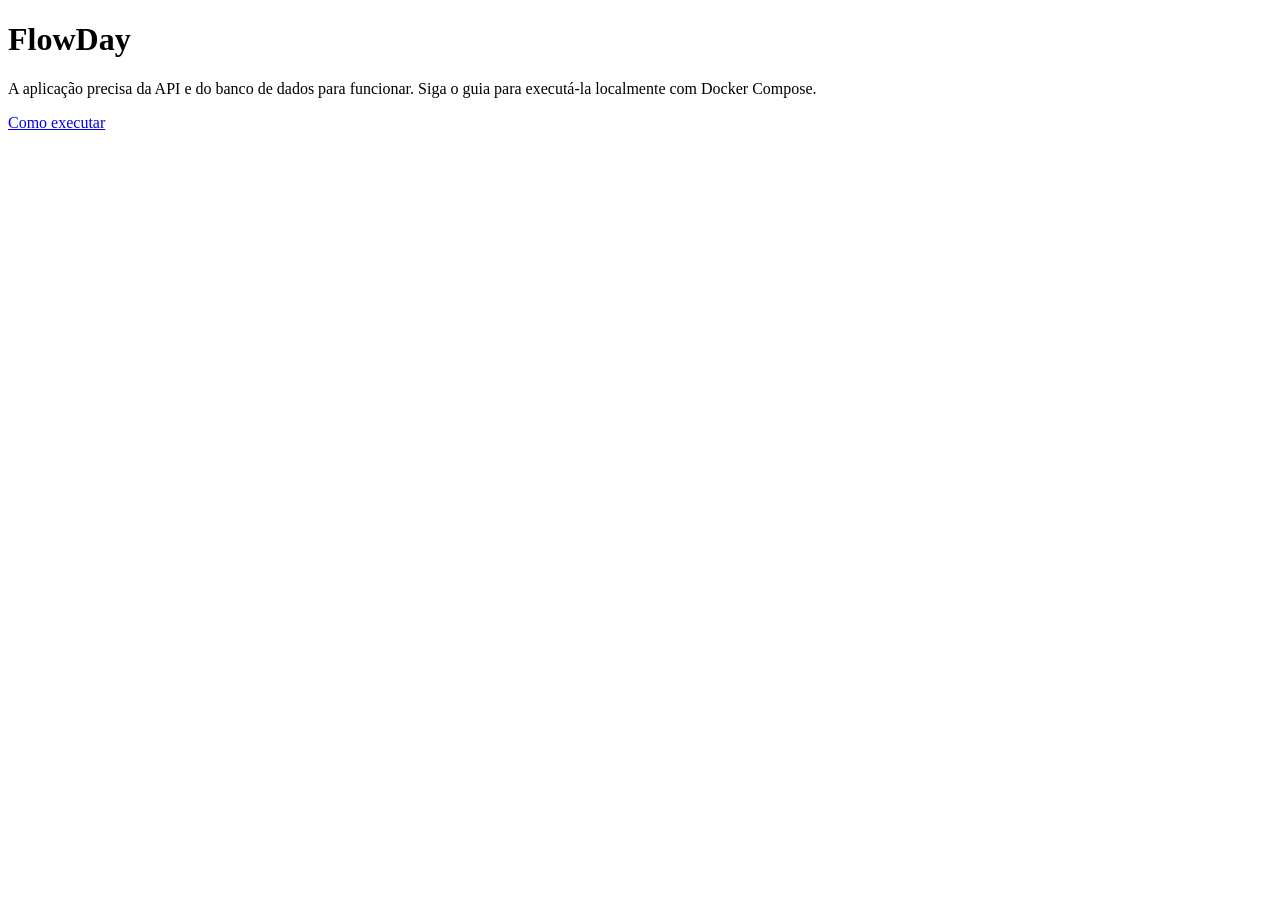
==== commit 3eaaddf1: "Salvar progresso da última conversa" ====
--- a/index.html
+++ b/index.html
@@ -4,12 +4,12 @@
   <meta charset="utf-8">
   <meta name="viewport" content="width=device-width, initial-scale=1">
   <title>FlowDay</title>
-  <meta http-equiv="refresh" content="0; url=frontend/index.html">
-  <link rel="canonical" href="frontend/index.html">
+  <meta name="description" content="FlowDay: aplicação web para organizar tarefas pessoais e profissionais.">
   <link rel="icon" href="frontend/img/favicon.svg" type="image/svg+xml">
-  <script>location.replace('frontend/index.html');</script>
 </head>
 <body>
-  <p><a href="frontend/index.html">Abrir o FlowDay</a></p>
+  <h1>FlowDay</h1>
+  <p>A aplicação precisa da API e do banco de dados para funcionar. Siga o guia para executá-la localmente com Docker Compose.</p>
+  <p><a href="https://github.com/HeberMacedo/FLOWDAY#como-executar">Como executar</a></p>
 </body>
 </html>
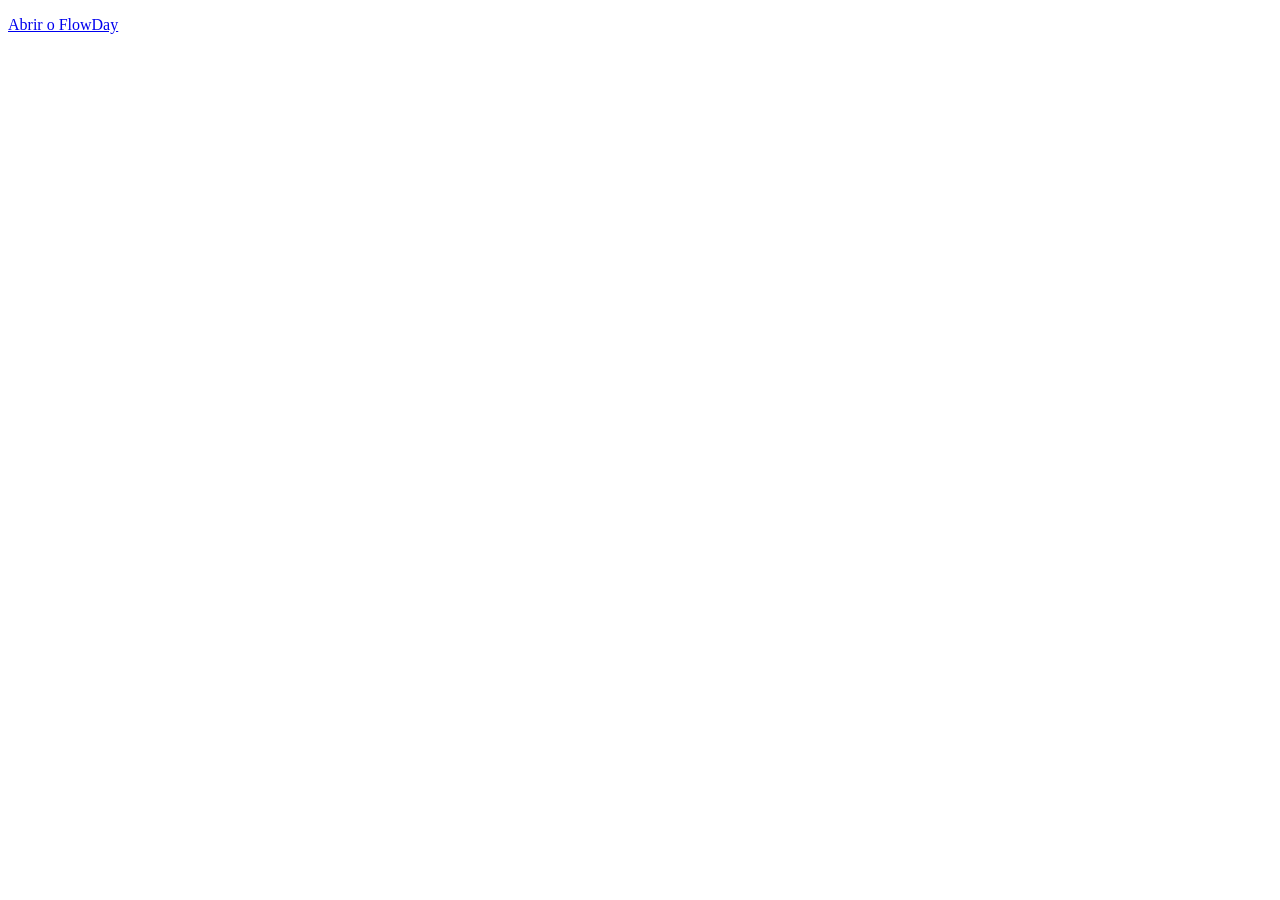
==== commit ac2f1a68: "Merge remote changes into main" ====
--- a/index.html
+++ b/index.html
@@ -8,8 +8,6 @@
   <link rel="icon" href="frontend/img/favicon.svg" type="image/svg+xml">
 </head>
 <body>
-  <h1>FlowDay</h1>
-  <p>A aplicação precisa da API e do banco de dados para funcionar. Siga o guia para executá-la localmente com Docker Compose.</p>
-  <p><a href="https://github.com/HeberMacedo/FLOWDAY#como-executar">Como executar</a></p>
+  <p><a href="frontend/index.html">Abrir o FlowDay</a></p>
 </body>
 </html>
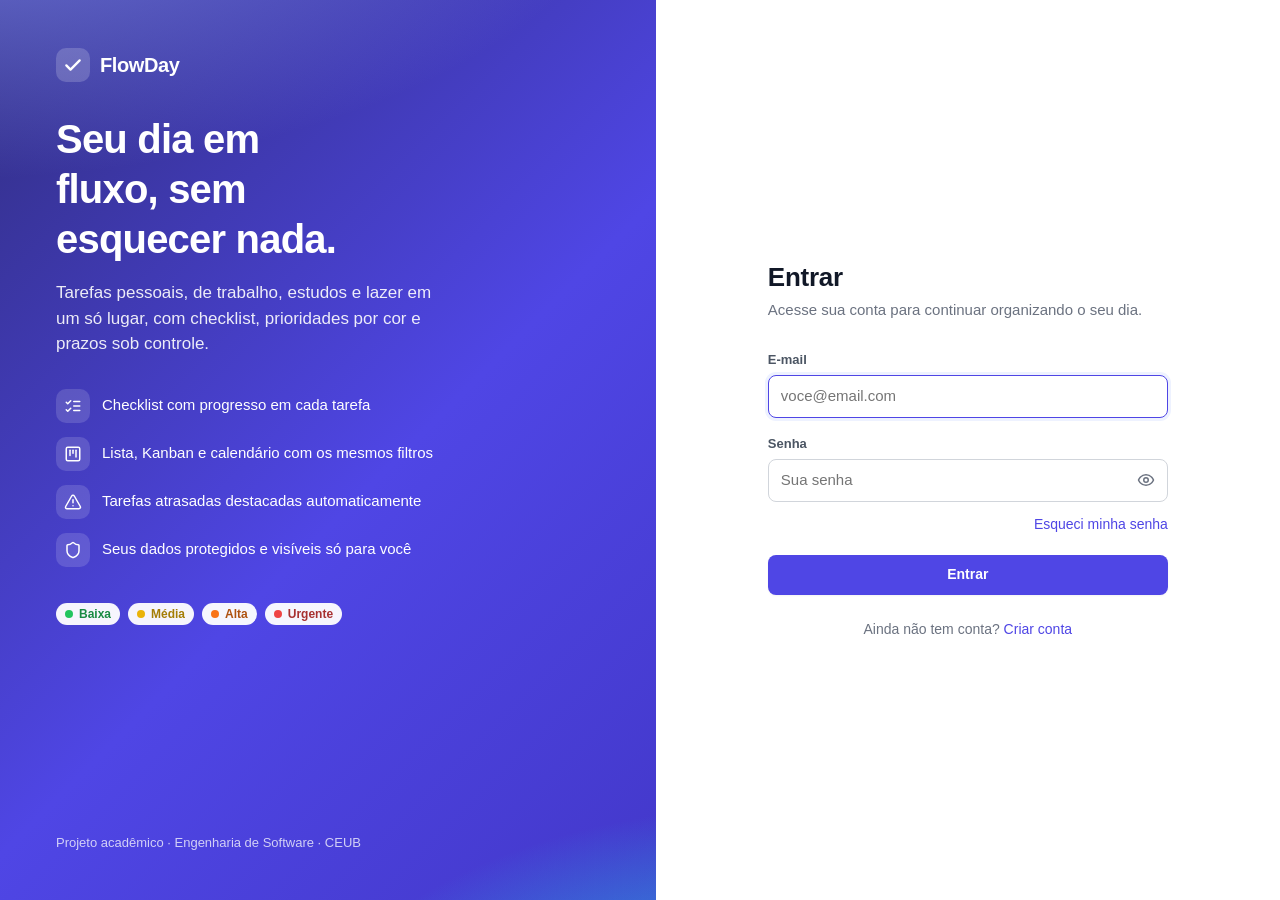
==== commit 44dec728: "Atualiza evidências para 31 testes e corrige a página inicial" ====
--- a/index.html
+++ b/index.html
@@ -5,7 +5,10 @@
   <meta name="viewport" content="width=device-width, initial-scale=1">
   <title>FlowDay</title>
   <meta name="description" content="FlowDay: aplicação web para organizar tarefas pessoais e profissionais.">
+  <meta http-equiv="refresh" content="0; url=frontend/index.html">
+  <link rel="canonical" href="frontend/index.html">
   <link rel="icon" href="frontend/img/favicon.svg" type="image/svg+xml">
+  <script>location.replace('frontend/index.html');</script>
 </head>
 <body>
   <p><a href="frontend/index.html">Abrir o FlowDay</a></p>
